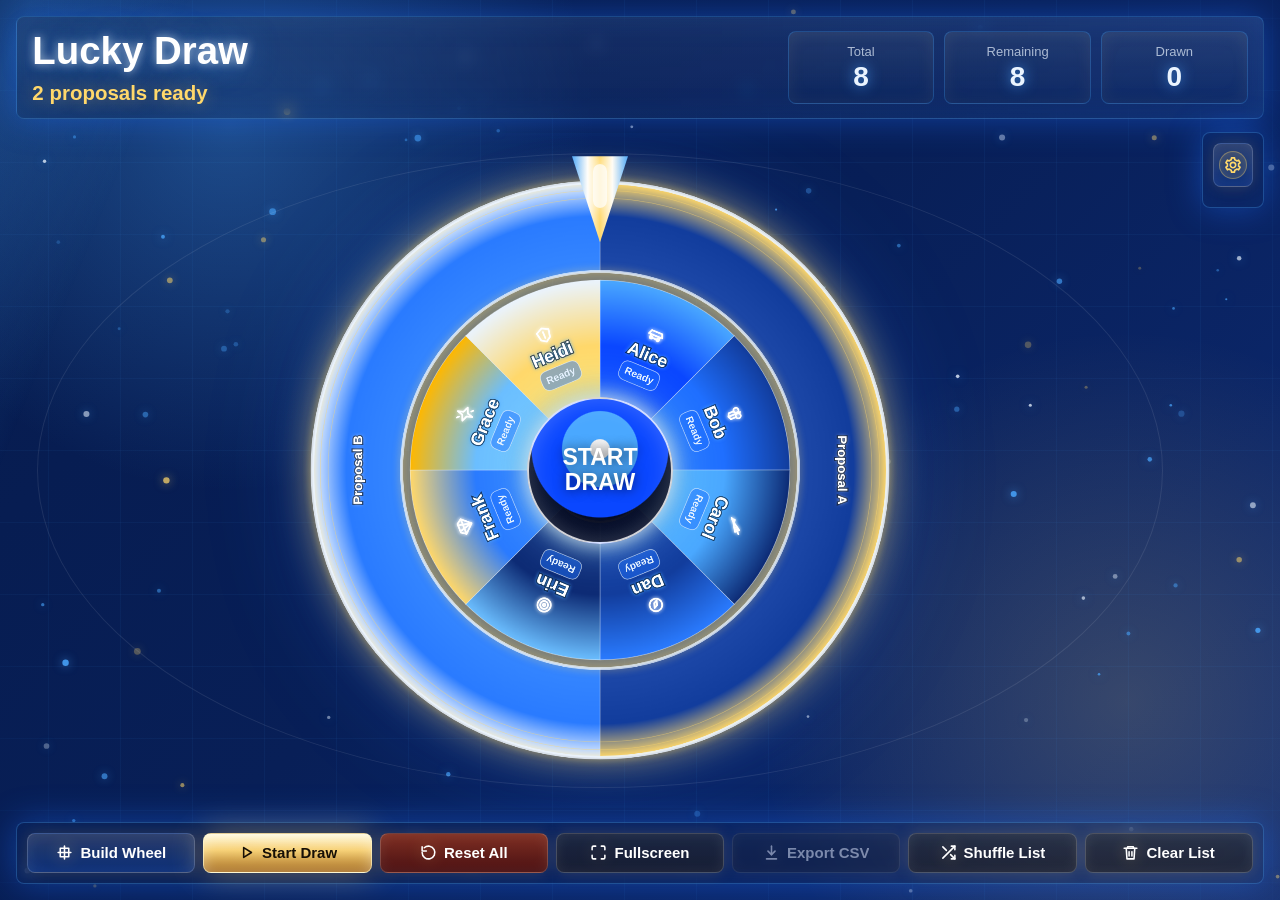
==== index.html @ 4c5f4861 "Add bilingual configurable UI" ====
<!DOCTYPE html>
<html lang="en">
<head>
  <meta charset="UTF-8" />
  <meta name="viewport" content="width=device-width, initial-scale=1.0" />
  <title>Lucky Draw</title>
  <meta name="description" content="Single-file HTML lucky-draw wheel for live presentations: dual-ring spinning, theme switching, voice announcement, confetti and side fireworks." />
  <style>
    :root {
      --bg-deep: #061b4d;
      --bg-mid: #081f57;
      --tech-blue: #1f6fff;
      --neon-blue: #4aa8ff;
      --white-glow: #eaf4ff;
      --gold: #ffd86b;
      --gold-strong: #ffb800;
      --danger: #ff477e;
      --muted: rgba(234, 244, 255, 0.7);
      --panel: rgba(6, 27, 77, 0.22);
      --panel-border: rgba(74, 168, 255, 0.34);
      --shadow-blue: 0 0 34px rgba(31, 111, 255, 0.42);
      --shadow-gold: 0 0 34px rgba(255, 216, 107, 0.4);
      --primary-rgb: 31, 111, 255;
      --neon-rgb: 74, 168, 255;
      --accent-rgb: 255, 216, 107;
      --panel-rgb: 6, 27, 77;
      --active-theme-image: none;
      font-family: "HarmonyOS Sans SC", "Source Han Sans SC", "PingFang SC", "Microsoft YaHei UI", "Microsoft YaHei", sans-serif;
    }

    * {
      box-sizing: border-box;
    }

    html,
    body {
      width: 100%;
      min-height: 100%;
      margin: 0;
      color: #fff;
      background: #061b4d;
      overflow-x: hidden;
    }

    body {
      min-height: 100vh;
      position: relative;
      background:
        radial-gradient(circle at 18% 14%, rgba(74, 168, 255, 0.34), transparent 28%),
        radial-gradient(circle at 88% 78%, rgba(255, 216, 107, 0.18), transparent 28%),
        linear-gradient(135deg, var(--bg-deep) 0%, var(--bg-mid) 48%, #0d2b75 100%);
    }

    body::before,
    body::after {
      content: "";
      position: fixed;
      inset: -30%;
      pointer-events: none;
      z-index: 0;
    }

    body::before {
      background:
        linear-gradient(112deg, transparent 0 42%, rgba(74, 168, 255, 0.2) 48%, transparent 54%),
        linear-gradient(72deg, transparent 0 36%, rgba(255, 216, 107, 0.1) 42%, transparent 48%);
      animation: lightSweep 8s linear infinite;
      transform: translateX(-36%);
    }

    body::after {
      background-image:
        linear-gradient(rgba(74, 168, 255, 0.08) 1px, transparent 1px),
        linear-gradient(90deg, rgba(74, 168, 255, 0.08) 1px, transparent 1px);
      background-size: 72px 72px;
      mask-image: radial-gradient(circle at center, #000 0 50%, transparent 75%);
      opacity: 0.7;
    }

    @keyframes lightSweep {
      0% { transform: translateX(-45%) rotate(0.001deg); }
      100% { transform: translateX(45%) rotate(0.001deg); }
    }

    .page {
      position: relative;
      z-index: 2;
      height: 100vh;
      height: 100dvh;
      padding: clamp(10px, 1.25vw, 22px);
      display: grid;
      grid-template-rows: auto 1fr auto;
      gap: clamp(8px, 1vw, 14px);
      overflow: hidden;
    }

    #themeBackground,
    #particleCanvas,
    #celebrationCanvas {
      position: fixed;
      inset: 0;
      width: 100%;
      height: 100%;
      pointer-events: none;
    }

    #themeBackground {
      z-index: 0;
      opacity: 0;
      background-image:
        radial-gradient(circle at 50% 44%, rgba(0, 0, 0, 0), rgba(0, 0, 0, 0.16) 78%),
        linear-gradient(90deg, rgba(var(--panel-rgb), 0.08), rgba(var(--panel-rgb), 0) 42%, rgba(var(--panel-rgb), 0.12)),
        var(--active-theme-image);
      background-position: center;
      background-size: cover;
      background-repeat: no-repeat;
      transition: opacity 0.35s ease;
    }

    body.theme-image-on #themeBackground {
      opacity: 0.96;
    }

    #particleCanvas {
      z-index: 1;
    }

    #celebrationCanvas {
      z-index: 8;
    }

    .topbar {
      display: grid;
      grid-template-columns: 1fr auto;
      gap: 18px;
      align-items: center;
      padding: clamp(10px, 1vw, 16px) clamp(14px, 1.2vw, 22px);
      border: 1px solid rgba(var(--neon-rgb), 0.28);
      border-radius: 8px;
      background:
        linear-gradient(90deg, rgba(var(--panel-rgb), 0.34), rgba(var(--primary-rgb), 0.1)),
        linear-gradient(180deg, rgba(234, 244, 255, 0.08), rgba(255, 248, 216, 0.02));
      box-shadow: var(--shadow-blue), inset 0 0 36px rgba(74, 168, 255, 0.09);
      backdrop-filter: blur(8px);
    }

    .title-wrap h1 {
      margin: 0;
      font-size: clamp(26px, 3vw, 48px);
      line-height: 1.08;
      font-weight: 900;
      letter-spacing: 0;
      text-shadow:
        0 0 10px rgba(234, 244, 255, 0.68),
        0 0 30px rgba(74, 168, 255, 0.62);
    }

    .title-wrap p {
      margin: 10px 0 0;
      color: var(--gold);
      font-size: clamp(15px, 1.6vw, 23px);
      font-weight: 700;
      text-shadow: 0 0 18px rgba(247, 210, 122, 0.48);
    }

    .status-grid {
      display: grid;
      grid-template-columns: repeat(3, minmax(92px, 1fr));
      gap: 10px;
      min-width: min(460px, 40vw);
    }

    .stat {
      padding: 12px 14px;
      border: 1px solid rgba(var(--neon-rgb), 0.28);
      border-radius: 8px;
      background:
        linear-gradient(180deg, rgba(234, 244, 255, 0.07), transparent),
        rgba(var(--panel-rgb), 0.22);
      text-align: center;
      box-shadow: inset 0 0 18px rgba(247, 210, 122, 0.08);
    }

    .stat span {
      display: block;
      color: var(--muted);
      font-size: 13px;
      white-space: nowrap;
    }

    .stat strong {
      display: block;
      margin-top: 4px;
      color: var(--white-glow);
      font-size: 28px;
      line-height: 1;
      text-shadow: 0 0 14px rgba(74, 168, 255, 0.78);
    }

    .main {
      min-height: 0;
      position: relative;
      display: grid;
      grid-template-columns: minmax(450px, 1fr) auto;
      gap: 18px;
      align-items: stretch;
    }

    .wheel-stage,
    .side-panel,
    .controls {
      border: 1px solid var(--panel-border);
      border-radius: 8px;
      background: rgba(var(--panel-rgb), 0.1);
      box-shadow: var(--shadow-blue), inset 0 0 42px rgba(74, 168, 255, 0.08);
      backdrop-filter: blur(8px);
    }

    .wheel-stage {
      order: 1;
      position: relative;
      min-height: 0;
      padding: clamp(6px, 1vw, 16px);
      display: grid;
      place-items: center;
      overflow: hidden;
      background: transparent;
      border-color: transparent;
      box-shadow: none;
      backdrop-filter: none;
    }

    .wheel-stage::before {
      content: "";
      position: absolute;
      inset: 20px;
      border: 1px solid rgba(255, 255, 255, 0.09);
      border-radius: 50%;
      pointer-events: none;
      filter: drop-shadow(0 0 18px rgba(247, 210, 122, 0.28));
      animation: haloPulse 2.5s ease-in-out infinite;
    }

    @keyframes haloPulse {
      0%, 100% { opacity: 0.46; transform: scale(0.985); }
      50% { opacity: 0.92; transform: scale(1.01); }
    }

    .wheel-wrap {
      position: relative;
      width: min(68vh, 100%, 800px);
      max-height: 100%;
      aspect-ratio: 1;
      display: grid;
      place-items: center;
    }

    #wheelCanvas {
      width: 100%;
      height: 100%;
      border-radius: 50%;
      filter:
        drop-shadow(0 0 18px rgba(var(--accent-rgb), 0.54))
        drop-shadow(0 0 46px rgba(var(--primary-rgb), 0.28));
    }

    .pointer {
      position: absolute;
      top: -8px;
      left: 50%;
      width: 56px;
      height: 86px;
      transform: translateX(-50%);
      clip-path: polygon(50% 100%, 0 0, 100% 0);
      background:
        linear-gradient(90deg, rgba(var(--neon-rgb), 0.95), rgba(255, 255, 255, 0.96) 28%, var(--gold) 50%, rgba(255, 255, 255, 0.92) 72%, rgba(var(--neon-rgb), 0.95)),
        var(--gold);
      filter: drop-shadow(0 0 14px rgba(var(--neon-rgb), 0.95)) drop-shadow(0 0 18px rgba(var(--accent-rgb), 0.65));
      z-index: 4;
    }

    .pointer::after {
      content: "";
      position: absolute;
      inset: 8px 21px 34px;
      border-radius: 999px;
      background: rgba(255, 255, 255, 0.78);
      box-shadow: 0 0 18px rgba(255, 255, 255, 0.9);
    }

    .hub {
      position: absolute;
      width: 24%;
      aspect-ratio: 1;
      border: 2px solid rgba(255, 255, 255, 0.82);
      border-radius: 50%;
      background:
        radial-gradient(circle at 50% 35%, rgba(255, 255, 255, 0.96) 0 8%, var(--neon-blue) 9% 32%, var(--tech-blue) 33% 58%, rgba(3, 10, 35, 0.96) 59% 100%);
      display: grid;
      place-items: center;
      text-align: center;
      font-weight: 900;
      color: #fff;
      text-shadow: 0 0 12px rgba(0, 0, 0, 0.7);
      box-shadow:
        0 0 18px rgba(255, 255, 255, 0.6),
        0 0 36px rgba(var(--neon-rgb), 0.78),
        0 0 24px rgba(var(--accent-rgb), 0.42),
        inset 0 0 24px rgba(255, 255, 255, 0.22);
      z-index: 3;
      user-select: none;
    }

    .hub span {
      width: 72%;
      display: block;
      font-size: clamp(13px, 1.8vw, 24px);
      line-height: 1.08;
      letter-spacing: 0;
    }

    .side-panel {
      order: 2;
      width: min(420px, 34vw);
      min-height: 0;
      display: grid;
      grid-template-rows: auto minmax(0, 1fr);
      gap: 10px;
      padding: 16px;
      overflow: hidden;
      transition: width 0.22s ease, padding 0.22s ease, background 0.22s ease, border-color 0.22s ease;
    }

    .side-panel.collapsed {
      width: 62px;
      padding: 10px;
      align-self: start;
    }

    .config-toggle {
      width: 44px;
      height: 44px;
      display: inline-flex;
      align-items: center;
      justify-content: center;
      padding: 0;
      letter-spacing: 0;
    }

    .side-panel.collapsed .config-toggle {
      width: 100%;
    }

    .config-toggle svg,
    .section-arrow svg {
      display: block;
      width: 18px;
      height: 18px;
      stroke: currentColor;
      stroke-width: 2.2;
      stroke-linecap: round;
      stroke-linejoin: round;
      fill: none;
    }

    .config-toggle-icon {
      width: 28px;
      height: 28px;
      display: grid;
      place-items: center;
      border: 1px solid rgba(var(--accent-rgb), 0.38);
      border-radius: 50%;
      color: var(--gold);
      background: rgba(var(--accent-rgb), 0.08);
      box-shadow: inset 0 0 10px rgba(var(--accent-rgb), 0.12);
    }

    .config-toggle .icon-close {
      display: none;
    }

    .side-panel:not(.collapsed) .config-toggle .icon-gear {
      display: none;
    }

    .side-panel:not(.collapsed) .config-toggle .icon-close {
      display: block;
    }

    .config-body {
      min-height: 0;
      display: block;
      overflow: auto;
      padding-right: 2px;
    }

    .side-panel.collapsed .config-body {
      display: none;
    }

    .config-section {
      border: 1px solid rgba(var(--accent-rgb), 0.22);
      border-radius: 8px;
      background: rgba(var(--panel-rgb), 0.24);
      overflow: hidden;
    }

    .config-section + .config-section {
      margin-top: 10px;
    }

    .section-toggle {
      width: 100%;
      min-height: 48px;
      display: grid;
      grid-template-columns: 1fr auto;
      gap: 10px;
      align-items: center;
      border: 0;
      border-radius: 0;
      text-align: left;
      background:
        linear-gradient(180deg, rgba(255, 255, 255, 0.08), rgba(var(--primary-rgb), 0.1)),
        rgba(var(--panel-rgb), 0.62);
      box-shadow: none;
    }

    .section-toggle:hover {
      transform: none;
    }

    .section-title {
      display: grid;
      gap: 3px;
      min-width: 0;
    }

    .section-title strong {
      font-size: 16px;
      color: #fff;
      text-shadow: 0 0 12px rgba(247, 210, 122, 0.48);
    }

    .section-title span {
      color: var(--muted);
      font-size: 12px;
      line-height: 1.3;
    }

    .section-arrow {
      width: 28px;
      height: 28px;
      display: grid;
      place-items: center;
      flex: 0 0 auto;
      border: 1px solid rgba(var(--accent-rgb), 0.28);
      border-radius: 50%;
      color: var(--gold);
      background: rgba(var(--accent-rgb), 0.06);
      transition: transform 0.18s ease, border-color 0.18s ease, background 0.18s ease;
    }

    .config-section.open > .section-toggle .section-arrow {
      transform: rotate(90deg);
      border-color: rgba(var(--accent-rgb), 0.66);
      background: rgba(var(--accent-rgb), 0.12);
    }

    .section-content {
      display: none;
      padding: 10px;
      border-top: 1px solid rgba(var(--accent-rgb), 0.16);
      background: rgba(0, 0, 0, 0.14);
    }

    .config-section.open .section-content {
      display: block;
    }

    .panel-head {
      display: flex;
      align-items: center;
      justify-content: space-between;
      gap: 12px;
      color: #fff;
    }

    .panel-head h2 {
      margin: 0;
      font-size: 20px;
      text-shadow: 0 0 12px rgba(247, 210, 122, 0.62);
    }

    .mini-note {
      color: var(--muted);
      font-size: 12px;
      white-space: nowrap;
    }

    input[type="text"],
    select,
    textarea {
      width: 100%;
      border: 1px solid rgba(247, 210, 122, 0.32);
      border-radius: 8px;
      padding: 12px;
      color: #fff8df;
      background: rgba(6, 5, 4, 0.78);
      outline: none;
      line-height: 1.55;
      font-size: 15px;
      box-shadow: inset 0 0 18px rgba(247, 210, 122, 0.08);
    }

    input[type="text"] {
      min-height: 44px;
    }

    select {
      min-height: 44px;
      appearance: none;
      background-image:
        linear-gradient(45deg, transparent 50%, var(--gold) 50%),
        linear-gradient(135deg, var(--gold) 50%, transparent 50%),
        linear-gradient(180deg, rgba(255, 248, 216, 0.04), rgba(255, 248, 216, 0.01));
      background-position:
        calc(100% - 18px) 18px,
        calc(100% - 12px) 18px,
        0 0;
      background-size: 6px 6px, 6px 6px, 100% 100%;
      background-repeat: no-repeat;
    }

    textarea {
      min-height: 170px;
      resize: vertical;
    }

    input[type="text"]:focus,
    select:focus,
    textarea:focus {
      border-color: var(--neon-blue);
      box-shadow: 0 0 0 2px rgba(247, 210, 122, 0.18), inset 0 0 18px rgba(247, 210, 122, 0.12);
    }

    .theme-controls {
      display: grid;
      gap: 8px;
    }

    .theme-grid {
      max-height: 270px;
      overflow: auto;
      display: grid;
      grid-template-columns: repeat(2, minmax(0, 1fr));
      gap: 8px;
      padding-right: 2px;
    }

    .theme-card {
      min-height: 104px;
      padding: 0;
      overflow: hidden;
      display: grid;
      grid-template-rows: 76px auto;
      border: 1px solid rgba(247, 210, 122, 0.28);
      background: rgba(6, 5, 4, 0.72);
      white-space: normal;
      text-align: left;
    }

    .theme-card.active {
      border-color: rgba(255, 248, 216, 0.9);
      box-shadow: 0 0 22px rgba(247, 210, 122, 0.46), inset 0 0 14px rgba(255, 248, 216, 0.14);
    }

    .theme-thumb {
      width: 100%;
      height: 100%;
      background:
        radial-gradient(circle at 50% 40%, rgba(247, 210, 122, 0.28), transparent 45%),
        linear-gradient(135deg, #050403, #31200d);
      background-position: center;
      background-size: cover;
    }

    .theme-name {
      display: block;
      padding: 8px;
      color: #fff8df;
      font-size: 12px;
      font-weight: 800;
      line-height: 1.25;
    }

    .theme-actions {
      display: grid;
      grid-template-columns: 1fr;
      gap: 8px;
    }

    .theme-actions button {
      min-height: 38px;
      padding: 8px 10px;
      font-size: 13px;
    }

    .theme-file {
      display: none;
    }

    .list-box {
      min-height: 0;
      overflow: auto;
      border: 1px solid rgba(247, 210, 122, 0.22);
      border-radius: 8px;
      background: rgba(6, 5, 4, 0.58);
      padding: 10px 12px;
    }

    .drawn-list,
    .history-list {
      margin: 0;
      padding-left: 24px;
      color: #fff8df;
      line-height: 1.7;
      font-size: 14px;
    }

    .empty {
      color: var(--muted);
      font-size: 14px;
      padding: 8px 2px;
    }

    .file-row {
      display: grid;
      grid-template-columns: 1fr;
      gap: 8px;
      align-items: center;
    }

    .file-row input[type="file"] {
      color: var(--muted);
      font-size: 13px;
      max-width: 100%;
    }

    .message {
      min-height: 18px;
      color: var(--gold);
      font-size: 13px;
      line-height: 1.4;
    }

    .controls {
      padding: clamp(8px, 0.8vw, 12px);
      display: grid;
      grid-template-columns: repeat(7, minmax(110px, 1fr));
      gap: 8px;
      align-items: center;
    }

    button,
    .file-label {
      min-height: 40px;
      border: 1px solid rgba(255, 255, 255, 0.2);
      border-radius: 8px;
      padding: 10px 12px;
      cursor: pointer;
      color: #fff;
      background:
        linear-gradient(180deg, rgba(255, 255, 255, 0.14), rgba(var(--primary-rgb), 0.22)),
        rgba(var(--panel-rgb), 0.5);
      font-size: 15px;
      font-weight: 800;
      white-space: nowrap;
      text-align: center;
      box-shadow: 0 0 16px rgba(var(--accent-rgb), 0.16), inset 0 0 14px rgba(255, 255, 255, 0.08);
      transition: transform 0.15s ease, box-shadow 0.15s ease, opacity 0.15s ease, border-color 0.15s ease;
    }

    button:hover,
    .file-label:hover {
      transform: translateY(-1px);
      border-color: rgba(var(--accent-rgb), 0.78);
      box-shadow: 0 0 24px rgba(var(--accent-rgb), 0.36), inset 0 0 14px rgba(255, 255, 255, 0.1);
    }

    button:active,
    .file-label:active {
      transform: translateY(1px) scale(0.99);
    }

    button:disabled {
      cursor: not-allowed;
      opacity: 0.46;
      transform: none;
    }

    .controls button {
      display: inline-flex;
      align-items: center;
      justify-content: center;
      gap: 7px;
    }

    .btn-icon {
      width: 17px;
      height: 17px;
      flex: 0 0 auto;
      color: currentColor;
      filter: drop-shadow(0 0 8px rgba(var(--accent-rgb), 0.35));
    }

    .btn-icon svg {
      display: block;
      width: 100%;
      height: 100%;
      stroke: currentColor;
      stroke-width: 2.2;
      stroke-linecap: round;
      stroke-linejoin: round;
      fill: none;
    }

    .btn-label {
      min-width: 0;
      overflow: hidden;
      text-overflow: ellipsis;
    }

    button.hub {
      min-height: 0;
      padding: 0;
      border-radius: 50%;
      border: 2px solid rgba(255, 255, 255, 0.82);
      background:
        radial-gradient(circle at 50% 35%, rgba(255, 255, 255, 0.96) 0 8%, #4aa8ff 9% 32%, #0a47ff 33% 58%, rgba(3, 10, 35, 0.96) 59% 100%);
      box-shadow:
        0 0 18px rgba(255, 255, 255, 0.6),
        0 0 36px rgba(74, 168, 255, 0.78),
        0 0 24px rgba(255, 216, 107, 0.42),
        inset 0 0 24px rgba(255, 255, 255, 0.22);
    }

    button.hub:hover {
      transform: none;
      border-color: rgba(255, 216, 107, 0.9);
      box-shadow:
        0 0 26px rgba(255, 255, 255, 0.7),
        0 0 52px rgba(74, 168, 255, 0.86),
        0 0 34px rgba(255, 216, 107, 0.54),
        inset 0 0 28px rgba(255, 255, 255, 0.24);
    }

    button.hub:disabled {
      opacity: 1;
      cursor: not-allowed;
    }

    .primary {
      background:
        linear-gradient(180deg, rgba(255, 250, 224, 0.98), rgba(247, 210, 122, 0.95) 42%, rgba(159, 99, 21, 0.95)),
        var(--gold);
      color: #160f06;
      border-color: rgba(255, 248, 206, 0.7);
      box-shadow: var(--shadow-gold), inset 0 0 14px rgba(255, 255, 255, 0.34);
    }

    .danger {
      background:
        linear-gradient(180deg, rgba(139, 52, 36, 0.88), rgba(80, 18, 18, 0.86)),
        rgba(48, 9, 9, 0.86);
    }

    .ghost {
      background:
        linear-gradient(180deg, rgba(255, 248, 216, 0.08), rgba(120, 80, 22, 0.12)),
        rgba(8, 7, 5, 0.46);
    }

    .winner-modal {
      position: fixed;
      inset: 0;
      z-index: 9;
      display: none;
      place-items: center;
      padding: 24px;
      background: rgba(0, 0, 0, 0.54);
      backdrop-filter: blur(6px);
    }

    .winner-modal.show {
      display: grid;
    }

    .winner-card {
      position: relative;
      width: min(760px, 92vw);
      padding: clamp(30px, 4vw, 54px) clamp(24px, 4vw, 52px);
      border: 1px solid rgba(var(--accent-rgb), 0.7);
      border-radius: 8px;
      text-align: center;
      background:
        linear-gradient(90deg, transparent, rgba(255, 255, 255, 0.18), transparent) top / 100% 1px no-repeat,
        radial-gradient(circle at 50% 0%, rgba(var(--accent-rgb), 0.26), transparent 40%),
        radial-gradient(circle at 50% 100%, rgba(var(--neon-rgb), 0.22), transparent 48%),
        linear-gradient(135deg, rgba(var(--panel-rgb), 0.94), rgba(2, 8, 28, 0.98));
      box-shadow:
        0 0 42px rgba(var(--accent-rgb), 0.5),
        0 0 78px rgba(var(--primary-rgb), 0.34),
        inset 0 0 36px rgba(255, 255, 255, 0.08);
      animation: winnerPop 0.7s cubic-bezier(0.2, 1.2, 0.22, 1) both;
      overflow: hidden;
    }

    .winner-card::before,
    .winner-card::after {
      content: "";
      position: absolute;
      left: 50%;
      transform: translateX(-50%);
      width: min(560px, 72%);
      height: 1px;
      background: linear-gradient(90deg, transparent, rgba(var(--accent-rgb), 0.72), rgba(255, 255, 255, 0.84), rgba(var(--accent-rgb), 0.72), transparent);
      pointer-events: none;
    }

    .winner-card::before {
      top: 18px;
    }

    .winner-card::after {
      bottom: 18px;
    }

    @keyframes winnerPop {
      from { opacity: 0; transform: translateY(26px) scale(0.82); }
      to { opacity: 1; transform: translateY(0) scale(1); }
    }

    .winner-kicker {
      display: inline-flex;
      align-items: center;
      justify-content: center;
      min-height: 30px;
      padding: 5px 18px;
      border: 1px solid rgba(var(--accent-rgb), 0.42);
      border-radius: 999px;
      color: var(--white-glow);
      background: rgba(var(--primary-rgb), 0.18);
      font-size: clamp(13px, 1.4vw, 16px);
      font-weight: 900;
      letter-spacing: 0;
      box-shadow: inset 0 0 16px rgba(255, 255, 255, 0.08), 0 0 20px rgba(var(--accent-rgb), 0.2);
    }

    .winner-medal {
      width: clamp(76px, 8vw, 108px);
      height: clamp(76px, 8vw, 108px);
      margin: clamp(18px, 2.2vw, 28px) auto 12px;
      display: grid;
      place-items: center;
      border: 1px solid rgba(var(--accent-rgb), 0.78);
      border-radius: 50%;
      color: #181004;
      font-size: clamp(36px, 5vw, 58px);
      background:
        radial-gradient(circle at 38% 30%, rgba(255, 255, 255, 0.96), transparent 18%),
        radial-gradient(circle, var(--gold), var(--gold-strong) 64%, rgba(var(--panel-rgb), 0.9) 66%);
      box-shadow:
        0 0 30px rgba(var(--accent-rgb), 0.58),
        0 0 52px rgba(var(--neon-rgb), 0.28),
        inset 0 0 18px rgba(255, 255, 255, 0.36);
      animation: medalGlow 1.3s ease-in-out infinite alternate;
    }

    @keyframes medalGlow {
      from { transform: translateY(0) scale(1); filter: brightness(1); }
      to { transform: translateY(-4px) scale(1.035); filter: brightness(1.12); }
    }

    .winner-card h2 {
      margin: 10px 0 12px;
      color: #fff;
      font-size: clamp(30px, 4.2vw, 54px);
      line-height: 1.08;
      font-weight: 900;
      text-shadow: 0 0 22px rgba(255, 255, 255, 0.74), 0 0 34px rgba(var(--neon-rgb), 0.4);
    }

    .winner-name {
      margin: 10px 0;
      color: var(--gold);
      font-size: clamp(56px, 8.6vw, 112px);
      font-weight: 900;
      line-height: 1.02;
      word-break: break-word;
      text-shadow: 0 0 28px rgba(var(--accent-rgb), 0.84), 0 0 52px rgba(var(--accent-rgb), 0.28);
    }

    .winner-scheme {
      width: fit-content;
      max-width: 100%;
      margin: 16px auto 0;
      padding: 9px 18px;
      border: 1px solid rgba(var(--neon-rgb), 0.34);
      border-radius: 999px;
      color: var(--white-glow);
      background: rgba(var(--primary-rgb), 0.16);
      font-size: clamp(16px, 2.1vw, 24px);
      font-weight: 900;
      line-height: 1.25;
      text-shadow: 0 0 16px rgba(var(--neon-rgb), 0.52);
      word-break: break-word;
    }

    .winner-card p {
      margin: 16px 0 0;
      color: rgba(255, 255, 255, 0.9);
      font-size: clamp(18px, 2.2vw, 28px);
      font-weight: 800;
    }

    .winner-actions {
      display: flex;
      justify-content: center;
      gap: 12px;
      margin-top: 24px;
      flex-wrap: wrap;
    }

    .spark {
      animation: spark 0.7s ease-in-out infinite alternate;
    }

    @keyframes spark {
      from { filter: brightness(1); }
      to { filter: brightness(1.35) drop-shadow(0 0 16px rgba(247, 210, 122, 0.8)); }
    }

    .screen-reader {
      position: absolute;
      width: 1px;
      height: 1px;
      padding: 0;
      margin: -1px;
      overflow: hidden;
      clip: rect(0, 0, 0, 0);
      border: 0;
    }

    @media (max-width: 1180px) {
      .topbar {
        grid-template-columns: 1fr;
        gap: 8px;
      }

      .status-grid {
        min-width: 0;
        width: 100%;
      }

      .main {
        grid-template-columns: 1fr;
      }

      .side-panel {
        width: min(420px, 100%);
      }

      .controls {
        grid-template-columns: repeat(4, minmax(92px, 1fr));
      }
    }

    @media (max-width: 1400px) {
      .side-panel:not(.collapsed) {
        position: absolute;
        top: 0;
        right: 0;
        bottom: 0;
        width: 420px;
        max-width: calc(100vw - 24px);
        min-width: 420px;
        max-height: 100%;
        z-index: 6;
      }
    }

    @media (max-width: 720px) {
      .page {
        padding: 8px;
        gap: 7px;
      }

      .topbar {
        padding: 9px 10px;
      }

      .title-wrap h1 {
        font-size: clamp(20px, 6vw, 30px);
      }

      .title-wrap p {
        margin-top: 4px;
        font-size: clamp(13px, 4vw, 18px);
      }

      .status-grid {
        grid-template-columns: repeat(3, minmax(0, 1fr));
        gap: 6px;
      }

      .stat {
        padding: 6px 4px;
      }

      .stat span {
        font-size: 11px;
      }

      .stat strong {
        font-size: 21px;
      }

      .controls {
        grid-template-columns: repeat(4, minmax(0, 1fr));
        gap: 6px;
      }

      .main {
        gap: 6px;
      }

      .wheel-stage {
        min-height: 0;
        padding: 2px;
      }

      .wheel-wrap {
        width: min(88vw, 46vh, 520px);
      }

      .pointer {
        width: 42px;
        height: 64px;
        top: -4px;
      }

      .pointer::after {
        inset: 7px 16px 26px;
      }

      button,
      .file-label {
        min-height: 34px;
        padding: 7px 6px;
        font-size: 12px;
      }

      .side-panel.collapsed {
        width: 54px;
        padding: 7px;
        position: absolute;
        right: 2px;
        bottom: 2px;
        z-index: 5;
      }

      .side-panel:not(.collapsed) {
        width: calc(100vw - 16px);
        max-width: calc(100vw - 16px);
        min-width: 0;
      }

      .side-panel.collapsed .config-toggle {
        width: 40px;
        height: 40px;
      }
    }
  </style>
</head>
<body>
  <div id="themeBackground" aria-hidden="true"></div>
  <canvas id="particleCanvas" aria-hidden="true"></canvas>
  <canvas id="celebrationCanvas" aria-hidden="true"></canvas>

  <main class="page">
    <header class="topbar">
      <div class="title-wrap">
        <h1 id="activityTitleText">Lucky Draw</h1>
        <p id="subtitleText">Proposal A</p>
      </div>
      <section class="status-grid" aria-label="Draw status">
        <div class="stat">
          <span>Total</span>
          <strong id="totalCount">0</strong>
        </div>
        <div class="stat">
          <span>Remaining</span>
          <strong id="remainingCount">0</strong>
        </div>
        <div class="stat">
          <span>Drawn</span>
          <strong id="drawnCount">0</strong>
        </div>
      </section>
    </header>

    <section class="main">
      <section class="wheel-stage" aria-label="Lucky wheel">
        <div class="wheel-wrap">
          <div class="pointer" aria-hidden="true"></div>
          <canvas id="wheelCanvas" width="1400" height="1400"></canvas>
          <button class="hub" id="hubButton" type="button" aria-label="Start draw"><span id="hubText">START<br>DRAW</span></button>
        </div>
      </section>

      <aside class="side-panel collapsed" id="sidePanel">
        <button id="configToggleBtn" class="config-toggle" type="button" aria-expanded="false" aria-label="Open settings panel">
          <span class="config-toggle-icon" aria-hidden="true">
            <svg class="icon-gear" viewBox="0 0 24 24">
              <path d="M12 8.4a3.6 3.6 0 1 0 0 7.2 3.6 3.6 0 0 0 0-7.2Z"></path>
              <path d="M19.4 13.5a7.8 7.8 0 0 0 0-3l2-1.5-2-3.4-2.4 1a8.4 8.4 0 0 0-2.6-1.5L14 2.5h-4l-.4 2.6A8.4 8.4 0 0 0 7 6.6l-2.4-1-2 3.4 2 1.5a7.8 7.8 0 0 0 0 3l-2 1.5 2 3.4 2.4-1a8.4 8.4 0 0 0 2.6 1.5l.4 2.6h4l.4-2.6a8.4 8.4 0 0 0 2.6-1.5l2.4 1 2-3.4-2-1.5Z"></path>
            </svg>
            <svg class="icon-close" viewBox="0 0 24 24">
              <path d="M18 6 6 18"></path>
              <path d="m6 6 12 12"></path>
            </svg>
          </span>
        </button>
        <div class="config-body">
          <section class="config-section" data-config-section="language">
            <button class="section-toggle" type="button" aria-expanded="false">
              <span class="section-title">
                <strong>Language</strong>
                <span>Switch interface language</span>
              </span>
              <span class="section-arrow" aria-hidden="true"><svg viewBox="0 0 24 24"><path d="m9 6 6 6-6 6"></path></svg></span>
            </button>
            <div class="section-content">
              <select id="languageSelect" class="language-select" aria-label="Interface language"></select>
            </div>
          </section>

          <section class="config-section" data-config-section="activity">
            <button class="section-toggle" type="button" aria-expanded="false">
              <span class="section-title">
                <strong>Event</strong>
                <span>Set the main page title</span>
              </span>
              <span class="section-arrow" aria-hidden="true"><svg viewBox="0 0 24 24"><path d="m9 6 6 6-6 6"></path></svg></span>
            </button>
            <div class="section-content">
              <input id="activityTitleInput" type="text" value="Lucky Draw" />
            </div>
          </section>

          <section class="config-section" data-config-section="theme">
            <button class="section-toggle" type="button" aria-expanded="false">
              <span class="section-title">
                <strong>Theme</strong>
                <span>Click a thumbnail to switch theme</span>
              </span>
              <span class="section-arrow" aria-hidden="true"><svg viewBox="0 0 24 24"><path d="m9 6 6 6-6 6"></path></svg></span>
            </button>
            <div class="section-content">
              <div class="theme-controls">
                <div class="theme-grid" id="themeGrid" aria-label="Theme background"></div>
                <div class="theme-actions">
                  <button id="themeClearBtn" class="ghost" type="button">Reset Theme</button>
                </div>
              </div>
            </div>
          </section>

          <section class="config-section" data-config-section="schemes">
            <button class="section-toggle" type="button" aria-expanded="false">
              <span class="section-title">
                <strong>Proposals</strong>
                <span>One per line. Outer ring hides if only 1.</span>
              </span>
              <span class="section-arrow" aria-hidden="true"><svg viewBox="0 0 24 24"><path d="m9 6 6 6-6 6"></path></svg></span>
            </button>
            <div class="section-content">
              <textarea id="schemeInput" spellcheck="false">Proposal A
Proposal B</textarea>
            </div>
          </section>

          <section class="config-section" data-config-section="names">
            <button class="section-toggle" type="button" aria-expanded="false">
              <span class="section-title">
                <strong>Candidates</strong>
                <span>One per line. 5-200 entries.</span>
              </span>
              <span class="section-arrow" aria-hidden="true"><svg viewBox="0 0 24 24"><path d="m9 6 6 6-6 6"></path></svg></span>
            </button>
            <div class="section-content">
              <textarea id="nameInput" spellcheck="false">Alice
Bob
Carol
Dan
Erin
Frank
Grace
Heidi</textarea>
            </div>
          </section>

          <section class="config-section" data-config-section="drawn">
            <button class="section-toggle" type="button" aria-expanded="false">
              <span class="section-title">
                <strong>Drawn</strong>
                <span id="drawnMini">Waiting</span>
              </span>
              <span class="section-arrow" aria-hidden="true"><svg viewBox="0 0 24 24"><path d="m9 6 6 6-6 6"></path></svg></span>
            </button>
            <div class="section-content">
              <div class="list-box">
                <ol class="drawn-list" id="drawnList"></ol>
                <div class="empty" id="drawnEmpty">No winners yet</div>
              </div>
            </div>
          </section>

          <section class="config-section" data-config-section="history">
            <button class="section-toggle" type="button" aria-expanded="false">
              <span class="section-title">
                <strong>History</strong>
                <span>Live log</span>
              </span>
              <span class="section-arrow" aria-hidden="true"><svg viewBox="0 0 24 24"><path d="m9 6 6 6-6 6"></path></svg></span>
            </button>
            <div class="section-content">
              <div class="list-box">
                <ol class="history-list" id="historyList"></ol>
                <div class="empty" id="historyEmpty">No history yet</div>
              </div>
            </div>
          </section>

          <section class="config-section" data-config-section="tools">
            <button class="section-toggle" type="button" aria-expanded="false">
              <span class="section-title">
                <strong>Import &amp; Tips</strong>
                <span>Keyboard shortcuts and candidate file import</span>
              </span>
              <span class="section-arrow" aria-hidden="true"><svg viewBox="0 0 24 24"><path d="m9 6 6 6-6 6"></path></svg></span>
            </button>
            <div class="section-content">
              <div class="file-row">
                <input id="fileInput" type="file" accept=".txt,.csv,.xlsx,.xls" />
                <div class="message" id="message">Shortcuts: Space to draw, R to reset.</div>
              </div>
            </div>
          </section>
        </div>
      </aside>
    </section>

    <section class="controls" aria-label="Controls">
      <button id="generateBtn">Build Wheel</button>
      <button id="startBtn" class="primary">Start Draw</button>
      <button id="resetBtn" class="danger">Reset All</button>
      <button id="fullscreenBtn" class="ghost">Fullscreen</button>
      <button id="exportBtn" class="ghost">Export CSV</button>
      <button id="shuffleBtn" class="ghost">Shuffle List</button>
      <button id="clearBtn" class="ghost">Clear List</button>
    </section>
  </main>

  <section class="winner-modal" id="winnerModal" role="dialog" aria-modal="true" aria-labelledby="winnerTitle">
    <div class="winner-card">
      <div class="winner-kicker" id="winnerKicker">Winner</div>
      <div class="winner-medal" aria-hidden="true">&#127942;</div>
      <h2 id="winnerTitle">And the Winner Is</h2>
      <div class="winner-name" id="winnerName">-</div>
      <div class="winner-scheme" id="winnerScheme">Presenting: Proposal A</div>
      <p id="winnerMessage">It's your turn to present!</p>
      <div class="winner-actions">
        <button id="closeWinnerBtn" class="primary">Continue</button>
      </div>
    </div>
  </section>

  <div class="screen-reader" aria-live="polite" id="liveRegion"></div>

  <script src="config/default-config.js"></script>
  <script src="config/local-config.js" onerror="this.remove()"></script>
  <script>
    "use strict";

    /*
      Single-file lucky-draw wheel:
      - Canvas rendering for the wheel, background particles and celebration confetti
      - Web Audio synthesis for the start, ticking and win sounds, with silent fallback
      - Runs fully offline, no server or third-party libraries
    */

    const $ = (id) => document.getElementById(id);

    const els = {
      wheelCanvas: $("wheelCanvas"),
      sidePanel: $("sidePanel"),
      configToggleBtn: $("configToggleBtn"),
      themeBackground: $("themeBackground"),
      themeGrid: $("themeGrid"),
      themeClearBtn: $("themeClearBtn"),
      languageSelect: $("languageSelect"),
      hubButton: $("hubButton"),
      hubText: $("hubText"),
      particleCanvas: $("particleCanvas"),
      celebrationCanvas: $("celebrationCanvas"),
      activityTitleText: $("activityTitleText"),
      activityTitleInput: $("activityTitleInput"),
      subtitleText: $("subtitleText"),
      schemeInput: $("schemeInput"),
      nameInput: $("nameInput"),
      generateBtn: $("generateBtn"),
      startBtn: $("startBtn"),
      resetBtn: $("resetBtn"),
      fullscreenBtn: $("fullscreenBtn"),
      exportBtn: $("exportBtn"),
      shuffleBtn: $("shuffleBtn"),
      clearBtn: $("clearBtn"),
      fileInput: $("fileInput"),
      message: $("message"),
      totalCount: $("totalCount"),
      remainingCount: $("remainingCount"),
      drawnCount: $("drawnCount"),
      drawnList: $("drawnList"),
      drawnEmpty: $("drawnEmpty"),
      drawnMini: $("drawnMini"),
      historyList: $("historyList"),
      historyEmpty: $("historyEmpty"),
      winnerModal: $("winnerModal"),
      winnerKicker: $("winnerKicker"),
      winnerTitle: $("winnerTitle"),
      winnerName: $("winnerName"),
      winnerScheme: $("winnerScheme"),
      winnerMessage: $("winnerMessage"),
      closeWinnerBtn: $("closeWinnerBtn"),
      liveRegion: $("liveRegion")
    };

    const wheelCtx = els.wheelCanvas.getContext("2d");
    const particleCtx = els.particleCanvas.getContext("2d");
    const celebrationCtx = els.celebrationCanvas.getContext("2d");

    const state = {
      names: [],
      schemes: [],
      drawn: new Set(),
      history: [],
      nameRotation: 0,
      schemeRotation: 0,
      isSpinning: false,
      spinFrame: 0,
      spinTimeout: 0,
      currentWinner: null,
      currentScheme: null,
      selectedNameIndex: -1,
      selectedSchemeIndex: -1,
      audio: null,
      fallbackAudioCache: {},
      spinSoundStop: null,
      particleFrame: 0,
      backgroundParticles: [],
      confetti: [],
      bursts: [],
      fireworks: []
    };

    let palette = [
      "#0A47FF", "#1F6FFF", "#4AA8FF", "#123D9D", "#0D2B75",
      "#2A7BFF", "#6BBEFF", "#FFD86B", "#FFB800", "#EAF4FF"
    ];

    let activeSkin = {
      bgDeep: "#061B4D",
      bgMid: "#081F57",
      primary: "#1F6FFF",
      neon: "#4AA8FF",
      white: "#EAF4FF",
      accent: "#FFD86B",
      accentStrong: "#FFB800",
      danger: "#FF477E",
      panelRgb: "6, 27, 77",
      primaryRgb: "31, 111, 255",
      neonRgb: "74, 168, 255",
      accentRgb: "255, 216, 107",
      palette: ["#0A47FF", "#1F6FFF", "#4AA8FF", "#123D9D", "#0D2B75", "#2A7BFF", "#6BBEFF", "#FFD86B", "#FFB800", "#EAF4FF"]
    };

    const segmentIconTypes = ["car", "brain", "rocket", "compass", "target", "gem", "sparkles", "shield", "trophy", "chart"];

    const blueSkin = activeSkin;
    const themeCatalog = [
      { id: "default", name: "Default Stage", url: null, skin: blueSkin },
      {
        id: "black-gold-pk-stage",
        name: "Black Gold Stage",
        url: "assets/themes/black-gold-pk-stage.png",
        skin: {
          bgDeep: "#030303", bgMid: "#14100A", primary: "#B77A20", neon: "#F7D27A", white: "#FFF8DF",
          accent: "#F7D27A", accentStrong: "#B77A20", danger: "#8F1F2C",
          panelRgb: "8, 7, 5", primaryRgb: "183, 122, 32", neonRgb: "247, 210, 122", accentRgb: "247, 210, 122",
          palette: ["#F7D27A", "#16110A", "#B77A20", "#FFF2B8", "#3A2811", "#D6A743", "#080705", "#C89135", "#F3C96A", "#21170B"]
        }
      },
      {
        id: "smart-parking-pk-arena",
        name: "Smart Arena",
        url: "assets/themes/smart-parking-pk-arena.png",
        skin: {
          bgDeep: "#041A28", bgMid: "#063A55", primary: "#00B8FF", neon: "#38F2D5", white: "#E9FFFB",
          accent: "#FFD86B", accentStrong: "#FFB800", danger: "#FF4D7D",
          panelRgb: "4, 26, 40", primaryRgb: "0, 184, 255", neonRgb: "56, 242, 213", accentRgb: "255, 216, 107",
          palette: ["#00B8FF", "#38F2D5", "#0A6CFF", "#063A55", "#0BD3A3", "#76FFF0", "#FFD86B", "#0E829A", "#E9FFFB", "#0B4F73"]
        }
      },
      {
        id: "gold-presentation-duel",
        name: "Golden Duel",
        url: "assets/themes/gold-presentation-duel.png",
        skin: {
          bgDeep: "#120B03", bgMid: "#2B1805", primary: "#D58B1F", neon: "#FFE08A", white: "#FFF9E6",
          accent: "#FFD86B", accentStrong: "#FFB800", danger: "#C83D2F",
          panelRgb: "26, 14, 4", primaryRgb: "213, 139, 31", neonRgb: "255, 224, 138", accentRgb: "255, 216, 107",
          palette: ["#FFD86B", "#FFB800", "#8A5314", "#FFF2B5", "#2B1805", "#D58B1F", "#6C3E0D", "#FFE08A", "#B87318", "#FFF9E6"]
        }
      },
      {
        id: "blue-tech-pk-stage",
        name: "Blue Tech Stage",
        url: "assets/themes/blue-tech-pk-stage.png",
        skin: blueSkin
      },
      {
        id: "mecha-pk-battle",
        name: "Mecha Battle",
        url: "assets/themes/mecha-pk-battle.png",
        skin: {
          bgDeep: "#090B14", bgMid: "#18213A", primary: "#2E6BFF", neon: "#00E5FF", white: "#F0F7FF",
          accent: "#FF4D5E", accentStrong: "#FFB800", danger: "#FF2D55",
          panelRgb: "9, 11, 20", primaryRgb: "46, 107, 255", neonRgb: "0, 229, 255", accentRgb: "255, 77, 94",
          palette: ["#2E6BFF", "#00E5FF", "#18213A", "#FF4D5E", "#F0F7FF", "#5C7CFA", "#111827", "#FFB800", "#0EA5E9", "#334155"]
        }
      }
    ];

    const themeMap = Object.fromEntries(themeCatalog.map((theme) => [theme.id, theme]));
    const canvasFontFamily = '"HarmonyOS Sans SC", "Source Han Sans SC", "PingFang SC", "Microsoft YaHei UI", "Microsoft YaHei", sans-serif';

    const defaultUiText = {
      pageTitleSuffix: "Lucky Draw Wheel",
      statsTotal: "Total",
      statsRemaining: "Remaining",
      statsDrawn: "Drawn",
      wheelAriaLabel: "Lucky wheel",
      hubStart: "START\nDRAW",
      hubDrawing: "Drawing...",
      statusReady: "Ready",
      statusSelected: "Selected",
      statusCompleted: "Done",
      configOpen: "Settings",
      configClose: "Close",
      configOpenAria: "Open settings panel",
      configCloseAria: "Close settings panel",
      languageSectionTitle: "Language",
      languageSectionHint: "Switch interface language",
      activitySectionTitle: "Event",
      activitySectionHint: "Set the main page title",
      themeSectionTitle: "Theme",
      themeSectionHint: "Click a thumbnail to switch theme",
      themeReset: "Reset Theme",
      schemeSectionTitle: "Proposals",
      schemeSectionHint: "One per line. Outer ring hides if only 1.",
      namesSectionTitle: "Candidates",
      namesSectionHint: "One per line. 5-200 entries.",
      drawnSectionTitle: "Drawn",
      drawnWaiting: "Waiting",
      drawnCompletedPrefix: "",
      drawnCompletedSuffix: "drawn",
      drawnEmpty: "No winners yet",
      historySectionTitle: "History",
      historySectionHint: "Live log",
      historyEmpty: "No history yet",
      toolsSectionTitle: "Import & Tips",
      toolsSectionHint: "Keyboard shortcuts and candidate file import",
      shortcutHint: "Shortcuts: Space to draw, R to reset.",
      generateButton: "Build Wheel",
      startButton: "Start Draw",
      resetButton: "Reset All",
      fullscreenButton: "Fullscreen",
      exitFullscreenButton: "Exit Fullscreen",
      exportButton: "Export CSV",
      shuffleButton: "Shuffle List",
      clearButton: "Clear List",
      winnerKicker: "Winner",
      winnerTitle: "And the Winner Is",
      winnerPlaceholder: "—",
      winnerSchemePrefix: "Presenting: ",
      winnerMessage: "It's your turn to present!",
      winnerContinueButton: "Continue",
      speechPrefix: "Congratulations, ",
      multipleSchemesSuffix: "proposals in random rotation",
      generatedPrefix: "Built",
      generatedNamesSuffix: "candidates",
      generatedSchemesJoin: "and",
      generatedSchemesSuffix: "proposals",
      resetDone: "All draw history has been reset.",
      clearDone: "Candidate list cleared.",
      exportEmpty: "No results to export yet.",
      exportDone: "Results exported as CSV.",
      noRemaining: "Everyone has been drawn. Reset to play again.",
      invalidLanding: "Landing was off. Re-spinning.",
      winMessageSuffix: "is presenting!",
      // Messages that were previously hard-coded strings in the script body.
      emptyWheelTitle: "Build a wheel first",
      emptyWheelHint: "One name per line",
      themeSwitchedPrefix: "Theme switched: ",
      themeImageMissingPrefix: "Theme image not found: ",
      themeImageMissingSuffix: ". Place it under assets/themes and refresh.",
      themeResetMessage: "Theme reset to default.",
      fullscreenBlocked: "Fullscreen mode was blocked by the browser.",
      fileReadFailed: "File read failed. Try copy-paste instead.",
      excelNotSupported: "This offline build does not bundle an Excel parser. Save as CSV in Excel, then import.",
      importedCountTemplate: "Imported {count} names.",
      shuffleDone: "List shuffled and wheel rebuilt.",
      validationMinNames: "Need at least 5 candidates.",
      validationMaxNames: "Maximum 200 candidates.",
      validationMinSchemes: "Add at least one proposal.",
      validationMaxSchemes: "Maximum 200 proposals."
    };

    const loadedConfig = window.LUCKY_WHEEL_DEFAULT_CONFIG || {};
    const localConfig = window.LUCKY_WHEEL_LOCAL_CONFIG || {};
    const languageNames = {
      en: "English",
      zh: "中文"
    };

    function isPlainObject(value) {
      return Boolean(value) && typeof value === "object" && !Array.isArray(value);
    }

    function hasLanguagePacks(uiTextConfig) {
      return isPlainObject(uiTextConfig) && Object.values(uiTextConfig).some(isPlainObject);
    }

    function mergeUiTextPacks(baseText, configs, fallbackLanguage) {
      const packs = { en: { ...baseText } };
      configs.forEach((config) => {
        if (!isPlainObject(config) || !isPlainObject(config.uiText)) return;

        if (hasLanguagePacks(config.uiText)) {
          Object.entries(config.uiText).forEach(([language, text]) => {
            if (!isPlainObject(text)) return;
            packs[language] = {
              ...baseText,
              ...(packs[language] || {}),
              ...text
            };
          });
          return;
        }

        const language = config.defaultLanguage || fallbackLanguage || "en";
        packs[language] = {
          ...baseText,
          ...(packs[language] || {}),
          ...config.uiText
        };
      });
      return packs;
    }

    const configuredLanguage = localConfig.defaultLanguage || loadedConfig.defaultLanguage || "en";
    const uiTextPacks = mergeUiTextPacks(defaultUiText, [loadedConfig, localConfig], configuredLanguage);

    const defaultConfig = {
      activityTitle: "Lucky Draw",
      defaultLanguage: configuredLanguage,
      defaultTheme: "default",
      schemes: ["Proposal A", "Proposal B"],
      names: ["Alice", "Bob", "Carol", "Dan", "Erin", "Frank", "Grace", "Heidi"],
      ...loadedConfig,
      ...localConfig,
      defaultLanguage: configuredLanguage,
      uiText: uiTextPacks
    };

    let currentLanguage = getSupportedLanguage(defaultConfig.defaultLanguage);
    let uiText = uiTextPacks[currentLanguage];

    function getSupportedLanguage(language) {
      return uiTextPacks[language] ? language : Object.keys(uiTextPacks)[0] || "en";
    }

    function renderLanguageOptions() {
      els.languageSelect.innerHTML = "";
      Object.keys(uiTextPacks).forEach((language) => {
        const option = document.createElement("option");
        option.value = language;
        option.textContent = languageNames[language] || language;
        els.languageSelect.appendChild(option);
      });
      els.languageSelect.value = currentLanguage;
    }

    function restoreSavedLanguage() {
      const savedLanguage = localStorage.getItem("luckyWheelLanguage");
      currentLanguage = getSupportedLanguage(savedLanguage || defaultConfig.defaultLanguage);
      uiText = uiTextPacks[currentLanguage];
    }

    function setLanguage(language, options = {}) {
      currentLanguage = getSupportedLanguage(language);
      uiText = uiTextPacks[currentLanguage];
      els.languageSelect.value = currentLanguage;
      if (options.persist) localStorage.setItem("luckyWheelLanguage", currentLanguage);
      applyUIText();
      applyActivityTitle(els.activityTitleInput.value);
      updateUI();
      drawWheel();
    }

    function setMessage(text, type = "info") {
      els.message.textContent = text;
      els.message.style.color = type === "error" ? "#ff8aa3" : type === "success" ? "#8cf7d2" : "var(--gold)";
    }

    function setText(selector, text) {
      const node = document.querySelector(selector);
      if (node) node.textContent = text;
    }

    function setHtml(selector, html) {
      const node = document.querySelector(selector);
      if (node) node.innerHTML = html;
    }

    function lineBreakText(text) {
      return String(text || "").replace(/\n/g, "<br>");
    }

    const buttonIconPaths = {
      generate: '<path d="M12 3v18"></path><path d="M3 12h18"></path><path d="M6 6h12v12H6z"></path>',
      start: '<path d="M8 5v14l11-7z"></path>',
      reset: '<path d="M3 12a9 9 0 1 0 3-6.7"></path><path d="M3 4v6h6"></path>',
      fullscreen: '<path d="M8 3H5a2 2 0 0 0-2 2v3"></path><path d="M16 3h3a2 2 0 0 1 2 2v3"></path><path d="M8 21H5a2 2 0 0 1-2-2v-3"></path><path d="M16 21h3a2 2 0 0 0 2-2v-3"></path>',
      export: '<path d="M12 3v12"></path><path d="m7 10 5 5 5-5"></path><path d="M5 21h14"></path>',
      shuffle: '<path d="M16 3h5v5"></path><path d="M4 20 21 3"></path><path d="M21 16v5h-5"></path><path d="M15 15l6 6"></path><path d="M4 4l5 5"></path>',
      clear: '<path d="M3 6h18"></path><path d="M8 6V4h8v2"></path><path d="M6 6l1 15h10l1-15"></path><path d="M10 11v6"></path><path d="M14 11v6"></path>'
    };

    function setButtonContent(button, iconName, text) {
      const icon = buttonIconPaths[iconName] || "";
      button.innerHTML = `<span class="btn-icon" aria-hidden="true"><svg viewBox="0 0 24 24">${icon}</svg></span><span class="btn-label"></span>`;
      button.querySelector(".btn-label").textContent = text;
      button.setAttribute("aria-label", text);
    }

    function applyUIText() {
      setText(".stat:nth-child(1) span", uiText.statsTotal);
      setText(".stat:nth-child(2) span", uiText.statsRemaining);
      setText(".stat:nth-child(3) span", uiText.statsDrawn);
      setText('[data-config-section="language"] .section-title strong', uiText.languageSectionTitle);
      setText('[data-config-section="language"] .section-title span', uiText.languageSectionHint);
      setText('[data-config-section="activity"] .section-title strong', uiText.activitySectionTitle);
      setText('[data-config-section="activity"] .section-title span', uiText.activitySectionHint);
      setText('[data-config-section="theme"] .section-title strong', uiText.themeSectionTitle);
      setText('[data-config-section="theme"] .section-title span', uiText.themeSectionHint);
      setText('[data-config-section="schemes"] .section-title strong', uiText.schemeSectionTitle);
      setText('[data-config-section="schemes"] .section-title span', uiText.schemeSectionHint);
      setText('[data-config-section="names"] .section-title strong', uiText.namesSectionTitle);
      setText('[data-config-section="names"] .section-title span', uiText.namesSectionHint);
      setText('[data-config-section="drawn"] .section-title strong', uiText.drawnSectionTitle);
      setText('[data-config-section="history"] .section-title strong', uiText.historySectionTitle);
      setText('[data-config-section="history"] .section-title span', uiText.historySectionHint);
      setText('[data-config-section="tools"] .section-title strong', uiText.toolsSectionTitle);
      setText('[data-config-section="tools"] .section-title span', uiText.toolsSectionHint);
      els.themeClearBtn.textContent = uiText.themeReset;
      els.drawnEmpty.textContent = uiText.drawnEmpty;
      els.historyEmpty.textContent = uiText.historyEmpty;
      els.message.textContent = uiText.shortcutHint;
      setButtonContent(els.generateBtn, "generate", uiText.generateButton);
      setButtonContent(els.startBtn, "start", uiText.startButton);
      setButtonContent(els.resetBtn, "reset", uiText.resetButton);
      setButtonContent(els.fullscreenBtn, "fullscreen", document.fullscreenElement ? uiText.exitFullscreenButton : uiText.fullscreenButton);
      setButtonContent(els.exportBtn, "export", uiText.exportButton);
      setButtonContent(els.shuffleBtn, "shuffle", uiText.shuffleButton);
      setButtonContent(els.clearBtn, "clear", uiText.clearButton);
      els.languageSelect.setAttribute("aria-label", uiText.languageSectionTitle);
      els.winnerTitle.textContent = uiText.winnerTitle;
      els.winnerKicker.textContent = uiText.winnerKicker;
      els.winnerName.textContent = uiText.winnerPlaceholder;
      els.winnerMessage.textContent = uiText.winnerMessage;
      els.closeWinnerBtn.textContent = uiText.winnerContinueButton;
      els.hubButton.setAttribute("aria-label", uiText.startButton);
      setHtml("#hubText", lineBreakText(uiText.hubStart));
      document.querySelector(".wheel-stage").setAttribute("aria-label", uiText.wheelAriaLabel);
    }

    function applyThemeSkin(theme) {
      const skin = theme && theme.skin ? theme.skin : blueSkin;
      activeSkin = skin;
      palette = skin.palette.slice();
      const root = document.documentElement.style;
      root.setProperty("--bg-deep", skin.bgDeep);
      root.setProperty("--bg-mid", skin.bgMid);
      root.setProperty("--tech-blue", skin.primary);
      root.setProperty("--neon-blue", skin.neon);
      root.setProperty("--white-glow", skin.white);
      root.setProperty("--gold", skin.accent);
      root.setProperty("--gold-strong", skin.accentStrong);
      root.setProperty("--danger", skin.danger);
      root.setProperty("--primary-rgb", skin.primaryRgb);
      root.setProperty("--neon-rgb", skin.neonRgb);
      root.setProperty("--accent-rgb", skin.accentRgb);
      root.setProperty("--panel-rgb", skin.panelRgb);
      root.setProperty("--panel-border", `rgba(${skin.neonRgb}, 0.34)`);
      root.setProperty("--shadow-blue", `0 0 34px rgba(${skin.primaryRgb}, 0.42)`);
      root.setProperty("--shadow-gold", `0 0 34px rgba(${skin.accentRgb}, 0.4)`);
      drawWheel();
    }

    function applyActivityTitle(title) {
      const cleanTitle = (title || "").trim() || defaultConfig.activityTitle;
      els.activityTitleText.textContent = cleanTitle;
      document.title = `${cleanTitle} - ${uiText.pageTitleSuffix}`;
    }

    function loadDefaultConfig() {
      document.documentElement.dataset.defaultConfigLoaded = window.LUCKY_WHEEL_DEFAULT_CONFIG ? "true" : "false";
      document.documentElement.dataset.localConfigLoaded = window.LUCKY_WHEEL_LOCAL_CONFIG ? "true" : "false";
      els.activityTitleInput.value = defaultConfig.activityTitle || "Lucky Draw";
      els.schemeInput.value = Array.isArray(defaultConfig.schemes)
        ? defaultConfig.schemes.join("\n")
        : String(defaultConfig.schemes || "Proposal A");
      els.nameInput.value = Array.isArray(defaultConfig.names)
        ? defaultConfig.names.join("\n")
        : String(defaultConfig.names || "");
      applyActivityTitle(els.activityTitleInput.value);
    }

    function setThemeImage(url, persistValue = "") {
      if (!url) {
        document.documentElement.style.setProperty("--active-theme-image", "none");
        document.body.classList.remove("theme-image-on");
        if (persistValue) localStorage.removeItem("luckyWheelTheme");
        markActiveTheme("default");
        return;
      }
      document.documentElement.style.setProperty("--active-theme-image", `url("${url}")`);
      document.body.classList.add("theme-image-on");
      if (persistValue) localStorage.setItem("luckyWheelTheme", persistValue);
    }

    function applyTheme(value, options = {}) {
      const requestedTheme = themeMap[value] || themeMap.default;
      applyThemeSkin(requestedTheme);

      if (value === "default") {
        setThemeImage("", options.persist ? "default" : "");
        setMessage(uiText.themeResetMessage);
        return;
      }

      const theme = requestedTheme;
      if (!theme || !theme.url) return;

      const img = new Image();
      img.onload = () => {
        setThemeImage(theme.url, options.persist ? value : "");
        markActiveTheme(value);
        setMessage(`${uiText.themeSwitchedPrefix}${theme.name}`, "success");
      };
      img.onerror = () => {
        setThemeImage("", options.persist ? "default" : "");
        setMessage(`${uiText.themeImageMissingPrefix}${theme.url}${uiText.themeImageMissingSuffix}`, "error");
      };
      img.src = `${theme.url}?v=${Date.now()}`;
    }

    function restoreSavedTheme() {
      const savedTheme = localStorage.getItem("luckyWheelTheme");
      if (savedTheme && savedTheme !== "default" && themeMap[savedTheme]) {
        applyTheme(savedTheme);
      } else if (defaultConfig.defaultTheme && themeMap[defaultConfig.defaultTheme]) {
        applyTheme(defaultConfig.defaultTheme);
      }
    }

    function renderThemeCards() {
      els.themeGrid.innerHTML = "";
      themeCatalog.forEach((theme) => {
        const button = document.createElement("button");
        button.type = "button";
        button.className = "theme-card";
        button.dataset.themeId = theme.id;
        button.setAttribute("aria-pressed", theme.id === "default" ? "true" : "false");

        const thumb = document.createElement("span");
        thumb.className = "theme-thumb";
        if (theme.url) thumb.style.backgroundImage = `url("${theme.url}")`;

        const name = document.createElement("span");
        name.className = "theme-name";
        name.textContent = theme.name;

        button.append(thumb, name);
        button.addEventListener("click", () => applyTheme(theme.id, { persist: true }));
        els.themeGrid.appendChild(button);
      });
      markActiveTheme("default");
    }

    function markActiveTheme(themeId) {
      els.themeGrid.querySelectorAll(".theme-card").forEach((card) => {
        const isActive = card.dataset.themeId === themeId;
        card.classList.toggle("active", isActive);
        card.setAttribute("aria-pressed", String(isActive));
      });
    }

    function toggleConfigPanel(forceOpen) {
      const shouldOpen = typeof forceOpen === "boolean" ? forceOpen : els.sidePanel.classList.contains("collapsed");
      els.sidePanel.classList.toggle("collapsed", !shouldOpen);
      els.configToggleBtn.setAttribute("aria-expanded", String(shouldOpen));
      els.configToggleBtn.setAttribute("aria-label", shouldOpen ? uiText.configCloseAria : uiText.configOpenAria);
    }

    function toggleConfigSection(section, forceOpen) {
      const shouldOpen = typeof forceOpen === "boolean" ? forceOpen : !section.classList.contains("open");
      section.classList.toggle("open", shouldOpen);
      const button = section.querySelector(".section-toggle");
      if (button) button.setAttribute("aria-expanded", String(shouldOpen));
    }

    function normalizeLineList(raw, limit = 200) {
      const seen = new Set();
      const items = raw
        .split(/\r?\n|,|，|;|；|\t/g)
        .map((item) => item.trim())
        .filter(Boolean)
        .filter((item) => {
          const key = item.toLowerCase();
          if (seen.has(key)) return false;
          seen.add(key);
          return true;
        });
      return items.slice(0, limit);
    }

    function normalizeNameList(raw) {
      return normalizeLineList(raw, 200);
    }

    function normalizeSchemeList(raw) {
      return normalizeLineList(raw, 200);
    }

    function validateNames(names) {
      if (names.length < 5) return uiText.validationMinNames;
      if (names.length > 200) return uiText.validationMaxNames;
      return "";
    }

    function validateSchemes(schemes) {
      if (schemes.length < 1) return uiText.validationMinSchemes;
      if (schemes.length > 200) return uiText.validationMaxSchemes;
      return "";
    }

    function syncInputFromState() {
      els.nameInput.value = state.names.join("\n");
      els.schemeInput.value = state.schemes.join("\n");
    }

    function generateWheel() {
      const names = normalizeNameList(els.nameInput.value);
      const schemes = normalizeSchemeList(els.schemeInput.value);
      const nameError = validateNames(names);
      const schemeError = validateSchemes(schemes);
      if (nameError || schemeError) {
        setMessage(nameError || schemeError, "error");
        return false;
      }
      state.names = names;
      state.schemes = schemes;
      applyActivityTitle(els.activityTitleInput.value);
      state.drawn.clear();
      state.history = [];
      state.currentWinner = null;
      state.currentScheme = null;
      state.selectedNameIndex = -1;
      state.selectedSchemeIndex = -1;
      state.nameRotation = -Math.PI / 2;
      state.schemeRotation = -Math.PI / 2;
      syncInputFromState();
      updateUI();
      drawWheel();
      setMessage(`${uiText.generatedPrefix} ${names.length} ${uiText.generatedNamesSuffix}${schemes.length > 1 ? `${uiText.generatedSchemesJoin} ${schemes.length} ${uiText.generatedSchemesSuffix}` : ""}。`, "success");
      return true;
    }

    function updateUI() {
      const total = state.names.length;
      const drawnCount = state.drawn.size;
      const remaining = Math.max(0, total - drawnCount);
      els.totalCount.textContent = total;
      els.remainingCount.textContent = remaining;
      els.drawnCount.textContent = drawnCount;
      els.subtitleText.textContent = state.schemes.length === 1
        ? state.schemes[0]
        : `${state.schemes.length || 0} ${uiText.multipleSchemesSuffix}`;
      els.drawnMini.textContent = drawnCount ? `${uiText.drawnCompletedPrefix} ${drawnCount} ${uiText.drawnCompletedSuffix}` : uiText.drawnWaiting;
      els.startBtn.disabled = state.isSpinning || total < 5 || remaining === 0;
      els.hubButton.disabled = els.startBtn.disabled;
      els.hubText.innerHTML = state.isSpinning ? lineBreakText(uiText.hubDrawing) : lineBreakText(uiText.hubStart);
      els.exportBtn.disabled = state.history.length === 0;

      els.drawnList.innerHTML = "";
      state.names.filter((name) => state.drawn.has(name)).forEach((name) => {
        const li = document.createElement("li");
        li.textContent = name;
        els.drawnList.appendChild(li);
      });
      els.drawnEmpty.style.display = drawnCount ? "none" : "block";

      els.historyList.innerHTML = "";
      state.history.forEach((record) => {
        const li = document.createElement("li");
        li.textContent = record.scheme
          ? `${record.name} · ${record.scheme} · ${record.time}`
          : `${record.name} · ${record.time}`;
        els.historyList.appendChild(li);
      });
      els.historyEmpty.style.display = state.history.length ? "none" : "block";
    }

    function drawWheel(highlightNameIndex = -1, highlightSchemeIndex = -1) {
      const canvas = els.wheelCanvas;
      const ctx = wheelCtx;
      const width = canvas.width;
      const height = canvas.height;
      const cx = width / 2;
      const cy = height / 2;
      const radius = Math.min(width, height) * 0.47;
      const names = state.names;
      const schemes = state.schemes;
      const hasSchemeRing = schemes.length > 1;
      const nameOuterRadius = hasSchemeRing ? radius * 0.66 : radius;
      const nameTextRadius = hasSchemeRing ? radius * 0.43 : radius * 0.64;
      const schemeInnerRadius = radius * 0.69;
      const schemeTextRadius = radius * 0.84;

      ctx.clearRect(0, 0, width, height);
      ctx.save();
      ctx.translate(cx, cy);

      if (!names.length) {
        drawEmptyWheel(ctx, radius);
        ctx.restore();
        return;
      }

      ctx.save();
      ctx.rotate(state.nameRotation);
      const nameSlice = (Math.PI * 2) / names.length;
      for (let i = 0; i < names.length; i += 1) {
        const start = i * nameSlice;
        const end = start + nameSlice;
        const name = names[i];
        const isDrawn = state.drawn.has(name);
        const isSelected = i === highlightNameIndex || i === state.selectedNameIndex;
        const base = palette[i % palette.length];
        const next = palette[(i + 2) % palette.length];

        const gradient = ctx.createRadialGradient(0, 0, radius * 0.12, 0, 0, nameOuterRadius);
        gradient.addColorStop(0, isDrawn ? "rgba(180, 190, 205, 0.34)" : isSelected ? hexToRgba(activeSkin.accent, 0.92) : lighten(base, 24));
        gradient.addColorStop(0.58, isDrawn ? "rgba(95, 105, 122, 0.36)" : isSelected ? activeSkin.accentStrong : base);
        gradient.addColorStop(1, isDrawn ? "rgba(38, 48, 66, 0.38)" : isSelected ? activeSkin.primary : next);

        ctx.beginPath();
        ctx.moveTo(0, 0);
        ctx.arc(0, 0, nameOuterRadius, start, end);
        ctx.closePath();
        ctx.fillStyle = gradient;
        ctx.globalAlpha = isDrawn ? 0.48 : 1;
        ctx.fill();

        ctx.lineWidth = isSelected ? 8 : 2;
        ctx.strokeStyle = isSelected ? activeSkin.accent : "rgba(234, 244, 255, 0.44)";
        ctx.shadowColor = isSelected ? hexToRgba(activeSkin.accent, 0.95) : "transparent";
        ctx.shadowBlur = isSelected ? 26 : 0;
        ctx.stroke();
        ctx.shadowBlur = 0;
        ctx.globalAlpha = 1;

        drawSegmentContent({
          ctx,
          name,
          iconType: segmentIconTypes[i % segmentIconTypes.length],
          angle: start + nameSlice / 2,
          textRadius: nameTextRadius,
          slice: nameSlice,
          count: names.length,
          muted: isDrawn,
          selected: isSelected,
          completed: isDrawn
        });
      }
      ctx.restore();

      if (hasSchemeRing) {
        ctx.save();
        ctx.rotate(state.schemeRotation);
        const schemeSlice = (Math.PI * 2) / schemes.length;
        for (let i = 0; i < schemes.length; i += 1) {
          const start = i * schemeSlice;
          const end = start + schemeSlice;
          const base = palette[(i * 2 + 3) % palette.length];
          const next = palette[(i * 2 + 7) % palette.length];
          const gradient = ctx.createRadialGradient(0, 0, schemeInnerRadius, 0, 0, radius);
          gradient.addColorStop(0, lighten(base, 12));
          gradient.addColorStop(0.62, base);
          gradient.addColorStop(1, next);

          ctx.beginPath();
          ctx.arc(0, 0, radius, start, end);
          ctx.arc(0, 0, schemeInnerRadius, end, start, true);
          ctx.closePath();
          ctx.fillStyle = gradient;
          ctx.fill();

          const isSelectedScheme = i === highlightSchemeIndex || i === state.selectedSchemeIndex;
          ctx.lineWidth = isSelectedScheme ? 8 : 2;
          ctx.strokeStyle = isSelectedScheme ? activeSkin.white : "rgba(234, 244, 255, 0.36)";
          ctx.shadowColor = isSelectedScheme ? hexToRgba(activeSkin.accent, 0.85) : "transparent";
          ctx.shadowBlur = isSelectedScheme ? 24 : 0;
          ctx.stroke();
          ctx.shadowBlur = 0;

          drawWheelLabel({
            ctx,
            text: schemes[i],
            angle: start + schemeSlice / 2,
            textRadius: schemeTextRadius,
            slice: schemeSlice,
            count: schemes.length,
            muted: false,
            strike: false,
            fontScale: 0.82
          });
        }
        ctx.restore();

        ctx.beginPath();
        ctx.arc(0, 0, schemeInnerRadius, 0, Math.PI * 2);
        ctx.lineWidth = 7;
        ctx.strokeStyle = hexToRgba(activeSkin.white, 0.74);
        ctx.shadowColor = hexToRgba(activeSkin.accent, 0.7);
        ctx.shadowBlur = 18;
        ctx.stroke();
        ctx.shadowBlur = 0;
      }

      if (state.isSpinning) drawMotionStreaks(ctx, radius);
      drawRings(ctx, radius);
      ctx.restore();
    }

    function drawSegmentContent({ ctx, name, iconType, angle, textRadius, slice, count, muted, selected, completed }) {
      const fontSize = Math.max(16, Math.min(40, 1180 / Math.max(14, count)));
      const maxWidth = Math.max(72, textRadius * Math.sin(slice / 2) * 1.68);
      const display = fitText(ctx, name, maxWidth, fontSize);
      const status = completed ? `✓ ${uiText.statusCompleted}` : selected ? uiText.statusSelected : uiText.statusReady;
      const statusSize = Math.max(11, fontSize * 0.58);
      const iconSize = Math.max(20, fontSize * 1.08);

      ctx.save();
      ctx.rotate(angle);
      ctx.translate(textRadius, 0);
      ctx.rotate(Math.PI / 2);
      ctx.textAlign = "center";
      ctx.textBaseline = "middle";

      const mainColor = completed ? "rgba(205, 215, 226, 0.66)" : selected ? activeSkin.bgDeep : "#FFFFFF";
      const glow = selected ? hexToRgba(activeSkin.accent, 0.95) : hexToRgba(activeSkin.neon, 0.72);

      drawLucideIcon(ctx, iconType, 0, -fontSize * 1.28, iconSize, mainColor, completed ? 0.55 : 1);

      ctx.font = `900 ${fontSize}px ${canvasFontFamily}`;
      ctx.fillStyle = mainColor;
      ctx.strokeStyle = selected ? "rgba(255, 255, 255, 0.52)" : "rgba(2, 10, 24, 0.72)";
      ctx.lineWidth = 5;
      ctx.shadowColor = completed ? "transparent" : glow;
      ctx.shadowBlur = completed ? 0 : selected ? 18 : 9;
      ctx.strokeText(display, 0, 0);
      ctx.fillText(display, 0, 0);
      ctx.shadowBlur = 0;

      ctx.font = `900 ${statusSize}px ${canvasFontFamily}`;
      const statusWidth = Math.min(maxWidth, ctx.measureText(status).width + 24);
      const statusY = fontSize * 1.26;
      roundRect(ctx, -statusWidth / 2, statusY - statusSize * 1.02, statusWidth, statusSize * 1.95, statusSize * 0.78);
      ctx.fillStyle = completed ? "rgba(234, 244, 255, 0.18)" : selected ? "rgba(255, 255, 255, 0.92)" : hexToRgba(activeSkin.primary, 0.46);
      ctx.fill();
      ctx.strokeStyle = completed ? "rgba(234, 244, 255, 0.42)" : selected ? hexToRgba(activeSkin.accent, 0.86) : "rgba(234, 244, 255, 0.58)";
      ctx.lineWidth = 2;
      ctx.stroke();
      ctx.fillStyle = completed ? "rgba(220, 228, 238, 0.82)" : selected ? activeSkin.primary : activeSkin.white;
      ctx.fillText(status, 0, statusY);
      ctx.restore();
    }

    function drawEmptyWheel(ctx, radius) {
      const gradient = ctx.createRadialGradient(0, 0, radius * 0.15, 0, 0, radius);
      gradient.addColorStop(0, activeSkin.white);
      gradient.addColorStop(0.58, activeSkin.primary);
      gradient.addColorStop(1, activeSkin.bgDeep);
      ctx.beginPath();
      ctx.arc(0, 0, radius, 0, Math.PI * 2);
      ctx.fillStyle = gradient;
      ctx.fill();
      ctx.lineWidth = 8;
      ctx.strokeStyle = "rgba(255, 255, 255, 0.72)";
      ctx.stroke();
      ctx.fillStyle = "rgba(255, 255, 255, 0.88)";
      ctx.font = `900 58px ${canvasFontFamily}`;
      ctx.textAlign = "center";
      ctx.textBaseline = "middle";
      ctx.fillText(uiText.emptyWheelTitle, 0, -20);
      ctx.font = `700 30px ${canvasFontFamily}`;
      ctx.fillStyle = hexToRgba(activeSkin.accent, 0.95);
      ctx.fillText(uiText.emptyWheelHint, 0, 44);
      drawRings(ctx, radius);
    }

    function drawWheelLabel({ ctx, text, angle, textRadius, slice, count, muted, strike, fontScale = 1 }) {
      const maxWidth = Math.max(54, textRadius * Math.sin(slice / 2) * 1.55);
      const fontSize = Math.max(13, Math.min(30, (980 / Math.max(18, count)) * fontScale));
      const display = fitText(ctx, text, maxWidth, fontSize);

      ctx.save();
      ctx.rotate(angle);
      ctx.translate(textRadius, 0);
      ctx.rotate(Math.PI / 2);
      ctx.textAlign = "center";
      ctx.textBaseline = "middle";
      ctx.font = `900 ${fontSize}px ${canvasFontFamily}`;
      ctx.fillStyle = muted ? "rgba(230, 238, 248, 0.58)" : "#fff";
      ctx.strokeStyle = "rgba(2, 10, 24, 0.72)";
      ctx.lineWidth = 5;
      ctx.strokeText(display, 0, 0);
      ctx.shadowColor = muted ? "transparent" : "rgba(255, 255, 255, 0.72)";
      ctx.shadowBlur = muted ? 0 : 10;
      ctx.fillText(display, 0, 0);
      ctx.shadowBlur = 0;

      if (strike) {
        const lineWidth = Math.min(maxWidth, ctx.measureText(display).width + 14);
        ctx.beginPath();
        ctx.moveTo(-lineWidth / 2, 0);
        ctx.lineTo(lineWidth / 2, 0);
        ctx.lineWidth = 4;
        ctx.strokeStyle = "rgba(255, 255, 255, 0.74)";
        ctx.stroke();
      }
      ctx.restore();
    }

    function drawRings(ctx, radius) {
      ctx.save();
      for (let i = 0; i < 3; i += 1) {
        ctx.beginPath();
        ctx.arc(0, 0, radius - i * 18, 0, Math.PI * 2);
        ctx.lineWidth = i === 0 ? 8 : 2;
        ctx.strokeStyle = i === 0 ? hexToRgba(activeSkin.white, 0.86) : hexToRgba(activeSkin.accent, 0.35);
        ctx.shadowColor = i === 0 ? hexToRgba(activeSkin.accent, 0.76) : "transparent";
        ctx.shadowBlur = i === 0 ? 18 : 0;
        ctx.stroke();
      }

      ctx.beginPath();
      ctx.arc(0, 0, radius * 0.18, 0, Math.PI * 2);
      ctx.fillStyle = hexToRgba(activeSkin.bgDeep, 0.94);
      ctx.fill();
      ctx.lineWidth = 5;
      ctx.strokeStyle = hexToRgba(activeSkin.accent, 0.94);
      ctx.shadowColor = hexToRgba(activeSkin.accent, 0.88);
      ctx.shadowBlur = 18;
      ctx.stroke();
      ctx.restore();
    }

    function fitText(ctx, text, maxWidth, fontSize) {
      ctx.font = `900 ${fontSize}px ${canvasFontFamily}`;
      if (ctx.measureText(text).width <= maxWidth) return text;
      let output = text;
      while (output.length > 1 && ctx.measureText(`${output}…`).width > maxWidth) {
        output = output.slice(0, -1);
      }
      return `${output}…`;
    }

    function roundRect(ctx, x, y, width, height, radius) {
      const r = Math.min(radius, width / 2, height / 2);
      ctx.beginPath();
      ctx.moveTo(x + r, y);
      ctx.lineTo(x + width - r, y);
      ctx.quadraticCurveTo(x + width, y, x + width, y + r);
      ctx.lineTo(x + width, y + height - r);
      ctx.quadraticCurveTo(x + width, y + height, x + width - r, y + height);
      ctx.lineTo(x + r, y + height);
      ctx.quadraticCurveTo(x, y + height, x, y + height - r);
      ctx.lineTo(x, y + r);
      ctx.quadraticCurveTo(x, y, x + r, y);
      ctx.closePath();
    }

    function drawLucideIcon(ctx, type, x, y, size, color, alpha = 1) {
      const s = size / 24;
      const p = (value) => value * s;
      const line = (...points) => {
        ctx.beginPath();
        points.forEach(([px, py], index) => {
          if (index === 0) ctx.moveTo(p(px), p(py));
          else ctx.lineTo(p(px), p(py));
        });
        ctx.stroke();
      };
      const circle = (cx, cy, r) => {
        ctx.beginPath();
        ctx.arc(p(cx), p(cy), p(r), 0, Math.PI * 2);
        ctx.stroke();
      };
      const poly = (...points) => {
        ctx.beginPath();
        points.forEach(([px, py], index) => {
          if (index === 0) ctx.moveTo(p(px), p(py));
          else ctx.lineTo(p(px), p(py));
        });
        ctx.closePath();
        ctx.stroke();
      };

      ctx.save();
      ctx.translate(x - size / 2, y - size / 2);
      ctx.globalAlpha *= alpha;
      ctx.strokeStyle = color;
      ctx.lineWidth = Math.max(1.6, size * 0.095);
      ctx.lineCap = "round";
      ctx.lineJoin = "round";
      ctx.shadowColor = alpha < 0.8 ? "transparent" : color;
      ctx.shadowBlur = alpha < 0.8 ? 0 : 8;

      switch (type) {
        case "car":
          line([3, 13], [5, 8], [19, 8], [21, 13]);
          line([5, 13], [19, 13]);
          line([6, 13], [6, 17], [18, 17], [18, 13]);
          circle(7.5, 17, 1.6);
          circle(16.5, 17, 1.6);
          break;
        case "brain":
          circle(8, 9, 3.2);
          circle(15.6, 9, 3.2);
          line([8, 12], [8, 19], [12, 21], [16, 19], [16, 12]);
          line([12, 5], [12, 21]);
          break;
        case "rocket":
          line([7, 17], [4, 20]);
          line([17, 7], [20, 4]);
          poly([8, 16], [15, 5], [19, 9], [8, 16]);
          line([9, 15], [5, 15], [5, 19], [9, 15]);
          circle(14.6, 9.4, 1.6);
          break;
        case "compass":
          circle(12, 12, 8);
          poly([15, 9], [13, 15], [9, 17], [11, 11]);
          break;
        case "target":
          circle(12, 12, 8.5);
          circle(12, 12, 5);
          circle(12, 12, 1.6);
          break;
        case "gem":
          poly([6, 4], [18, 4], [22, 10], [12, 21], [2, 10]);
          line([2, 10], [22, 10]);
          line([8, 4], [12, 21], [16, 4]);
          break;
        case "sparkles":
          poly([12, 2], [14, 9], [21, 12], [14, 15], [12, 22], [10, 15], [3, 12], [10, 9]);
          line([4, 4], [6, 6]);
          line([18, 18], [20, 20]);
          break;
        case "shield":
          poly([12, 3], [20, 7], [18, 17], [12, 21], [6, 17], [4, 7]);
          line([12, 8], [12, 16]);
          break;
        case "trophy":
          line([8, 4], [16, 4], [16, 10], [14, 14], [10, 14], [8, 10], [8, 4]);
          line([8, 7], [4, 7], [4, 10], [8, 11]);
          line([16, 7], [20, 7], [20, 10], [16, 11]);
          line([12, 14], [12, 19]);
          line([8, 21], [16, 21]);
          break;
        case "chart":
        default:
          line([4, 19], [20, 19]);
          line([6, 16], [6, 19]);
          line([11, 11], [11, 19]);
          line([16, 6], [16, 19]);
          line([5, 10], [10, 8], [15, 4], [20, 6]);
          break;
      }
      ctx.restore();
    }

    function drawMotionStreaks(ctx, radius) {
      ctx.save();
      ctx.globalCompositeOperation = "screen";
      for (let i = 0; i < 34; i += 1) {
        const angle = (Math.PI * 2 * i) / 34 + state.nameRotation * 0.22;
        const inner = radius * (0.34 + Math.random() * 0.34);
        const outer = radius * (0.72 + Math.random() * 0.22);
        ctx.beginPath();
        ctx.arc(0, 0, (inner + outer) / 2, angle, angle + 0.09 + Math.random() * 0.08);
        ctx.lineWidth = Math.max(2, (outer - inner) * 0.035);
        ctx.strokeStyle = i % 5 === 0 ? "rgba(255, 216, 107, 0.38)" : "rgba(74, 168, 255, 0.32)";
        ctx.shadowColor = i % 5 === 0 ? "rgba(255, 216, 107, 0.75)" : "rgba(74, 168, 255, 0.7)";
        ctx.shadowBlur = 16;
        ctx.stroke();
      }
      ctx.restore();
    }

    function lighten(hex, amount) {
      const raw = hex.replace("#", "");
      const num = parseInt(raw, 16);
      const r = Math.min(255, ((num >> 16) & 255) + amount);
      const g = Math.min(255, ((num >> 8) & 255) + amount);
      const b = Math.min(255, (num & 255) + amount);
      return `rgb(${r}, ${g}, ${b})`;
    }

    function getAvailableIndexes() {
      return state.names
        .map((name, index) => ({ name, index }))
        .filter((item) => !state.drawn.has(item.name))
        .map((item) => item.index);
    }

    function getIndexAtPointer(rotation, count) {
      if (!count) return -1;
      const slice = (Math.PI * 2) / count;
      const pointerAngle = (Math.PI * 1.5 - rotation) % (Math.PI * 2);
      const normalized = pointerAngle < 0 ? pointerAngle + Math.PI * 2 : pointerAngle;
      return Math.floor(normalized / slice) % count;
    }

    function computeTargetRotation(targetIndex, count, direction = 1) {
      const slice = (Math.PI * 2) / count;
      const centerAngle = targetIndex * slice + slice / 2;
      const pointerAngle = Math.PI * 1.5;
      const fullTurns = 8 + Math.floor(Math.random() * 5);
      const jitter = (Math.random() - 0.5) * slice * 0.44;
      return pointerAngle - centerAngle + direction * fullTurns * Math.PI * 2 + jitter;
    }

    function startDraw() {
      if (state.isSpinning) return;
      if (!state.names.length && !generateWheel()) return;
      const available = getAvailableIndexes();
      if (!available.length) {
        setMessage(uiText.noRemaining, "error");
        return;
      }

      state.isSpinning = true;
      state.selectedNameIndex = -1;
      state.selectedSchemeIndex = -1;
      updateUI();
      els.winnerModal.classList.remove("show");

      const targetIndex = available[Math.floor(Math.random() * available.length)];
      const hasSchemeRing = state.schemes.length > 1;
      const targetSchemeIndex = hasSchemeRing ? Math.floor(Math.random() * state.schemes.length) : 0;
      const startNameRotation = state.nameRotation;
      const startSchemeRotation = state.schemeRotation;
      const targetNameRotation = computeTargetRotation(targetIndex, state.names.length, 1);
      const targetSchemeRotation = hasSchemeRing
        ? computeTargetRotation(targetSchemeIndex, state.schemes.length, -1)
        : state.schemeRotation;
      const duration = 3000 + Math.random() * 3000;
      const startTime = performance.now();
      const spinStopper = playSpinSound();
      state.spinSoundStop = spinStopper;
      burstParticles("spin");

      state.spinTimeout = window.setTimeout(() => {
        if (!state.isSpinning) return;
        cancelAnimationFrame(state.spinFrame);
        state.nameRotation = normalizeRadians(targetNameRotation);
        state.schemeRotation = normalizeRadians(targetSchemeRotation);
        finishDraw();
      }, duration + 180);

      function animate(now) {
        const progress = Math.min(1, (now - startTime) / duration);
        const eased = championshipSpinEase(progress);
        state.nameRotation = startNameRotation + (targetNameRotation - startNameRotation) * eased;
        state.schemeRotation = startSchemeRotation + (targetSchemeRotation - startSchemeRotation) * eased;
        drawWheel();

        if (progress < 1) {
          state.spinFrame = requestAnimationFrame(animate);
        } else {
          state.nameRotation = normalizeRadians(state.nameRotation);
          state.schemeRotation = normalizeRadians(state.schemeRotation);
          finishDraw();
        }
      }

      requestAnimationFrame(animate);
    }

    function finishDraw() {
      if (state.spinTimeout) {
        clearTimeout(state.spinTimeout);
        state.spinTimeout = 0;
      }
      const winnerIndex = getIndexAtPointer(state.nameRotation, state.names.length);
      const schemeIndex = state.schemes.length > 1 ? getIndexAtPointer(state.schemeRotation, state.schemes.length) : 0;
      const winner = state.names[winnerIndex];
      const scheme = state.schemes[schemeIndex] || "";
      state.isSpinning = false;
      if (state.spinSoundStop) state.spinSoundStop();
      playWinSound();

      if (!winner || state.drawn.has(winner)) {
        setMessage(uiText.invalidLanding, "error");
        updateUI();
        drawWheel();
        setTimeout(startDraw, 260);
        return;
      }

      state.currentWinner = winner;
      state.currentScheme = scheme;
      state.selectedNameIndex = winnerIndex;
      state.selectedSchemeIndex = schemeIndex;
      state.drawn.add(winner);
      state.history.unshift({
        name: winner,
        scheme,
        time: new Date().toLocaleString("zh-CN", { hour12: false })
      });
      updateUI();
      drawWheel(winnerIndex, state.schemes.length > 1 ? schemeIndex : -1);
      showWinner(winner, scheme);
      launchCelebration();
      speakWinner(winner);
      setMessage(`${uiText.winnerTitle} - ${winner} - ${scheme}. ${uiText.winMessageSuffix}`, "success");
      els.liveRegion.textContent = `${uiText.winnerTitle} - ${winner} - ${scheme}. ${uiText.winMessageSuffix}`;
    }

    function championshipSpinEase(t) {
      if (t < 0.18) {
        const p = t / 0.18;
        return 0.12 * p * p;
      }
      const p = (t - 0.18) / 0.82;
      return 0.12 + 0.88 * (1 - Math.pow(1 - p, 4));
    }

    function normalizeRadians(value) {
      const full = Math.PI * 2;
      return ((value % full) + full) % full;
    }

    function showWinner(name, scheme) {
      els.winnerName.textContent = name;
      els.winnerScheme.textContent = scheme ? `${uiText.winnerSchemePrefix}${scheme}` : "";
      els.winnerScheme.style.display = scheme ? "block" : "none";
      els.winnerModal.classList.add("show");
    }

    function speakWinner(name) {
      try {
        if (!("speechSynthesis" in window) || !window.SpeechSynthesisUtterance) return;
        const utterance = new SpeechSynthesisUtterance(`${uiText.speechPrefix}${name}`);
        utterance.lang = "zh-CN";
        utterance.rate = 0.92;
        utterance.pitch = 1.12;
        utterance.volume = 1;
        window.speechSynthesis.cancel();
        window.speechSynthesis.speak(utterance);
      } catch (error) {}
    }

    function resetAll() {
      if (state.isSpinning) return;
      if (state.spinTimeout) {
        clearTimeout(state.spinTimeout);
        state.spinTimeout = 0;
      }
      state.drawn.clear();
      state.history = [];
      state.currentWinner = null;
      state.currentScheme = null;
      state.selectedNameIndex = -1;
      state.selectedSchemeIndex = -1;
      state.nameRotation = -Math.PI / 2;
      state.schemeRotation = -Math.PI / 2;
      els.winnerModal.classList.remove("show");
      updateUI();
      drawWheel();
      setMessage(uiText.resetDone, "success");
    }

    function shuffleNames() {
      if (state.isSpinning) return;
      const names = normalizeNameList(els.nameInput.value);
      const error = validateNames(names);
      if (error) {
        setMessage(error, "error");
        return;
      }
      for (let i = names.length - 1; i > 0; i -= 1) {
        const j = Math.floor(Math.random() * (i + 1));
        [names[i], names[j]] = [names[j], names[i]];
      }
      els.nameInput.value = names.join("\n");
      generateWheel();
      setMessage(uiText.shuffleDone, "success");
    }

    function clearNames() {
      if (state.isSpinning) return;
      if (state.spinTimeout) {
        clearTimeout(state.spinTimeout);
        state.spinTimeout = 0;
      }
      els.nameInput.value = "";
      state.names = [];
      state.drawn.clear();
      state.history = [];
      state.currentWinner = null;
      state.currentScheme = null;
      state.selectedNameIndex = -1;
      state.selectedSchemeIndex = -1;
      state.nameRotation = -Math.PI / 2;
      state.schemeRotation = -Math.PI / 2;
      updateUI();
      drawWheel();
      setMessage(uiText.clearDone);
    }

    function exportCsv() {
      if (!state.history.length) {
        setMessage(uiText.exportEmpty, "error");
        return;
      }
      const rows = [["#", "Name", "Proposal", "Drawn At"]];
      state.history.slice().reverse().forEach((record, index) => {
        rows.push([index + 1, record.name, record.scheme || "", record.time]);
      });
      const csv = "\uFEFF" + rows.map((row) => row.map(csvEscape).join(",")).join("\n");
      const blob = new Blob([csv], { type: "text/csv;charset=utf-8" });
      const url = URL.createObjectURL(blob);
      const a = document.createElement("a");
      a.href = url;
      a.download = `lucky-draw_${formatDateForFile(new Date())}.csv`;
      document.body.appendChild(a);
      a.click();
      a.remove();
      URL.revokeObjectURL(url);
      setMessage(uiText.exportDone, "success");
    }

    function csvEscape(value) {
      const text = String(value);
      if (/[",\n\r]/.test(text)) return `"${text.replace(/"/g, '""')}"`;
      return text;
    }

    function formatDateForFile(date) {
      const pad = (num) => String(num).padStart(2, "0");
      return `${date.getFullYear()}${pad(date.getMonth() + 1)}${pad(date.getDate())}_${pad(date.getHours())}${pad(date.getMinutes())}${pad(date.getSeconds())}`;
    }

    async function toggleFullscreen() {
      try {
        if (!document.fullscreenElement) {
          await document.documentElement.requestFullscreen();
          setButtonContent(els.fullscreenBtn, "fullscreen", uiText.exitFullscreenButton);
        } else {
          await document.exitFullscreen();
          setButtonContent(els.fullscreenBtn, "fullscreen", uiText.fullscreenButton);
        }
      } catch (error) {
        setMessage(uiText.fullscreenBlocked, "error");
      }
    }

    async function importNamesFromFile(file) {
      if (!file) return;
      const ext = file.name.split(".").pop().toLowerCase();
      if (ext === "xlsx" || ext === "xls") {
        setMessage(uiText.excelNotSupported, "error");
        els.fileInput.value = "";
        return;
      }

      try {
        const text = await file.text();
        const names = normalizeNameList(text);
        const error = validateNames(names);
        if (error) {
          setMessage(error, "error");
          return;
        }
        els.nameInput.value = names.join("\n");
        generateWheel();
        setMessage(uiText.importedCountTemplate.replace("{count}", names.length), "success");
      } catch (error) {
        setMessage(uiText.fileReadFailed, "error");
      } finally {
        els.fileInput.value = "";
      }
    }

    function getAudioContext() {
      if (state.audio) return state.audio;
      try {
        const AudioContextClass = window.AudioContext || window.webkitAudioContext;
        if (!AudioContextClass) return null;
        state.audio = new AudioContextClass();
        return state.audio;
      } catch (error) {
        return null;
      }
    }

    function playFallbackAudio(kind, loop = false) {
      try {
        if (!window.Audio) return () => {};
        if (!state.fallbackAudioCache[kind]) {
          state.fallbackAudioCache[kind] = createWavDataUri(kind);
        }
        const audio = new Audio(state.fallbackAudioCache[kind]);
        audio.volume = kind === "spin" ? 0.44 : 0.72;
        audio.loop = loop;
        audio.play().catch(() => {});
        return () => {
          audio.pause();
          audio.currentTime = 0;
        };
      } catch (error) {
        return () => {};
      }
    }

    function createWavDataUri(kind) {
      const sampleRate = 22050;
      const duration = kind === "spin" ? 1.2 : 1.25;
      const total = Math.floor(sampleRate * duration);
      const events = kind === "spin"
        ? [
            [523.25, 0, 0.16, 0.5], [659.25, 0.18, 0.16, 0.46],
            [783.99, 0.36, 0.16, 0.48], [659.25, 0.54, 0.16, 0.42],
            [880, 0.72, 0.16, 0.45], [1046.5, 0.94, 0.18, 0.34]
          ]
        : [
            [523.25, 0, 0.18, 0.55], [659.25, 0.09, 0.2, 0.5],
            [783.99, 0.18, 0.22, 0.52], [1046.5, 0.3, 0.26, 0.55],
            [1318.51, 0.44, 0.28, 0.46], [1567.98, 0.58, 0.34, 0.42],
            [783.99, 0.7, 0.46, 0.22], [987.77, 0.7, 0.46, 0.18],
            [1174.66, 0.7, 0.46, 0.16]
          ];
      const pcm = new Int16Array(total);
      events.forEach(([freq, start, length, gain]) => {
        const startIndex = Math.floor(start * sampleRate);
        const endIndex = Math.min(total, startIndex + Math.floor(length * sampleRate));
        for (let i = startIndex; i < endIndex; i += 1) {
          const t = (i - startIndex) / sampleRate;
          const p = t / length;
          const env = Math.sin(Math.PI * Math.min(1, p));
          pcm[i] += Math.max(-32767, Math.min(32767, Math.sin(Math.PI * 2 * freq * t) * env * gain * 9500));
        }
      });

      const dataSize = pcm.length * 2;
      const buffer = new ArrayBuffer(44 + dataSize);
      const view = new DataView(buffer);
      const writeString = (offset, text) => {
        for (let i = 0; i < text.length; i += 1) view.setUint8(offset + i, text.charCodeAt(i));
      };
      writeString(0, "RIFF");
      view.setUint32(4, 36 + dataSize, true);
      writeString(8, "WAVE");
      writeString(12, "fmt ");
      view.setUint32(16, 16, true);
      view.setUint16(20, 1, true);
      view.setUint16(22, 1, true);
      view.setUint32(24, sampleRate, true);
      view.setUint32(28, sampleRate * 2, true);
      view.setUint16(32, 2, true);
      view.setUint16(34, 16, true);
      writeString(36, "data");
      view.setUint32(40, dataSize, true);
      for (let i = 0; i < pcm.length; i += 1) {
        view.setInt16(44 + i * 2, Math.max(-32767, Math.min(32767, pcm[i])), true);
      }
      let binary = "";
      const bytes = new Uint8Array(buffer);
      for (let i = 0; i < bytes.length; i += 1) binary += String.fromCharCode(bytes[i]);
      return `data:audio/wav;base64,${btoa(binary)}`;
    }

    function playStartChime(ctx) {
      [659.25, 880, 1174.66].forEach((freq, index) => {
        const osc = ctx.createOscillator();
        const gain = ctx.createGain();
        const start = ctx.currentTime + index * 0.045;
        osc.type = "sine";
        osc.frequency.value = freq;
        gain.gain.setValueAtTime(0.0001, start);
        gain.gain.exponentialRampToValueAtTime(0.08, start + 0.012);
        gain.gain.exponentialRampToValueAtTime(0.0001, start + 0.18);
        osc.connect(gain);
        gain.connect(ctx.destination);
        osc.start(start);
        osc.stop(start + 0.22);
      });
    }

    function playSpinSound() {
      const ctx = getAudioContext();
      if (!ctx) return playFallbackAudio("spin", true);
      try {
        if (ctx.state === "suspended") ctx.resume();
        playStartChime(ctx);
        const master = ctx.createGain();
        const tickGain = ctx.createGain();
        const sparkleGain = ctx.createGain();
        const timers = [];

        master.gain.setValueAtTime(0.0001, ctx.currentTime);
        master.gain.exponentialRampToValueAtTime(0.09, ctx.currentTime + 0.08);
        master.gain.setTargetAtTime(0.07, ctx.currentTime + 0.4, 1);
        tickGain.gain.value = 1.1;
        sparkleGain.gain.value = 0.9;
        tickGain.connect(master);
        sparkleGain.connect(master);
        master.connect(ctx.destination);

        const playBlip = (freq, delay, duration, gainValue, target) => {
          const osc = ctx.createOscillator();
          const gain = ctx.createGain();
          const filter = ctx.createBiquadFilter();
          const start = ctx.currentTime + delay;
          osc.type = "triangle";
          osc.frequency.setValueAtTime(freq, start);
          osc.frequency.exponentialRampToValueAtTime(freq * 1.018, start + duration * 0.45);
          filter.type = "bandpass";
          filter.frequency.value = freq * 1.35;
          filter.Q.value = 1.1;
          gain.gain.setValueAtTime(0.0001, start);
          gain.gain.exponentialRampToValueAtTime(gainValue, start + 0.012);
          gain.gain.exponentialRampToValueAtTime(0.0001, start + duration);
          osc.connect(filter);
          filter.connect(gain);
          gain.connect(target);
          osc.start(start);
          osc.stop(start + duration + 0.03);
        };

        let step = 0;
        const pattern = [523.25, 659.25, 783.99, 659.25, 880, 783.99];
        const scheduleTick = () => {
          playBlip(pattern[step % pattern.length], 0, 0.13, 0.09, tickGain);
          if (step % 3 === 2) playBlip(1046.5 + (step % 4) * 65, 0.035, 0.11, 0.055, sparkleGain);
          step += 1;
        };
        scheduleTick();
        timers.push(window.setInterval(scheduleTick, 165));

        return () => {
          try {
            timers.forEach((timer) => clearInterval(timer));
            master.gain.cancelScheduledValues(ctx.currentTime);
            master.gain.setValueAtTime(Math.max(master.gain.value, 0.0001), ctx.currentTime);
            master.gain.exponentialRampToValueAtTime(0.0001, ctx.currentTime + 0.16);
          } catch (error) {}
        };
      } catch (error) {
        return () => {};
      }
    }

    function playWinSound() {
      const ctx = getAudioContext();
      if (!ctx) {
        playFallbackAudio("win");
        return;
      }
      try {
        if (ctx.state === "suspended") ctx.resume();
        const notes = [523.25, 659.25, 783.99, 1046.5, 1318.51, 1567.98];
        notes.forEach((freq, index) => {
          const osc = ctx.createOscillator();
          const gain = ctx.createGain();
          const filter = ctx.createBiquadFilter();
          const start = ctx.currentTime + index * 0.075;
          osc.type = index % 2 === 0 ? "triangle" : "sine";
          osc.frequency.setValueAtTime(freq, start);
          osc.frequency.exponentialRampToValueAtTime(freq * 1.018, start + 0.06);
          filter.type = "bandpass";
          filter.frequency.value = freq * 1.25;
          filter.Q.value = 0.9;
          gain.gain.setValueAtTime(0.0001, start);
          gain.gain.exponentialRampToValueAtTime(index === notes.length - 1 ? 0.14 : 0.09, start + 0.014);
          gain.gain.exponentialRampToValueAtTime(0.0001, start + 0.34);
          osc.connect(filter);
          filter.connect(gain);
          gain.connect(ctx.destination);
          osc.start(start);
          osc.stop(start + 0.38);
        });

        [1567.98, 1975.53, 2349.32, 2637.02].forEach((freq, index) => {
          const osc = ctx.createOscillator();
          const gain = ctx.createGain();
          const start = ctx.currentTime + 0.48 + index * 0.04;
          osc.type = "sine";
          osc.frequency.value = freq;
          gain.gain.setValueAtTime(0.0001, start);
          gain.gain.exponentialRampToValueAtTime(0.07, start + 0.01);
          gain.gain.exponentialRampToValueAtTime(0.0001, start + 0.2);
          osc.connect(gain);
          gain.connect(ctx.destination);
          osc.start(start);
          osc.stop(start + 0.23);
        });

        [783.99, 987.77, 1174.66].forEach((freq, index) => {
          const osc = ctx.createOscillator();
          const gain = ctx.createGain();
          const start = ctx.currentTime + 0.62;
          osc.type = "triangle";
          osc.frequency.value = freq;
          gain.gain.setValueAtTime(0.0001, start);
          gain.gain.exponentialRampToValueAtTime(0.045 / (index + 1), start + 0.018);
          gain.gain.exponentialRampToValueAtTime(0.0001, start + 0.62);
          osc.connect(gain);
          gain.connect(ctx.destination);
          osc.start(start);
          osc.stop(start + 0.66);
        });
      } catch (error) {}
    }

    function resizeFxCanvases() {
      const ratio = window.devicePixelRatio || 1;
      [els.particleCanvas, els.celebrationCanvas].forEach((canvas) => {
        canvas.width = Math.floor(window.innerWidth * ratio);
        canvas.height = Math.floor(window.innerHeight * ratio);
        canvas.style.width = `${window.innerWidth}px`;
        canvas.style.height = `${window.innerHeight}px`;
      });
      particleCtx.setTransform(ratio, 0, 0, ratio, 0, 0);
      celebrationCtx.setTransform(ratio, 0, 0, ratio, 0, 0);
      seedBackgroundParticles();
    }

    function seedBackgroundParticles() {
      const count = Math.min(140, Math.floor((window.innerWidth * window.innerHeight) / 11500));
      state.backgroundParticles = Array.from({ length: count }, () => ({
        x: Math.random() * window.innerWidth,
        y: Math.random() * window.innerHeight,
        vx: (Math.random() - 0.5) * 0.28,
        vy: -0.18 - Math.random() * 0.42,
        size: 1 + Math.random() * 2.4,
        alpha: 0.24 + Math.random() * 0.6
      }));
    }

    function animateBackgroundParticles() {
      const ctx = particleCtx;
      ctx.clearRect(0, 0, window.innerWidth, window.innerHeight);
      ctx.save();
      state.backgroundParticles.forEach((p, index) => {
        p.x += p.vx;
        p.y += p.vy;
        if (p.y < -10) {
          p.y = window.innerHeight + 10;
          p.x = Math.random() * window.innerWidth;
        }
        if (p.x < -10) p.x = window.innerWidth + 10;
        if (p.x > window.innerWidth + 10) p.x = -10;

        ctx.beginPath();
        ctx.arc(p.x, p.y, p.size, 0, Math.PI * 2);
        const particleColor = index % 5 === 0 ? "255, 216, 107" : index % 3 === 0 ? "234, 244, 255" : "74, 168, 255";
        ctx.fillStyle = `rgba(${particleColor}, ${p.alpha})`;
        ctx.shadowColor = index % 5 === 0 ? "rgba(255, 216, 107, 0.78)" : "rgba(74, 168, 255, 0.78)";
        ctx.shadowBlur = 10;
        ctx.fill();

        const next = state.backgroundParticles[index + 1];
        if (next) {
          const dx = p.x - next.x;
          const dy = p.y - next.y;
          const dist = Math.hypot(dx, dy);
          if (dist < 105) {
            ctx.beginPath();
            ctx.moveTo(p.x, p.y);
            ctx.lineTo(next.x, next.y);
            ctx.strokeStyle = `rgba(74, 168, 255, ${0.12 * (1 - dist / 105)})`;
            ctx.lineWidth = 1;
            ctx.stroke();
          }
        }
      });
      ctx.restore();
      state.particleFrame = requestAnimationFrame(animateBackgroundParticles);
    }

    function burstParticles(mode) {
      const cx = window.innerWidth / 2;
      const cy = window.innerHeight / 2;
      const amount = mode === "spin" ? 40 : 120;
      for (let i = 0; i < amount; i += 1) {
        const angle = Math.random() * Math.PI * 2;
        const speed = mode === "spin" ? 2 + Math.random() * 4 : 4 + Math.random() * 9;
        state.bursts.push({
          x: cx,
          y: cy,
          vx: Math.cos(angle) * speed,
          vy: Math.sin(angle) * speed,
          life: 1,
          decay: 0.012 + Math.random() * 0.018,
          size: 2 + Math.random() * 5,
          color: Math.random() > 0.45 ? "#4AA8FF" : Math.random() > 0.35 ? "#FFD86B" : "#FFFFFF"
        });
      }
    }

    function launchCelebration() {
      burstParticles("win");
      launchSideFireworks();
      const colors = ["#0A47FF", "#1F6FFF", "#4AA8FF", "#FFD86B", "#FFB800", "#FFFFFF", "#EAF4FF"];
      const amount = Math.min(260, Math.floor(window.innerWidth / 5));
      for (let i = 0; i < amount; i += 1) {
        state.confetti.push({
          x: Math.random() * window.innerWidth,
          y: -20 - Math.random() * window.innerHeight * 0.4,
          vx: (Math.random() - 0.5) * 5,
          vy: 2 + Math.random() * 5,
          rot: Math.random() * Math.PI,
          vr: (Math.random() - 0.5) * 0.24,
          w: 6 + Math.random() * 9,
          h: 9 + Math.random() * 16,
          color: colors[Math.floor(Math.random() * colors.length)],
          life: 1
        });
      }
      animateCelebration();
      setTimeout(() => playWinSound(), 420);
    }

    function launchSideFireworks() {
      const colors = [activeSkin.accent, activeSkin.neon, activeSkin.white, activeSkin.accentStrong, "#FFFFFF"];
      const origins = [
        { x: window.innerWidth * 0.14, y: window.innerHeight * 0.78, direction: 1 },
        { x: window.innerWidth * 0.86, y: window.innerHeight * 0.78, direction: -1 }
      ];
      origins.forEach((origin, sideIndex) => {
        for (let shell = 0; shell < 5; shell += 1) {
          const burstX = origin.x + origin.direction * (50 + Math.random() * 130);
          const burstY = window.innerHeight * (0.22 + Math.random() * 0.32);
          const delay = shell * 8 + sideIndex * 4;
          state.fireworks.push({
            type: "shell",
            x: origin.x,
            y: origin.y,
            vx: (burstX - origin.x) / (34 + delay * 0.2),
            vy: (burstY - origin.y) / (34 + delay * 0.2),
            targetY: burstY,
            delay,
            life: 1,
            color: colors[(shell + sideIndex) % colors.length],
            exploded: false
          });
        }
      });
    }

    function explodeFirework(x, y, color) {
      const amount = 34 + Math.floor(Math.random() * 20);
      for (let i = 0; i < amount; i += 1) {
        const angle = (Math.PI * 2 * i) / amount + Math.random() * 0.16;
        const speed = 1.7 + Math.random() * 4.2;
        state.fireworks.push({
          type: "spark",
          x,
          y,
          vx: Math.cos(angle) * speed,
          vy: Math.sin(angle) * speed,
          life: 1,
          decay: 0.018 + Math.random() * 0.018,
          size: 1.4 + Math.random() * 2.8,
          color: Math.random() > 0.35 ? color : activeSkin.white
        });
      }
    }

    function animateCelebration() {
      const ctx = celebrationCtx;
      ctx.clearRect(0, 0, window.innerWidth, window.innerHeight);

      state.bursts = state.bursts.filter((p) => p.life > 0);
      state.bursts.forEach((p) => {
        p.x += p.vx;
        p.y += p.vy;
        p.vy += 0.04;
        p.life -= p.decay;
        const alpha = Math.max(0, p.life);
        const radius = Math.max(0.1, p.size * alpha);
        ctx.beginPath();
        ctx.arc(p.x, p.y, radius, 0, Math.PI * 2);
        ctx.fillStyle = hexToRgba(p.color, alpha);
        ctx.shadowColor = p.color;
        ctx.shadowBlur = 18;
        ctx.fill();
      });
      ctx.shadowBlur = 0;

      state.confetti = state.confetti.filter((c) => c.y < window.innerHeight + 40 && c.life > 0);
      state.confetti.forEach((c) => {
        c.x += c.vx;
        c.y += c.vy;
        c.vy += 0.035;
        c.rot += c.vr;
        c.life -= 0.0025;
        ctx.save();
        ctx.translate(c.x, c.y);
        ctx.rotate(c.rot);
        ctx.fillStyle = hexToRgba(c.color, Math.max(0, c.life));
        ctx.fillRect(-c.w / 2, -c.h / 2, c.w, c.h);
        ctx.restore();
      });

      state.fireworks = state.fireworks.filter((f) => f.life > 0);
      state.fireworks.forEach((f) => {
        if (f.delay > 0) {
          f.delay -= 1;
          return;
        }

        if (f.type === "shell") {
          const prevX = f.x;
          const prevY = f.y;
          f.x += f.vx;
          f.y += f.vy;
          f.vy += 0.035;
          f.life -= 0.012;
          ctx.beginPath();
          ctx.moveTo(prevX, prevY);
          ctx.lineTo(f.x, f.y);
          ctx.strokeStyle = hexToRgba(f.color, 0.88);
          ctx.lineWidth = 2.4;
          ctx.shadowColor = f.color;
          ctx.shadowBlur = 18;
          ctx.stroke();
          if (!f.exploded && (f.y <= f.targetY || f.life < 0.58)) {
            f.exploded = true;
            f.life = 0;
            explodeFirework(f.x, f.y, f.color);
          }
          return;
        }

        f.x += f.vx;
        f.y += f.vy;
        f.vx *= 0.985;
        f.vy = f.vy * 0.985 + 0.045;
        f.life -= f.decay;
        const alpha = Math.max(0, f.life);
        ctx.beginPath();
        ctx.arc(f.x, f.y, Math.max(0.1, f.size * alpha), 0, Math.PI * 2);
        ctx.fillStyle = hexToRgba(f.color, alpha);
        ctx.shadowColor = f.color;
        ctx.shadowBlur = 20;
        ctx.fill();
      });
      ctx.shadowBlur = 0;

      if (state.bursts.length || state.confetti.length || state.fireworks.length) {
        requestAnimationFrame(animateCelebration);
      } else {
        ctx.clearRect(0, 0, window.innerWidth, window.innerHeight);
      }
    }

    function hexToRgba(hex, alpha) {
      const raw = hex.replace("#", "");
      const num = parseInt(raw, 16);
      const r = (num >> 16) & 255;
      const g = (num >> 8) & 255;
      const b = num & 255;
      return `rgba(${r}, ${g}, ${b}, ${alpha})`;
    }

    function bindEvents() {
      els.configToggleBtn.addEventListener("click", () => toggleConfigPanel());
      document.querySelectorAll(".config-section").forEach((section) => {
        const toggle = section.querySelector(".section-toggle");
        if (toggle) toggle.addEventListener("click", () => toggleConfigSection(section));
      });
      els.languageSelect.addEventListener("change", (event) => setLanguage(event.target.value, { persist: true }));
      els.activityTitleInput.addEventListener("input", () => applyActivityTitle(els.activityTitleInput.value));
      els.themeClearBtn.addEventListener("click", () => applyTheme(defaultConfig.defaultTheme || "default", { persist: true }));
      els.generateBtn.addEventListener("click", generateWheel);
      els.startBtn.addEventListener("click", startDraw);
      els.hubButton.addEventListener("click", startDraw);
      els.resetBtn.addEventListener("click", resetAll);
      els.fullscreenBtn.addEventListener("click", toggleFullscreen);
      els.exportBtn.addEventListener("click", exportCsv);
      els.shuffleBtn.addEventListener("click", shuffleNames);
      els.clearBtn.addEventListener("click", clearNames);
      els.fileInput.addEventListener("change", (event) => importNamesFromFile(event.target.files[0]));
      els.closeWinnerBtn.addEventListener("click", () => els.winnerModal.classList.remove("show"));
      els.winnerModal.addEventListener("click", (event) => {
        if (event.target === els.winnerModal) els.winnerModal.classList.remove("show");
      });
      document.addEventListener("fullscreenchange", () => {
        setButtonContent(els.fullscreenBtn, "fullscreen", document.fullscreenElement ? uiText.exitFullscreenButton : uiText.fullscreenButton);
      });
      document.addEventListener("keydown", (event) => {
        const tag = document.activeElement ? document.activeElement.tagName.toLowerCase() : "";
        const isTyping = tag === "textarea" || tag === "input" || tag === "select";
        if (event.code === "Space" && !isTyping) {
          event.preventDefault();
          startDraw();
        }
        if ((event.key === "r" || event.key === "R") && !isTyping) {
          event.preventDefault();
          resetAll();
        }
        if (event.key === "Escape") {
          els.winnerModal.classList.remove("show");
        }
      });
      window.addEventListener("resize", () => {
        resizeFxCanvases();
        drawWheel();
      });
    }

    function init() {
      renderThemeCards();
      restoreSavedLanguage();
      renderLanguageOptions();
      applyUIText();
      toggleConfigPanel(false);
      loadDefaultConfig();
      bindEvents();
      resizeFxCanvases();
      animateBackgroundParticles();
      generateWheel();
      restoreSavedTheme();
    }

    init();
  </script>
</body>
</html>
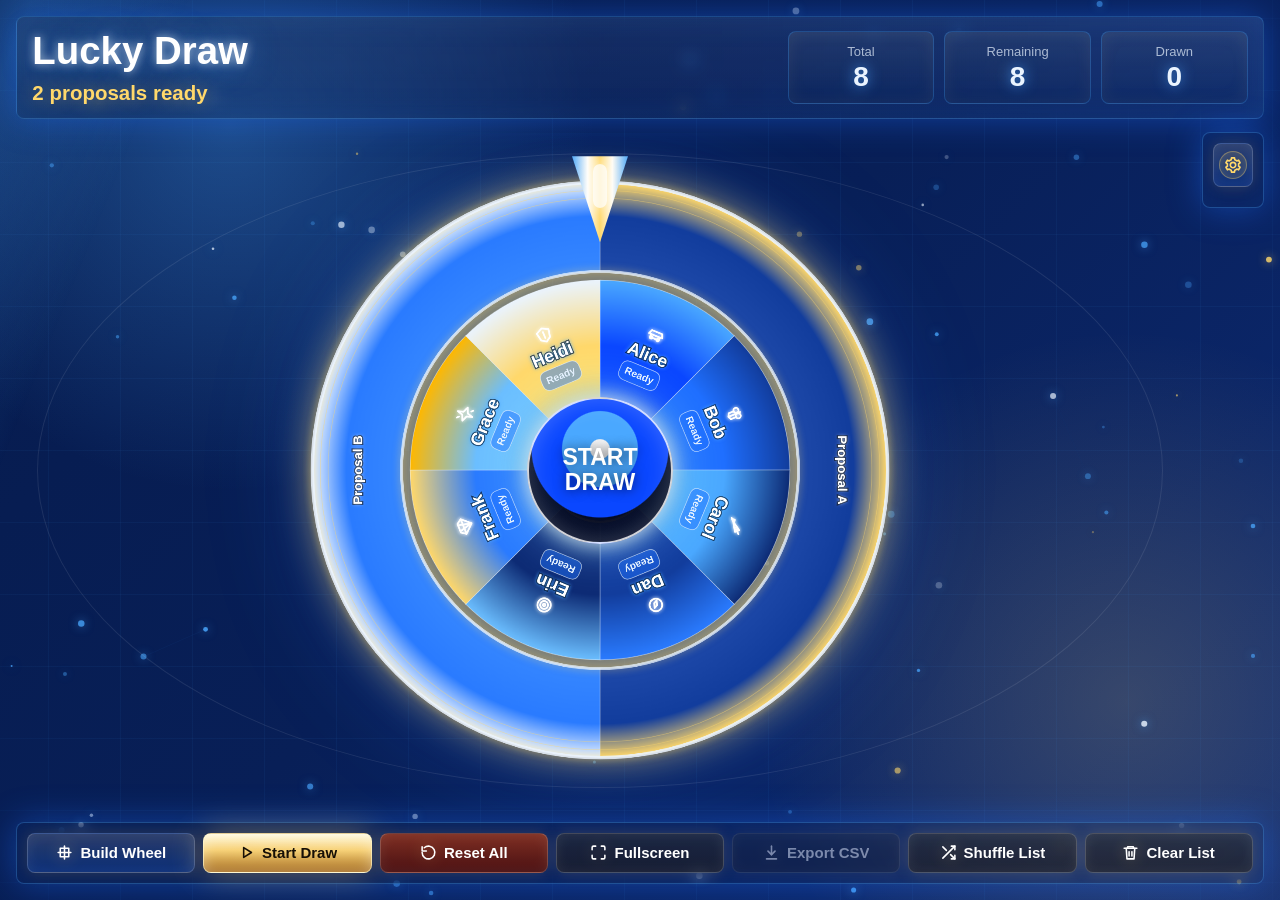
==== commit e5b7165d: "Document import workflow in bilingual README" ====
--- a/index.html
+++ b/index.html
@@ -653,6 +653,24 @@
       line-height: 1.4;
     }
 
+    .tools-help {
+      border: 1px solid rgba(247, 210, 122, 0.18);
+      border-radius: 8px;
+      background: rgba(255, 248, 216, 0.05);
+      color: var(--muted);
+      font-size: 12px;
+      line-height: 1.55;
+      padding: 9px 10px;
+    }
+
+    .tools-help code {
+      display: block;
+      margin-top: 6px;
+      color: var(--white-glow);
+      white-space: pre-line;
+      word-break: break-word;
+    }
+
     .controls {
       padding: clamp(8px, 0.8vw, 12px);
       display: grid;
@@ -1254,6 +1272,14 @@
               <div class="file-row">
                 <input id="fileInput" type="file" accept=".txt,.csv,.xlsx,.xls" />
                 <div class="message" id="message">Shortcuts: Space to draw, R to reset.</div>
+                <div class="tools-help">
+                  <span id="importHelpText">Import a .txt or .csv candidate list. One name per line, or separated by commas.</span>
+                  <code id="importExampleText">Alice
+Bob
+Carol
+Dan
+Erin</code>
+                </div>
               </div>
             </div>
           </section>
@@ -1328,6 +1354,8 @@
       clearBtn: $("clearBtn"),
       fileInput: $("fileInput"),
       message: $("message"),
+      importHelpText: $("importHelpText"),
+      importExampleText: $("importExampleText"),
       totalCount: $("totalCount"),
       remainingCount: $("remainingCount"),
       drawnCount: $("drawnCount"),
@@ -1492,6 +1520,8 @@
       toolsSectionTitle: "Import & Tips",
       toolsSectionHint: "Keyboard shortcuts and candidate file import",
       shortcutHint: "Shortcuts: Space to draw, R to reset.",
+      importHelp: "Import a .txt or .csv candidate list. One name per line, or separated by commas.",
+      importExample: "Alice\nBob\nCarol\nDan\nErin",
       generateButton: "Build Wheel",
       startButton: "Start Draw",
       resetButton: "Reset All",
@@ -1688,6 +1718,8 @@
       els.drawnEmpty.textContent = uiText.drawnEmpty;
       els.historyEmpty.textContent = uiText.historyEmpty;
       els.message.textContent = uiText.shortcutHint;
+      els.importHelpText.textContent = uiText.importHelp;
+      els.importExampleText.textContent = uiText.importExample;
       setButtonContent(els.generateBtn, "generate", uiText.generateButton);
       setButtonContent(els.startBtn, "start", uiText.startButton);
       setButtonContent(els.resetBtn, "reset", uiText.resetButton);
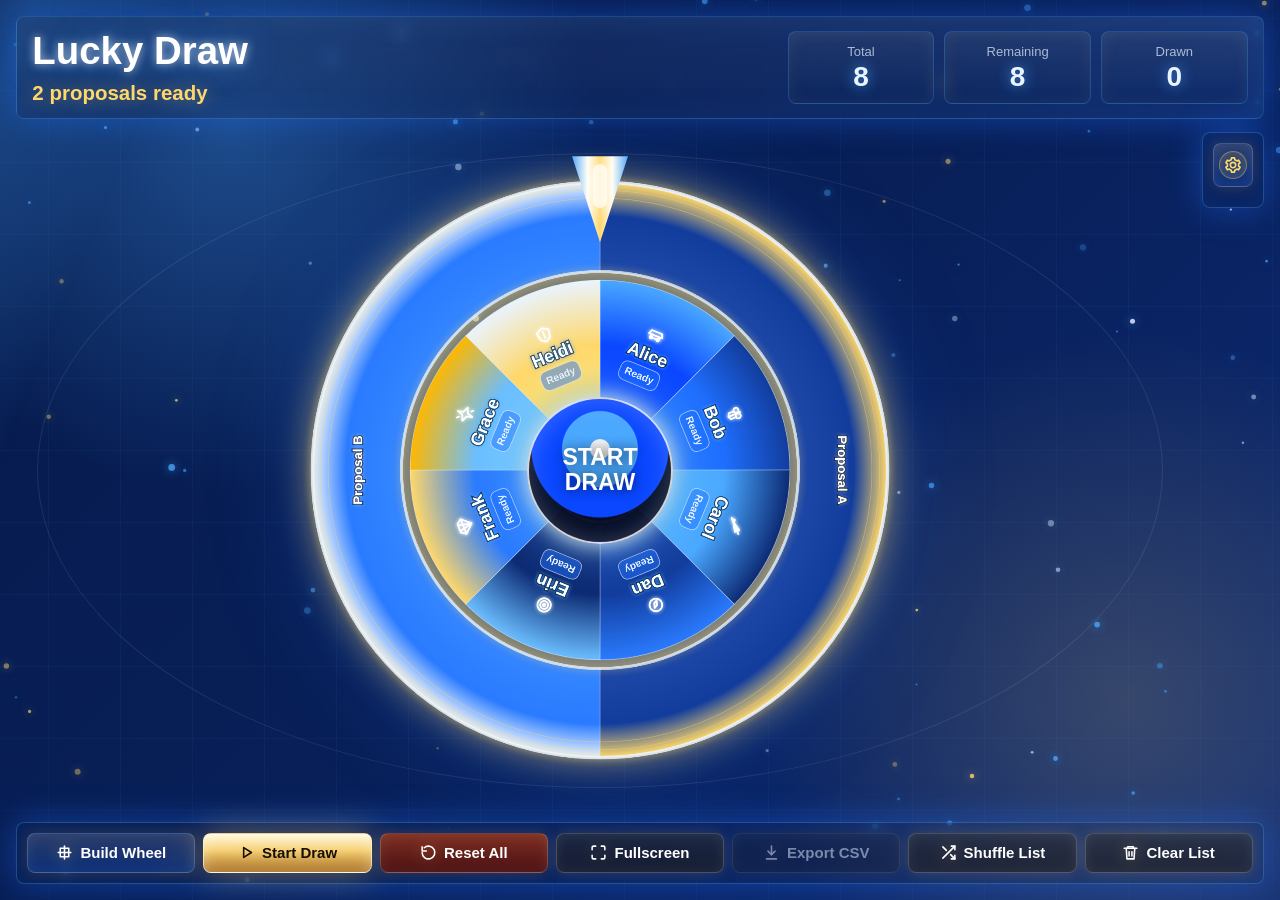
==== commit 11d64c9c: "Move theme catalog into configuration" ====
--- a/index.html
+++ b/index.html
@@ -1425,62 +1425,10 @@
 
     const segmentIconTypes = ["car", "brain", "rocket", "compass", "target", "gem", "sparkles", "shield", "trophy", "chart"];
 
-    const blueSkin = activeSkin;
-    const themeCatalog = [
-      { id: "default", name: "Default Stage", url: null, skin: blueSkin },
-      {
-        id: "black-gold-pk-stage",
-        name: "Black Gold Stage",
-        url: "assets/themes/black-gold-pk-stage.png",
-        skin: {
-          bgDeep: "#030303", bgMid: "#14100A", primary: "#B77A20", neon: "#F7D27A", white: "#FFF8DF",
-          accent: "#F7D27A", accentStrong: "#B77A20", danger: "#8F1F2C",
-          panelRgb: "8, 7, 5", primaryRgb: "183, 122, 32", neonRgb: "247, 210, 122", accentRgb: "247, 210, 122",
-          palette: ["#F7D27A", "#16110A", "#B77A20", "#FFF2B8", "#3A2811", "#D6A743", "#080705", "#C89135", "#F3C96A", "#21170B"]
-        }
-      },
-      {
-        id: "smart-parking-pk-arena",
-        name: "Smart Arena",
-        url: "assets/themes/smart-parking-pk-arena.png",
-        skin: {
-          bgDeep: "#041A28", bgMid: "#063A55", primary: "#00B8FF", neon: "#38F2D5", white: "#E9FFFB",
-          accent: "#FFD86B", accentStrong: "#FFB800", danger: "#FF4D7D",
-          panelRgb: "4, 26, 40", primaryRgb: "0, 184, 255", neonRgb: "56, 242, 213", accentRgb: "255, 216, 107",
-          palette: ["#00B8FF", "#38F2D5", "#0A6CFF", "#063A55", "#0BD3A3", "#76FFF0", "#FFD86B", "#0E829A", "#E9FFFB", "#0B4F73"]
-        }
-      },
-      {
-        id: "gold-presentation-duel",
-        name: "Golden Duel",
-        url: "assets/themes/gold-presentation-duel.png",
-        skin: {
-          bgDeep: "#120B03", bgMid: "#2B1805", primary: "#D58B1F", neon: "#FFE08A", white: "#FFF9E6",
-          accent: "#FFD86B", accentStrong: "#FFB800", danger: "#C83D2F",
-          panelRgb: "26, 14, 4", primaryRgb: "213, 139, 31", neonRgb: "255, 224, 138", accentRgb: "255, 216, 107",
-          palette: ["#FFD86B", "#FFB800", "#8A5314", "#FFF2B5", "#2B1805", "#D58B1F", "#6C3E0D", "#FFE08A", "#B87318", "#FFF9E6"]
-        }
-      },
-      {
-        id: "blue-tech-pk-stage",
-        name: "Blue Tech Stage",
-        url: "assets/themes/blue-tech-pk-stage.png",
-        skin: blueSkin
-      },
-      {
-        id: "mecha-pk-battle",
-        name: "Mecha Battle",
-        url: "assets/themes/mecha-pk-battle.png",
-        skin: {
-          bgDeep: "#090B14", bgMid: "#18213A", primary: "#2E6BFF", neon: "#00E5FF", white: "#F0F7FF",
-          accent: "#FF4D5E", accentStrong: "#FFB800", danger: "#FF2D55",
-          panelRgb: "9, 11, 20", primaryRgb: "46, 107, 255", neonRgb: "0, 229, 255", accentRgb: "255, 77, 94",
-          palette: ["#2E6BFF", "#00E5FF", "#18213A", "#FF4D5E", "#F0F7FF", "#5C7CFA", "#111827", "#FFB800", "#0EA5E9", "#334155"]
-        }
-      }
-    ];
-
-    const themeMap = Object.fromEntries(themeCatalog.map((theme) => [theme.id, theme]));
+    const fallbackSkin = {
+      ...activeSkin,
+      palette: activeSkin.palette.slice()
+    };
     const canvasFontFamily = '"HarmonyOS Sans SC", "Source Han Sans SC", "PingFang SC", "Microsoft YaHei UI", "Microsoft YaHei", sans-serif';
 
     const defaultUiText = {
@@ -1612,6 +1560,51 @@
     const configuredLanguage = localConfig.defaultLanguage || loadedConfig.defaultLanguage || "en";
     const uiTextPacks = mergeUiTextPacks(defaultUiText, [loadedConfig, localConfig], configuredLanguage);
 
+    function mergeThemeCatalog(...catalogs) {
+      const themes = [];
+      const themeIndexes = new Map();
+
+      const addTheme = (theme) => {
+        if (!isPlainObject(theme) || typeof theme.id !== "string" || !theme.id.trim()) return;
+        const id = theme.id.trim();
+        const existingIndex = themeIndexes.get(id);
+        const existing = existingIndex === undefined ? null : themes[existingIndex];
+        const mergedSkin = {
+          ...fallbackSkin,
+          ...((existing && existing.skin) || {}),
+          ...(isPlainObject(theme.skin) ? theme.skin : {})
+        };
+        mergedSkin.palette = Array.isArray(mergedSkin.palette) && mergedSkin.palette.length
+          ? mergedSkin.palette.slice()
+          : fallbackSkin.palette.slice();
+
+        const mergedTheme = {
+          ...(existing || {}),
+          ...theme,
+          id,
+          name: theme.name || (existing && existing.name) || id,
+          url: Object.prototype.hasOwnProperty.call(theme, "url") ? theme.url : (existing && existing.url) || null,
+          skin: mergedSkin
+        };
+
+        if (existingIndex === undefined) {
+          themeIndexes.set(id, themes.length);
+          themes.push(mergedTheme);
+        } else {
+          themes[existingIndex] = mergedTheme;
+        }
+      };
+
+      addTheme({ id: "default", name: "Default Stage", url: null, skin: fallbackSkin });
+      catalogs.forEach((catalog) => {
+        if (Array.isArray(catalog)) catalog.forEach(addTheme);
+      });
+      return themes;
+    }
+
+    const themeCatalog = mergeThemeCatalog(loadedConfig.themes, localConfig.themes);
+    const themeMap = Object.fromEntries(themeCatalog.map((theme) => [theme.id, theme]));
+
     const defaultConfig = {
       activityTitle: "Lucky Draw",
       defaultLanguage: configuredLanguage,
@@ -1621,6 +1614,7 @@
       ...loadedConfig,
       ...localConfig,
       defaultLanguage: configuredLanguage,
+      themes: themeCatalog,
       uiText: uiTextPacks
     };
 
@@ -1739,7 +1733,7 @@
     }
 
     function applyThemeSkin(theme) {
-      const skin = theme && theme.skin ? theme.skin : blueSkin;
+      const skin = theme && theme.skin ? theme.skin : fallbackSkin;
       activeSkin = skin;
       palette = skin.palette.slice();
       const root = document.documentElement.style;
@@ -1780,40 +1774,42 @@
       applyActivityTitle(els.activityTitleInput.value);
     }
 
-    function setThemeImage(url, persistValue = "") {
+    function setThemeImage(url) {
       if (!url) {
         document.documentElement.style.setProperty("--active-theme-image", "none");
         document.body.classList.remove("theme-image-on");
-        if (persistValue) localStorage.removeItem("luckyWheelTheme");
-        markActiveTheme("default");
         return;
       }
       document.documentElement.style.setProperty("--active-theme-image", `url("${url}")`);
       document.body.classList.add("theme-image-on");
-      if (persistValue) localStorage.setItem("luckyWheelTheme", persistValue);
     }
 
     function applyTheme(value, options = {}) {
       const requestedTheme = themeMap[value] || themeMap.default;
+      const themeId = requestedTheme.id;
       applyThemeSkin(requestedTheme);
 
-      if (value === "default") {
-        setThemeImage("", options.persist ? "default" : "");
-        setMessage(uiText.themeResetMessage);
+      if (!requestedTheme.url) {
+        setThemeImage("");
+        markActiveTheme(themeId);
+        if (options.persist) localStorage.setItem("luckyWheelTheme", themeId);
+        setMessage(themeId === "default" ? uiText.themeResetMessage : `${uiText.themeSwitchedPrefix}${requestedTheme.name}`, "success");
         return;
       }
 
       const theme = requestedTheme;
-      if (!theme || !theme.url) return;
-
       const img = new Image();
       img.onload = () => {
-        setThemeImage(theme.url, options.persist ? value : "");
-        markActiveTheme(value);
+        setThemeImage(theme.url);
+        markActiveTheme(themeId);
+        if (options.persist) localStorage.setItem("luckyWheelTheme", themeId);
         setMessage(`${uiText.themeSwitchedPrefix}${theme.name}`, "success");
       };
       img.onerror = () => {
-        setThemeImage("", options.persist ? "default" : "");
+        applyThemeSkin(themeMap.default);
+        setThemeImage("");
+        markActiveTheme("default");
+        if (options.persist) localStorage.setItem("luckyWheelTheme", "default");
         setMessage(`${uiText.themeImageMissingPrefix}${theme.url}${uiText.themeImageMissingSuffix}`, "error");
       };
       img.src = `${theme.url}?v=${Date.now()}`;
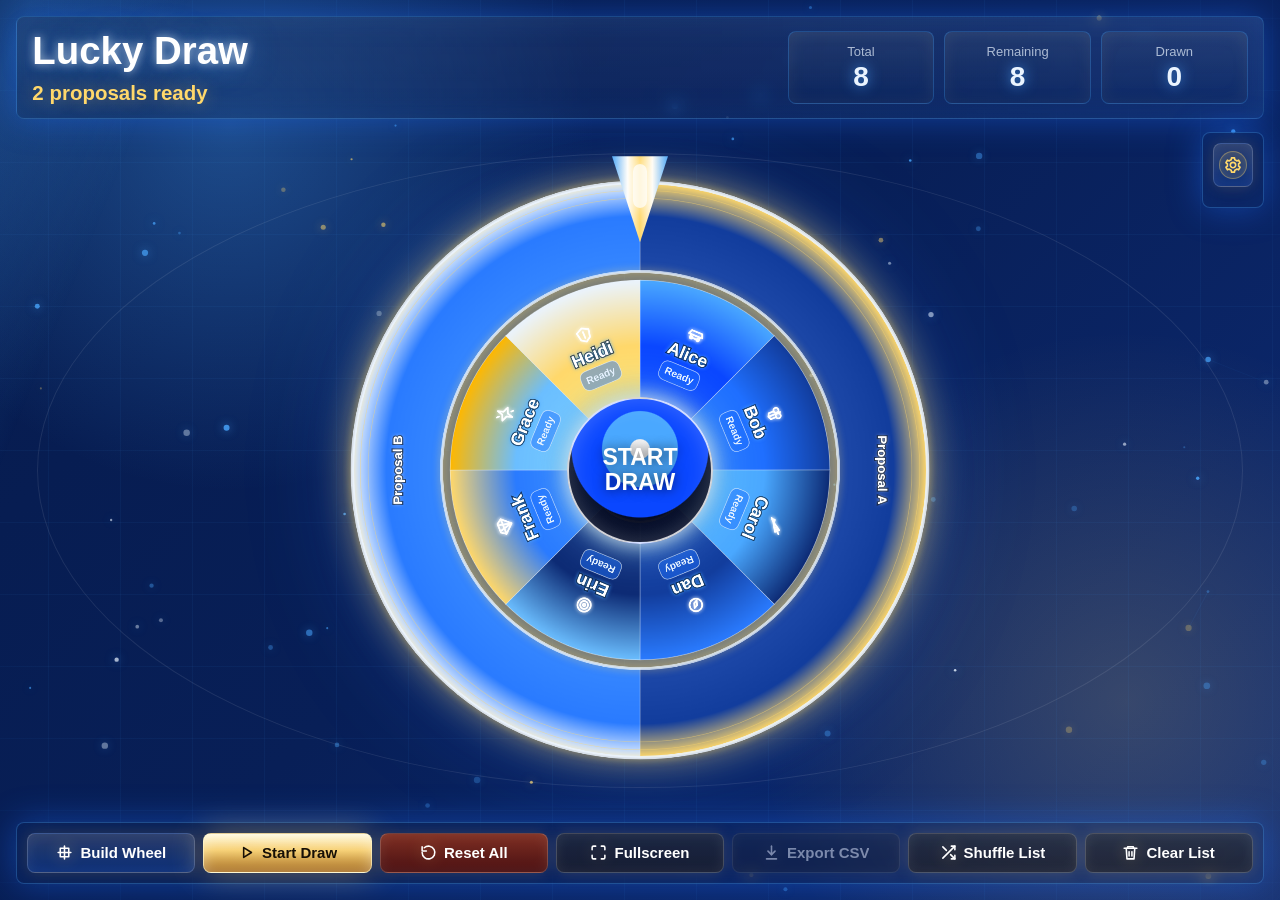
==== commit 5dc8cf37: "Keep wheel centered across viewport sizes" ====
--- a/index.html
+++ b/index.html
@@ -201,8 +201,7 @@
       min-height: 0;
       position: relative;
       display: grid;
-      grid-template-columns: minmax(450px, 1fr) auto;
-      gap: 18px;
+      grid-template-columns: minmax(0, 1fr);
       align-items: stretch;
     }
 
@@ -219,6 +218,7 @@
     .wheel-stage {
       order: 1;
       position: relative;
+      width: 100%;
       min-height: 0;
       padding: clamp(6px, 1vw, 16px);
       display: grid;
@@ -321,7 +321,13 @@
 
     .side-panel {
       order: 2;
+      position: absolute;
+      top: 0;
+      right: 0;
+      bottom: 0;
+      z-index: 6;
       width: min(420px, 34vw);
+      max-height: 100%;
       min-height: 0;
       display: grid;
       grid-template-rows: auto minmax(0, 1fr);
@@ -332,9 +338,9 @@
     }
 
     .side-panel.collapsed {
+      bottom: auto;
       width: 62px;
       padding: 10px;
-      align-self: start;
     }
 
     .config-toggle {
@@ -995,15 +1001,9 @@
 
     @media (max-width: 1400px) {
       .side-panel:not(.collapsed) {
-        position: absolute;
-        top: 0;
-        right: 0;
-        bottom: 0;
         width: 420px;
         max-width: calc(100vw - 24px);
         min-width: 420px;
-        max-height: 100%;
-        z-index: 6;
       }
     }
 
@@ -1081,13 +1081,15 @@
       .side-panel.collapsed {
         width: 54px;
         padding: 7px;
-        position: absolute;
+        top: auto;
         right: 2px;
         bottom: 2px;
         z-index: 5;
       }
 
       .side-panel:not(.collapsed) {
+        top: 0;
+        bottom: 0;
         width: calc(100vw - 16px);
         max-width: calc(100vw - 16px);
         min-width: 0;
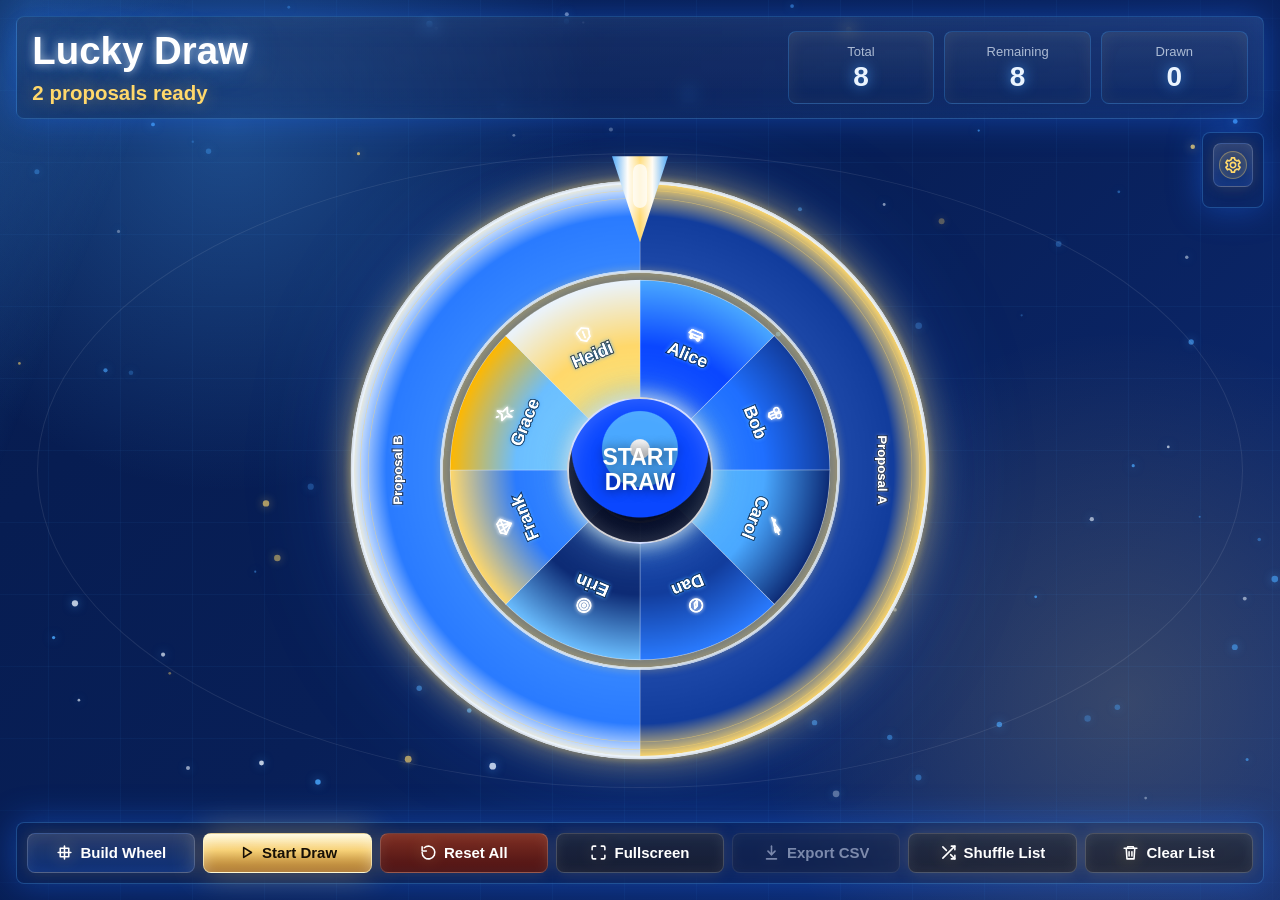
==== commit 0c576b0f: "feat: support display-only wheel entries" ====
--- a/index.html
+++ b/index.html
@@ -542,6 +542,25 @@
       resize: vertical;
     }
 
+    .checkbox-row {
+      display: flex;
+      align-items: center;
+      gap: 10px;
+      margin-top: 10px;
+      padding: 10px 12px;
+      border: 1px solid rgba(247, 210, 122, 0.24);
+      border-radius: 8px;
+      color: #fff8df;
+      background: rgba(6, 5, 4, 0.5);
+      cursor: pointer;
+    }
+
+    .checkbox-row input {
+      width: 18px;
+      height: 18px;
+      accent-color: var(--gold-strong);
+    }
+
     input[type="text"]:focus,
     select:focus,
     textarea:focus {
@@ -1230,6 +1249,23 @@
             </div>
           </section>
 
+          <section class="config-section" data-config-section="display-only">
+            <button class="section-toggle" type="button" aria-expanded="false">
+              <span class="section-title">
+                <strong>Display but exclude from draw</strong>
+                <span>Shown on the wheel but never selected.</span>
+              </span>
+              <span class="section-arrow" aria-hidden="true"><svg viewBox="0 0 24 24"><path d="m9 6 6 6-6 6"></path></svg></span>
+            </button>
+            <div class="section-content">
+              <textarea id="displayOnlyInput" spellcheck="false"></textarea>
+              <label class="checkbox-row" for="displayOnlyAsDrawnInput">
+                <input id="displayOnlyAsDrawnInput" type="checkbox" />
+                <span id="displayOnlyAsDrawnLabel">Show as already selected</span>
+              </label>
+            </div>
+          </section>
+
           <section class="config-section" data-config-section="drawn">
             <button class="section-toggle" type="button" aria-expanded="false">
               <span class="section-title">
@@ -1347,6 +1383,9 @@
       subtitleText: $("subtitleText"),
       schemeInput: $("schemeInput"),
       nameInput: $("nameInput"),
+      displayOnlyInput: $("displayOnlyInput"),
+      displayOnlyAsDrawnInput: $("displayOnlyAsDrawnInput"),
+      displayOnlyAsDrawnLabel: $("displayOnlyAsDrawnLabel"),
       generateBtn: $("generateBtn"),
       startBtn: $("startBtn"),
       resetBtn: $("resetBtn"),
@@ -1382,6 +1421,8 @@
 
     const state = {
       names: [],
+      displayOnlyNames: new Set(),
+      displayOnlyAsDrawn: false,
       schemes: [],
       drawn: new Set(),
       history: [],
@@ -1441,7 +1482,6 @@
       wheelAriaLabel: "Lucky wheel",
       hubStart: "START\nDRAW",
       hubDrawing: "Drawing...",
-      statusReady: "Ready",
       statusSelected: "Selected",
       statusCompleted: "Done",
       configOpen: "Settings",
@@ -1459,6 +1499,9 @@
       schemeSectionHint: "One per line. Outer ring hides if only 1.",
       namesSectionTitle: "Candidates",
       namesSectionHint: "One per line. 5-200 entries.",
+      displayOnlySectionTitle: "Display but exclude from draw",
+      displayOnlySectionHint: "Shown on the wheel but never selected.",
+      displayOnlyAsDrawnLabel: "Show as already selected",
       drawnSectionTitle: "Drawn",
       drawnWaiting: "Waiting",
       drawnCompletedPrefix: "",
@@ -1513,6 +1556,7 @@
       shuffleDone: "List shuffled and wheel rebuilt.",
       validationMinNames: "Need at least 5 candidates.",
       validationMaxNames: "Maximum 200 candidates.",
+      validationNoEligibleNames: "At least one candidate must remain eligible for the draw.",
       validationMinSchemes: "Add at least one proposal.",
       validationMaxSchemes: "Maximum 200 proposals."
     };
@@ -1705,6 +1749,9 @@
       setText('[data-config-section="schemes"] .section-title span', uiText.schemeSectionHint);
       setText('[data-config-section="names"] .section-title strong', uiText.namesSectionTitle);
       setText('[data-config-section="names"] .section-title span', uiText.namesSectionHint);
+      setText('[data-config-section="display-only"] .section-title strong', uiText.displayOnlySectionTitle);
+      setText('[data-config-section="display-only"] .section-title span', uiText.displayOnlySectionHint);
+      els.displayOnlyAsDrawnLabel.textContent = uiText.displayOnlyAsDrawnLabel;
       setText('[data-config-section="drawn"] .section-title strong', uiText.drawnSectionTitle);
       setText('[data-config-section="history"] .section-title strong', uiText.historySectionTitle);
       setText('[data-config-section="history"] .section-title span', uiText.historySectionHint);
@@ -1773,6 +1820,10 @@
       els.nameInput.value = Array.isArray(defaultConfig.names)
         ? defaultConfig.names.join("\n")
         : String(defaultConfig.names || "");
+      els.displayOnlyInput.value = Array.isArray(defaultConfig.displayOnlyNames)
+        ? defaultConfig.displayOnlyNames.join("\n")
+        : String(defaultConfig.displayOnlyNames || "");
+      els.displayOnlyAsDrawnInput.checked = Boolean(defaultConfig.displayOnlyAsDrawn);
       applyActivityTitle(els.activityTitleInput.value);
     }
 
@@ -1891,6 +1942,10 @@
       return normalizeLineList(raw, 200);
     }
 
+    function getNameKey(name) {
+      return String(name || "").trim().toLocaleLowerCase();
+    }
+
     function normalizeSchemeList(raw) {
       return normalizeLineList(raw, 200);
     }
@@ -1908,20 +1963,33 @@
     }
 
     function syncInputFromState() {
-      els.nameInput.value = state.names.join("\n");
+      els.nameInput.value = state.names
+        .filter((name) => !state.displayOnlyNames.has(getNameKey(name)))
+        .join("\n");
       els.schemeInput.value = state.schemes.join("\n");
+      els.displayOnlyInput.value = state.names
+        .filter((name) => state.displayOnlyNames.has(getNameKey(name)))
+        .join("\n");
+      els.displayOnlyAsDrawnInput.checked = state.displayOnlyAsDrawn;
     }
 
     function generateWheel() {
-      const names = normalizeNameList(els.nameInput.value);
+      const eligibleNames = normalizeNameList(els.nameInput.value);
+      const displayOnlyNames = normalizeNameList(els.displayOnlyInput.value);
+      const displayOnlyKeys = new Set(displayOnlyNames.map(getNameKey));
+      const names = normalizeNameList([...eligibleNames, ...displayOnlyNames].join("\n"));
       const schemes = normalizeSchemeList(els.schemeInput.value);
       const nameError = validateNames(names);
       const schemeError = validateSchemes(schemes);
-      if (nameError || schemeError) {
-        setMessage(nameError || schemeError, "error");
+      const eligibleCount = names.filter((name) => !displayOnlyKeys.has(getNameKey(name))).length;
+      const displayOnlyError = eligibleCount < 1 ? uiText.validationNoEligibleNames : "";
+      if (nameError || schemeError || displayOnlyError) {
+        setMessage(nameError || schemeError || displayOnlyError, "error");
         return false;
       }
       state.names = names;
+      state.displayOnlyNames = displayOnlyKeys;
+      state.displayOnlyAsDrawn = els.displayOnlyAsDrawnInput.checked;
       state.schemes = schemes;
       applyActivityTitle(els.activityTitleInput.value);
       state.drawn.clear();
@@ -1942,7 +2010,8 @@
     function updateUI() {
       const total = state.names.length;
       const drawnCount = state.drawn.size;
-      const remaining = Math.max(0, total - drawnCount);
+      const eligibleTotal = state.names.filter((name) => !state.displayOnlyNames.has(getNameKey(name))).length;
+      const remaining = Math.max(0, eligibleTotal - drawnCount);
       els.totalCount.textContent = total;
       els.remainingCount.textContent = remaining;
       els.drawnCount.textContent = drawnCount;
@@ -2007,7 +2076,8 @@
         const start = i * nameSlice;
         const end = start + nameSlice;
         const name = names[i];
-        const isDrawn = state.drawn.has(name);
+        const isDisplayOnly = state.displayOnlyNames.has(getNameKey(name));
+        const isDrawn = state.drawn.has(name) || (state.displayOnlyAsDrawn && isDisplayOnly);
         const isSelected = i === highlightNameIndex || i === state.selectedNameIndex;
         const base = palette[i % palette.length];
         const next = palette[(i + 2) % palette.length];
@@ -2107,10 +2177,14 @@
     }
 
     function drawSegmentContent({ ctx, name, iconType, angle, textRadius, slice, count, muted, selected, completed }) {
-      const fontSize = Math.max(16, Math.min(40, 1180 / Math.max(14, count)));
+      const preferredFontSize = Math.max(16, Math.min(40, 1180 / Math.max(14, count)));
       const maxWidth = Math.max(72, textRadius * Math.sin(slice / 2) * 1.68);
-      const display = fitText(ctx, name, maxWidth, fontSize);
-      const status = completed ? `✓ ${uiText.statusCompleted}` : selected ? uiText.statusSelected : uiText.statusReady;
+      const wrappedName = fitWrappedText(ctx, name, maxWidth, preferredFontSize, 9, count > 60 ? 2 : 3);
+      const fontSize = wrappedName.fontSize;
+      const nameLines = wrappedName.lines;
+      const lineHeight = fontSize * 1.06;
+      const textBlockHeight = lineHeight * nameLines.length;
+      const status = completed ? `✓ ${uiText.statusCompleted}` : selected ? uiText.statusSelected : "";
       const statusSize = Math.max(11, fontSize * 0.58);
       const iconSize = Math.max(20, fontSize * 1.08);
 
@@ -2124,7 +2198,7 @@
       const mainColor = completed ? "rgba(205, 215, 226, 0.66)" : selected ? activeSkin.bgDeep : "#FFFFFF";
       const glow = selected ? hexToRgba(activeSkin.accent, 0.95) : hexToRgba(activeSkin.neon, 0.72);
 
-      drawLucideIcon(ctx, iconType, 0, -fontSize * 1.28, iconSize, mainColor, completed ? 0.55 : 1);
+      drawLucideIcon(ctx, iconType, 0, -textBlockHeight / 2 - iconSize * 0.72, iconSize, mainColor, completed ? 0.55 : 1);
 
       ctx.font = `900 ${fontSize}px ${canvasFontFamily}`;
       ctx.fillStyle = mainColor;
@@ -2132,22 +2206,53 @@
       ctx.lineWidth = 5;
       ctx.shadowColor = completed ? "transparent" : glow;
       ctx.shadowBlur = completed ? 0 : selected ? 18 : 9;
-      ctx.strokeText(display, 0, 0);
-      ctx.fillText(display, 0, 0);
+      nameLines.forEach((line, index) => {
+        const lineY = (index - (nameLines.length - 1) / 2) * lineHeight;
+        ctx.strokeText(line, 0, lineY);
+        ctx.fillText(line, 0, lineY);
+      });
       ctx.shadowBlur = 0;
 
-      ctx.font = `900 ${statusSize}px ${canvasFontFamily}`;
-      const statusWidth = Math.min(maxWidth, ctx.measureText(status).width + 24);
-      const statusY = fontSize * 1.26;
-      roundRect(ctx, -statusWidth / 2, statusY - statusSize * 1.02, statusWidth, statusSize * 1.95, statusSize * 0.78);
-      ctx.fillStyle = completed ? "rgba(234, 244, 255, 0.18)" : selected ? "rgba(255, 255, 255, 0.92)" : hexToRgba(activeSkin.primary, 0.46);
-      ctx.fill();
-      ctx.strokeStyle = completed ? "rgba(234, 244, 255, 0.42)" : selected ? hexToRgba(activeSkin.accent, 0.86) : "rgba(234, 244, 255, 0.58)";
-      ctx.lineWidth = 2;
-      ctx.stroke();
-      ctx.fillStyle = completed ? "rgba(220, 228, 238, 0.82)" : selected ? activeSkin.primary : activeSkin.white;
-      ctx.fillText(status, 0, statusY);
+      if (status) {
+        ctx.font = `900 ${statusSize}px ${canvasFontFamily}`;
+        const statusWidth = Math.min(maxWidth, ctx.measureText(status).width + 24);
+        const statusY = textBlockHeight / 2 + statusSize * 1.18;
+        roundRect(ctx, -statusWidth / 2, statusY - statusSize * 1.02, statusWidth, statusSize * 1.95, statusSize * 0.78);
+        ctx.fillStyle = completed ? "rgba(234, 244, 255, 0.18)" : "rgba(255, 255, 255, 0.92)";
+        ctx.fill();
+        ctx.strokeStyle = completed ? "rgba(234, 244, 255, 0.42)" : hexToRgba(activeSkin.accent, 0.86);
+        ctx.lineWidth = 2;
+        ctx.stroke();
+        ctx.fillStyle = completed ? "rgba(220, 228, 238, 0.82)" : activeSkin.primary;
+        ctx.fillText(status, 0, statusY);
+      }
       ctx.restore();
+    }
+
+    function fitWrappedText(ctx, text, maxWidth, preferredFontSize, minFontSize, preferredMaxLines) {
+      const characters = Array.from(String(text || ""));
+      let fontSize = preferredFontSize;
+      let lines = [];
+
+      do {
+        ctx.font = `900 ${fontSize}px ${canvasFontFamily}`;
+        lines = [];
+        let line = "";
+        characters.forEach((character) => {
+          const nextLine = line + character;
+          if (line && ctx.measureText(nextLine).width > maxWidth) {
+            lines.push(line);
+            line = character;
+          } else {
+            line = nextLine;
+          }
+        });
+        if (line || !lines.length) lines.push(line);
+        if (lines.length <= preferredMaxLines || fontSize <= minFontSize) break;
+        fontSize -= 1;
+      } while (fontSize >= minFontSize);
+
+      return { fontSize, lines };
     }
 
     function drawEmptyWheel(ctx, radius) {
@@ -2384,7 +2489,7 @@
     function getAvailableIndexes() {
       return state.names
         .map((name, index) => ({ name, index }))
-        .filter((item) => !state.drawn.has(item.name))
+        .filter((item) => !state.drawn.has(item.name) && !state.displayOnlyNames.has(getNameKey(item.name)))
         .map((item) => item.index);
     }
 
@@ -2475,7 +2580,7 @@
       if (state.spinSoundStop) state.spinSoundStop();
       playWinSound();
 
-      if (!winner || state.drawn.has(winner)) {
+      if (!winner || state.drawn.has(winner) || state.displayOnlyNames.has(getNameKey(winner))) {
         setMessage(uiText.invalidLanding, "error");
         updateUI();
         drawWheel();
@@ -2580,7 +2685,11 @@
         state.spinTimeout = 0;
       }
       els.nameInput.value = "";
+      els.displayOnlyInput.value = "";
+      els.displayOnlyAsDrawnInput.checked = false;
       state.names = [];
+      state.displayOnlyNames.clear();
+      state.displayOnlyAsDrawn = false;
       state.drawn.clear();
       state.history = [];
       state.currentWinner = null;
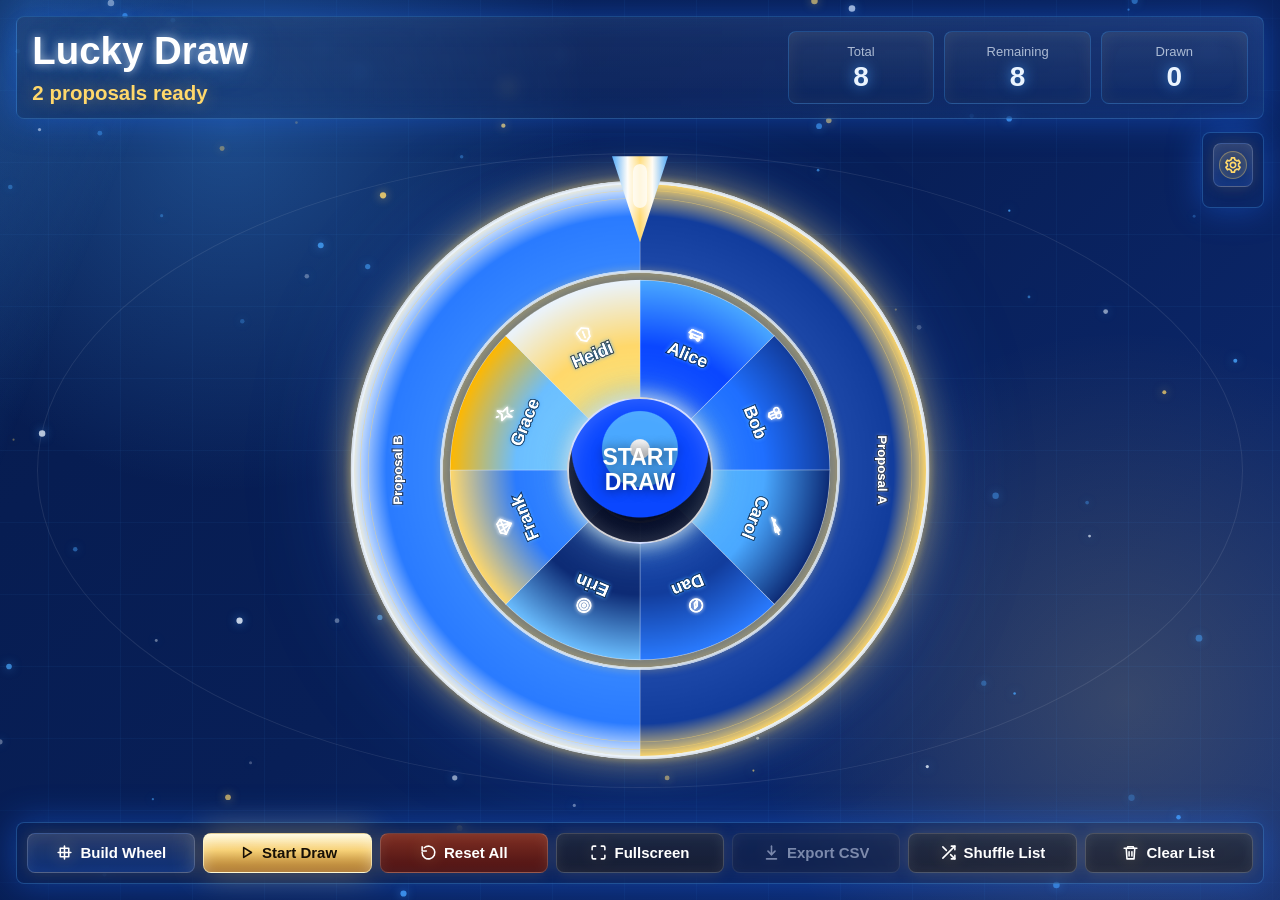
==== commit 6fc1422e: "fix: refine display-only wheel configuration" ====
--- a/index.html
+++ b/index.html
@@ -546,7 +546,7 @@
       display: flex;
       align-items: center;
       gap: 10px;
-      margin-top: 10px;
+      margin-bottom: 10px;
       padding: 10px 12px;
       border: 1px solid rgba(247, 210, 122, 0.24);
       border-radius: 8px;
@@ -1233,7 +1233,7 @@
             <button class="section-toggle" type="button" aria-expanded="false">
               <span class="section-title">
                 <strong>Candidates</strong>
-                <span>One per line. 5-200 entries.</span>
+                <span>One per line. The wheel needs at least 2 displayed names.</span>
               </span>
               <span class="section-arrow" aria-hidden="true"><svg viewBox="0 0 24 24"><path d="m9 6 6 6-6 6"></path></svg></span>
             </button>
@@ -1258,11 +1258,11 @@
               <span class="section-arrow" aria-hidden="true"><svg viewBox="0 0 24 24"><path d="m9 6 6 6-6 6"></path></svg></span>
             </button>
             <div class="section-content">
-              <textarea id="displayOnlyInput" spellcheck="false"></textarea>
               <label class="checkbox-row" for="displayOnlyAsDrawnInput">
-                <input id="displayOnlyAsDrawnInput" type="checkbox" />
+                <input id="displayOnlyAsDrawnInput" type="checkbox" checked />
                 <span id="displayOnlyAsDrawnLabel">Show as already selected</span>
               </label>
+              <textarea id="displayOnlyInput" spellcheck="false"></textarea>
             </div>
           </section>
 
@@ -1422,7 +1422,7 @@
     const state = {
       names: [],
       displayOnlyNames: new Set(),
-      displayOnlyAsDrawn: false,
+      displayOnlyAsDrawn: true,
       schemes: [],
       drawn: new Set(),
       history: [],
@@ -1498,7 +1498,7 @@
       schemeSectionTitle: "Proposals",
       schemeSectionHint: "One per line. Outer ring hides if only 1.",
       namesSectionTitle: "Candidates",
-      namesSectionHint: "One per line. 5-200 entries.",
+      namesSectionHint: "One per line. The wheel needs at least 2 displayed names.",
       displayOnlySectionTitle: "Display but exclude from draw",
       displayOnlySectionHint: "Shown on the wheel but never selected.",
       displayOnlyAsDrawnLabel: "Show as already selected",
@@ -1554,7 +1554,7 @@
       excelNotSupported: "This offline build does not bundle an Excel parser. Save as CSV in Excel, then import.",
       importedCountTemplate: "Imported {count} names.",
       shuffleDone: "List shuffled and wheel rebuilt.",
-      validationMinNames: "Need at least 5 candidates.",
+      validationMinNames: "The wheel needs at least 2 displayed names in total.",
       validationMaxNames: "Maximum 200 candidates.",
       validationNoEligibleNames: "At least one candidate must remain eligible for the draw.",
       validationMinSchemes: "Add at least one proposal.",
@@ -1951,7 +1951,7 @@
     }
 
     function validateNames(names) {
-      if (names.length < 5) return uiText.validationMinNames;
+      if (names.length < 2) return uiText.validationMinNames;
       if (names.length > 200) return uiText.validationMaxNames;
       return "";
     }
@@ -2019,7 +2019,7 @@
         ? state.schemes[0]
         : `${state.schemes.length || 0} ${uiText.multipleSchemesSuffix}`;
       els.drawnMini.textContent = drawnCount ? `${uiText.drawnCompletedPrefix} ${drawnCount} ${uiText.drawnCompletedSuffix}` : uiText.drawnWaiting;
-      els.startBtn.disabled = state.isSpinning || total < 5 || remaining === 0;
+      els.startBtn.disabled = state.isSpinning || total < 2 || remaining === 0;
       els.hubButton.disabled = els.startBtn.disabled;
       els.hubText.innerHTML = state.isSpinning ? lineBreakText(uiText.hubDrawing) : lineBreakText(uiText.hubStart);
       els.exportBtn.disabled = state.history.length === 0;
@@ -2686,10 +2686,10 @@
       }
       els.nameInput.value = "";
       els.displayOnlyInput.value = "";
-      els.displayOnlyAsDrawnInput.checked = false;
+      els.displayOnlyAsDrawnInput.checked = true;
       state.names = [];
       state.displayOnlyNames.clear();
-      state.displayOnlyAsDrawn = false;
+      state.displayOnlyAsDrawn = true;
       state.drawn.clear();
       state.history = [];
       state.currentWinner = null;
@@ -3269,6 +3269,10 @@
       els.languageSelect.addEventListener("change", (event) => setLanguage(event.target.value, { persist: true }));
       els.activityTitleInput.addEventListener("input", () => applyActivityTitle(els.activityTitleInput.value));
       els.themeClearBtn.addEventListener("click", () => applyTheme(defaultConfig.defaultTheme || "default", { persist: true }));
+      els.displayOnlyAsDrawnInput.addEventListener("change", () => {
+        state.displayOnlyAsDrawn = els.displayOnlyAsDrawnInput.checked;
+        drawWheel();
+      });
       els.generateBtn.addEventListener("click", generateWheel);
       els.startBtn.addEventListener("click", startDraw);
       els.hubButton.addEventListener("click", startDraw);
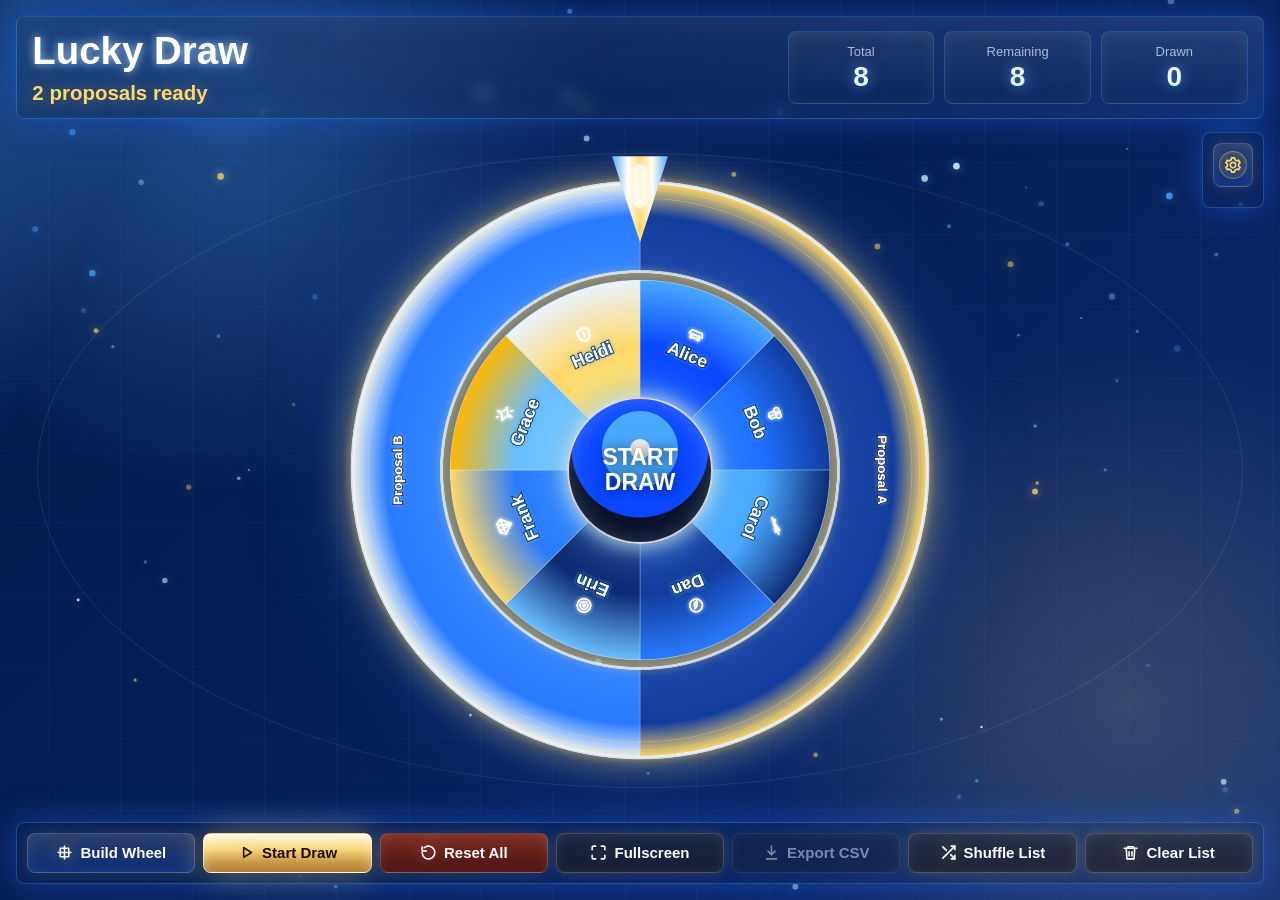
==== commit abb987d1: "feat: add Chrome and Edge extension builds" ====
--- a/index.html
+++ b/index.html
@@ -445,12 +445,18 @@
       font-size: 16px;
       color: #fff;
       text-shadow: 0 0 12px rgba(247, 210, 122, 0.48);
+      white-space: normal;
+      overflow-wrap: anywhere;
+      word-break: break-word;
     }
 
     .section-title span {
       color: var(--muted);
       font-size: 12px;
       line-height: 1.3;
+      white-space: normal;
+      overflow-wrap: anywhere;
+      word-break: break-word;
     }
 
     .section-arrow {
@@ -558,7 +564,15 @@
     .checkbox-row input {
       width: 18px;
       height: 18px;
+      flex: 0 0 auto;
       accent-color: var(--gold-strong);
+    }
+
+    .checkbox-row span {
+      min-width: 0;
+      white-space: normal;
+      overflow-wrap: anywhere;
+      word-break: break-word;
     }
 
     input[type="text"]:focus,
@@ -693,6 +707,29 @@
       margin-top: 6px;
       color: var(--white-glow);
       white-space: pre-line;
+      word-break: break-word;
+    }
+
+    .config-tools-actions {
+      display: grid;
+      grid-template-columns: repeat(3, minmax(0, 1fr));
+      gap: 8px;
+    }
+
+    .config-tools-actions button {
+      min-width: 0;
+      white-space: normal;
+      font-size: 12px;
+      overflow-wrap: anywhere;
+      word-break: break-word;
+    }
+
+    .config-body button,
+    .config-body .theme-name,
+    .config-body .tools-help,
+    .config-body .message {
+      white-space: normal;
+      overflow-wrap: anywhere;
       word-break: break-word;
     }
 
@@ -1309,6 +1346,12 @@
             <div class="section-content">
               <div class="file-row">
                 <input id="fileInput" type="file" accept=".txt,.csv,.xlsx,.xls" />
+                <input id="configFileInput" type="file" accept=".json,application/json" hidden />
+                <div class="config-tools-actions">
+                  <button id="exportConfigBtn" type="button">Export Config</button>
+                  <button id="importConfigBtn" type="button">Import Config</button>
+                  <button id="resetConfigBtn" type="button">Restore Defaults</button>
+                </div>
                 <div class="message" id="message">Shortcuts: Space to draw, R to reset.</div>
                 <div class="tools-help">
                   <span id="importHelpText">Import a .txt or .csv candidate list. One name per line, or separated by commas.</span>
@@ -1394,6 +1437,10 @@
       shuffleBtn: $("shuffleBtn"),
       clearBtn: $("clearBtn"),
       fileInput: $("fileInput"),
+      configFileInput: $("configFileInput"),
+      exportConfigBtn: $("exportConfigBtn"),
+      importConfigBtn: $("importConfigBtn"),
+      resetConfigBtn: $("resetConfigBtn"),
       message: $("message"),
       importHelpText: $("importHelpText"),
       importExampleText: $("importExampleText"),
@@ -1523,6 +1570,9 @@
       exportButton: "Export CSV",
       shuffleButton: "Shuffle List",
       clearButton: "Clear List",
+      exportConfigButton: "Export Config",
+      importConfigButton: "Import Config",
+      resetConfigButton: "Restore Defaults",
       winnerKicker: "Winner",
       winnerTitle: "And the Winner Is",
       winnerPlaceholder: "—",
@@ -1557,6 +1607,10 @@
       validationMinNames: "The wheel needs at least 2 displayed names in total.",
       validationMaxNames: "Maximum 200 candidates.",
       validationNoEligibleNames: "At least one candidate must remain eligible for the draw.",
+      configImported: "Configuration imported and saved locally.",
+      configExported: "Configuration exported. It may contain names; keep it private.",
+      configReset: "Saved configuration removed and defaults restored.",
+      configImportFailed: "Invalid configuration file. Choose a Lucky Draw Wheel JSON export.",
       validationMinSchemes: "Add at least one proposal.",
       validationMaxSchemes: "Maximum 200 proposals."
     };
@@ -1683,7 +1737,7 @@
     }
 
     function restoreSavedLanguage() {
-      const savedLanguage = localStorage.getItem("luckyWheelLanguage");
+      const savedLanguage = getLocalPreference("luckyWheelLanguage");
       currentLanguage = getSupportedLanguage(savedLanguage || defaultConfig.defaultLanguage);
       uiText = uiTextPacks[currentLanguage];
     }
@@ -1692,11 +1746,12 @@
       currentLanguage = getSupportedLanguage(language);
       uiText = uiTextPacks[currentLanguage];
       els.languageSelect.value = currentLanguage;
-      if (options.persist) localStorage.setItem("luckyWheelLanguage", currentLanguage);
+      if (options.persist) setLocalPreference("luckyWheelLanguage", currentLanguage);
       applyUIText();
       applyActivityTitle(els.activityTitleInput.value);
       updateUI();
       drawWheel();
+      if (options.persist) void persistWheelConfig();
     }
 
     function setMessage(text, type = "info") {
@@ -1770,6 +1825,9 @@
       setButtonContent(els.exportBtn, "export", uiText.exportButton);
       setButtonContent(els.shuffleBtn, "shuffle", uiText.shuffleButton);
       setButtonContent(els.clearBtn, "clear", uiText.clearButton);
+      els.exportConfigBtn.textContent = uiText.exportConfigButton;
+      els.importConfigBtn.textContent = uiText.importConfigButton;
+      els.resetConfigBtn.textContent = uiText.resetConfigButton;
       els.languageSelect.setAttribute("aria-label", uiText.languageSectionTitle);
       els.winnerTitle.textContent = uiText.winnerTitle;
       els.winnerKicker.textContent = uiText.winnerKicker;
@@ -1827,6 +1885,152 @@
       applyActivityTitle(els.activityTitleInput.value);
     }
 
+    const wheelConfigStorageKey = "luckyWheelConfig";
+    const wheelConfigSchemaVersion = 1;
+
+    function isExtensionHosted() {
+      return window.parent !== window;
+    }
+
+    function getLocalPreference(key) {
+      if (isExtensionHosted()) return null;
+      try {
+        return localStorage.getItem(key);
+      } catch (error) {
+        return null;
+      }
+    }
+
+    function setLocalPreference(key, value) {
+      if (isExtensionHosted()) return;
+      try {
+        localStorage.setItem(key, value);
+      } catch (error) {
+        // Preferences remain available for the current session.
+      }
+    }
+
+    function requestExtensionStorage(action, payload = {}) {
+      return new Promise((resolve, reject) => {
+        const requestId = `${Date.now()}-${Math.random().toString(36).slice(2)}`;
+        const expectedAction = {
+          "load-config": "config-loaded",
+          "save-config": "config-saved",
+          "clear-config": "config-cleared"
+        }[action];
+        const timeout = window.setTimeout(() => {
+          window.removeEventListener("message", handleResponse);
+          reject(new Error("Extension storage request timed out."));
+        }, 3000);
+
+        function handleResponse(event) {
+          if (
+            event.source !== window.parent
+            || !event.data
+            || event.data.source !== "lucky-wheel-extension"
+            || event.data.action !== expectedAction
+            || event.data.requestId !== requestId
+          ) return;
+          window.clearTimeout(timeout);
+          window.removeEventListener("message", handleResponse);
+          resolve(event.data);
+        }
+
+        window.addEventListener("message", handleResponse);
+        window.parent.postMessage({
+          source: "lucky-wheel",
+          action,
+          requestId,
+          ...payload
+        }, "*");
+      });
+    }
+
+    function sanitizeStoredConfig(value) {
+      if (!isPlainObject(value)) return null;
+      const cleanArray = (items) => Array.isArray(items)
+        ? items.map((item) => String(item).trim()).filter(Boolean).slice(0, 200)
+        : [];
+      return {
+        schemaVersion: wheelConfigSchemaVersion,
+        activityTitle: typeof value.activityTitle === "string" ? value.activityTitle.slice(0, 200) : "",
+        defaultLanguage: typeof value.defaultLanguage === "string" ? value.defaultLanguage.slice(0, 20) : "",
+        defaultTheme: typeof value.defaultTheme === "string" ? value.defaultTheme.slice(0, 100) : "",
+        schemes: cleanArray(value.schemes),
+        names: cleanArray(value.names),
+        displayOnlyNames: cleanArray(value.displayOnlyNames),
+        displayOnlyAsDrawn: value.displayOnlyAsDrawn !== false
+      };
+    }
+
+    function getCurrentThemeId() {
+      const activeTheme = els.themeGrid.querySelector(".theme-card.active");
+      return activeTheme ? activeTheme.dataset.themeId : defaultConfig.defaultTheme || "default";
+    }
+
+    function getWheelConfigSnapshot() {
+      return {
+        schemaVersion: wheelConfigSchemaVersion,
+        activityTitle: els.activityTitleInput.value.trim(),
+        defaultLanguage: currentLanguage,
+        defaultTheme: getCurrentThemeId(),
+        schemes: normalizeSchemeList(els.schemeInput.value),
+        names: normalizeNameList(els.nameInput.value),
+        displayOnlyNames: normalizeNameList(els.displayOnlyInput.value),
+        displayOnlyAsDrawn: els.displayOnlyAsDrawnInput.checked
+      };
+    }
+
+    function applyStoredConfig(config) {
+      const clean = sanitizeStoredConfig(config);
+      if (!clean) return false;
+      if (clean.activityTitle) els.activityTitleInput.value = clean.activityTitle;
+      if (clean.schemes.length) els.schemeInput.value = clean.schemes.join("\n");
+      els.nameInput.value = clean.names.join("\n");
+      els.displayOnlyInput.value = clean.displayOnlyNames.join("\n");
+      els.displayOnlyAsDrawnInput.checked = clean.displayOnlyAsDrawn;
+      if (clean.defaultLanguage) setLanguage(clean.defaultLanguage, { persist: true });
+      return clean;
+    }
+
+    async function loadSavedWheelConfig() {
+      try {
+        if (isExtensionHosted()) {
+          const response = await requestExtensionStorage("load-config");
+          return response.config || null;
+        }
+        const raw = getLocalPreference(wheelConfigStorageKey);
+        return raw ? JSON.parse(raw) : null;
+      } catch (error) {
+        return null;
+      }
+    }
+
+    async function persistWheelConfig() {
+      const config = getWheelConfigSnapshot();
+      try {
+        if (isExtensionHosted()) {
+          await requestExtensionStorage("save-config", { config });
+        } else {
+          setLocalPreference(wheelConfigStorageKey, JSON.stringify(config));
+        }
+      } catch (error) {
+        // The wheel remains fully usable when storage is unavailable.
+      }
+    }
+
+    async function clearSavedWheelConfig() {
+      try {
+        if (isExtensionHosted()) {
+          await requestExtensionStorage("clear-config");
+        } else {
+          localStorage.removeItem(wheelConfigStorageKey);
+        }
+      } catch (error) {
+        // Restoring the visible defaults is still useful if storage is unavailable.
+      }
+    }
+
     function setThemeImage(url) {
       if (!url) {
         document.documentElement.style.setProperty("--active-theme-image", "none");
@@ -1845,8 +2049,9 @@
       if (!requestedTheme.url) {
         setThemeImage("");
         markActiveTheme(themeId);
-        if (options.persist) localStorage.setItem("luckyWheelTheme", themeId);
+        if (options.persist) setLocalPreference("luckyWheelTheme", themeId);
         setMessage(themeId === "default" ? uiText.themeResetMessage : `${uiText.themeSwitchedPrefix}${requestedTheme.name}`, "success");
+        if (options.persist) void persistWheelConfig();
         return;
       }
 
@@ -1855,21 +2060,23 @@
       img.onload = () => {
         setThemeImage(theme.url);
         markActiveTheme(themeId);
-        if (options.persist) localStorage.setItem("luckyWheelTheme", themeId);
+        if (options.persist) setLocalPreference("luckyWheelTheme", themeId);
         setMessage(`${uiText.themeSwitchedPrefix}${theme.name}`, "success");
+        if (options.persist) void persistWheelConfig();
       };
       img.onerror = () => {
         applyThemeSkin(themeMap.default);
         setThemeImage("");
         markActiveTheme("default");
-        if (options.persist) localStorage.setItem("luckyWheelTheme", "default");
+        if (options.persist) setLocalPreference("luckyWheelTheme", "default");
         setMessage(`${uiText.themeImageMissingPrefix}${theme.url}${uiText.themeImageMissingSuffix}`, "error");
+        if (options.persist) void persistWheelConfig();
       };
       img.src = `${theme.url}?v=${Date.now()}`;
     }
 
     function restoreSavedTheme() {
-      const savedTheme = localStorage.getItem("luckyWheelTheme");
+      const savedTheme = getLocalPreference("luckyWheelTheme");
       if (savedTheme && savedTheme !== "default" && themeMap[savedTheme]) {
         applyTheme(savedTheme);
       } else if (defaultConfig.defaultTheme && themeMap[defaultConfig.defaultTheme]) {
@@ -2004,6 +2211,7 @@
       updateUI();
       drawWheel();
       setMessage(`${uiText.generatedPrefix} ${names.length} ${uiText.generatedNamesSuffix}${schemes.length > 1 ? `${uiText.generatedSchemesJoin} ${schemes.length} ${uiText.generatedSchemesSuffix}` : ""}。`, "success");
+      void persistWheelConfig();
       return true;
     }
 
@@ -2701,6 +2909,7 @@
       updateUI();
       drawWheel();
       setMessage(uiText.clearDone);
+      void persistWheelConfig();
     }
 
     function exportCsv() {
@@ -2723,6 +2932,59 @@
       a.remove();
       URL.revokeObjectURL(url);
       setMessage(uiText.exportDone, "success");
+    }
+
+    function downloadTextFile(content, filename, type) {
+      const blob = new Blob([content], { type });
+      const url = URL.createObjectURL(blob);
+      const anchor = document.createElement("a");
+      anchor.href = url;
+      anchor.download = filename;
+      document.body.appendChild(anchor);
+      anchor.click();
+      anchor.remove();
+      URL.revokeObjectURL(url);
+    }
+
+    function exportWheelConfig() {
+      const config = getWheelConfigSnapshot();
+      const json = JSON.stringify(config, null, 2);
+      downloadTextFile(
+        json,
+        `lucky-wheel-config_${formatDateForFile(new Date())}.json`,
+        "application/json;charset=utf-8"
+      );
+      setMessage(uiText.configExported, "success");
+    }
+
+    async function importWheelConfig(file) {
+      if (!file) return;
+      try {
+        const parsed = JSON.parse(await file.text());
+        const config = sanitizeStoredConfig(parsed);
+        if (!config) throw new Error("Invalid configuration");
+        applyStoredConfig(config);
+        if (!generateWheel()) throw new Error("Configuration validation failed");
+        if (config.defaultTheme && themeMap[config.defaultTheme]) {
+          applyTheme(config.defaultTheme, { persist: true });
+        }
+        await persistWheelConfig();
+        setMessage(uiText.configImported, "success");
+      } catch (error) {
+        setMessage(uiText.configImportFailed, "error");
+      } finally {
+        els.configFileInput.value = "";
+      }
+    }
+
+    async function restoreDefaultWheelConfig() {
+      if (state.isSpinning) return;
+      await clearSavedWheelConfig();
+      loadDefaultConfig();
+      setLanguage(defaultConfig.defaultLanguage || "en", { persist: true });
+      generateWheel();
+      applyTheme(defaultConfig.defaultTheme || "default", { persist: true });
+      setMessage(uiText.configReset, "success");
     }
 
     function csvEscape(value) {
@@ -3268,10 +3530,12 @@
       });
       els.languageSelect.addEventListener("change", (event) => setLanguage(event.target.value, { persist: true }));
       els.activityTitleInput.addEventListener("input", () => applyActivityTitle(els.activityTitleInput.value));
+      els.activityTitleInput.addEventListener("change", () => void persistWheelConfig());
       els.themeClearBtn.addEventListener("click", () => applyTheme(defaultConfig.defaultTheme || "default", { persist: true }));
       els.displayOnlyAsDrawnInput.addEventListener("change", () => {
         state.displayOnlyAsDrawn = els.displayOnlyAsDrawnInput.checked;
         drawWheel();
+        void persistWheelConfig();
       });
       els.generateBtn.addEventListener("click", generateWheel);
       els.startBtn.addEventListener("click", startDraw);
@@ -3282,6 +3546,10 @@
       els.shuffleBtn.addEventListener("click", shuffleNames);
       els.clearBtn.addEventListener("click", clearNames);
       els.fileInput.addEventListener("change", (event) => importNamesFromFile(event.target.files[0]));
+      els.exportConfigBtn.addEventListener("click", exportWheelConfig);
+      els.importConfigBtn.addEventListener("click", () => els.configFileInput.click());
+      els.resetConfigBtn.addEventListener("click", restoreDefaultWheelConfig);
+      els.configFileInput.addEventListener("change", (event) => importWheelConfig(event.target.files[0]));
       els.closeWinnerBtn.addEventListener("click", () => els.winnerModal.classList.remove("show"));
       els.winnerModal.addEventListener("click", (event) => {
         if (event.target === els.winnerModal) els.winnerModal.classList.remove("show");
@@ -3310,21 +3578,26 @@
       });
     }
 
-    function init() {
+    async function init() {
       renderThemeCards();
       restoreSavedLanguage();
       renderLanguageOptions();
       applyUIText();
       toggleConfigPanel(false);
       loadDefaultConfig();
+      const savedConfig = applyStoredConfig(await loadSavedWheelConfig());
       bindEvents();
       resizeFxCanvases();
       animateBackgroundParticles();
       generateWheel();
-      restoreSavedTheme();
-    }
-
-    init();
+      if (savedConfig && savedConfig.defaultTheme && themeMap[savedConfig.defaultTheme]) {
+        applyTheme(savedConfig.defaultTheme, { persist: true });
+      } else {
+        restoreSavedTheme();
+      }
+    }
+
+    void init();
   </script>
 </body>
 </html>
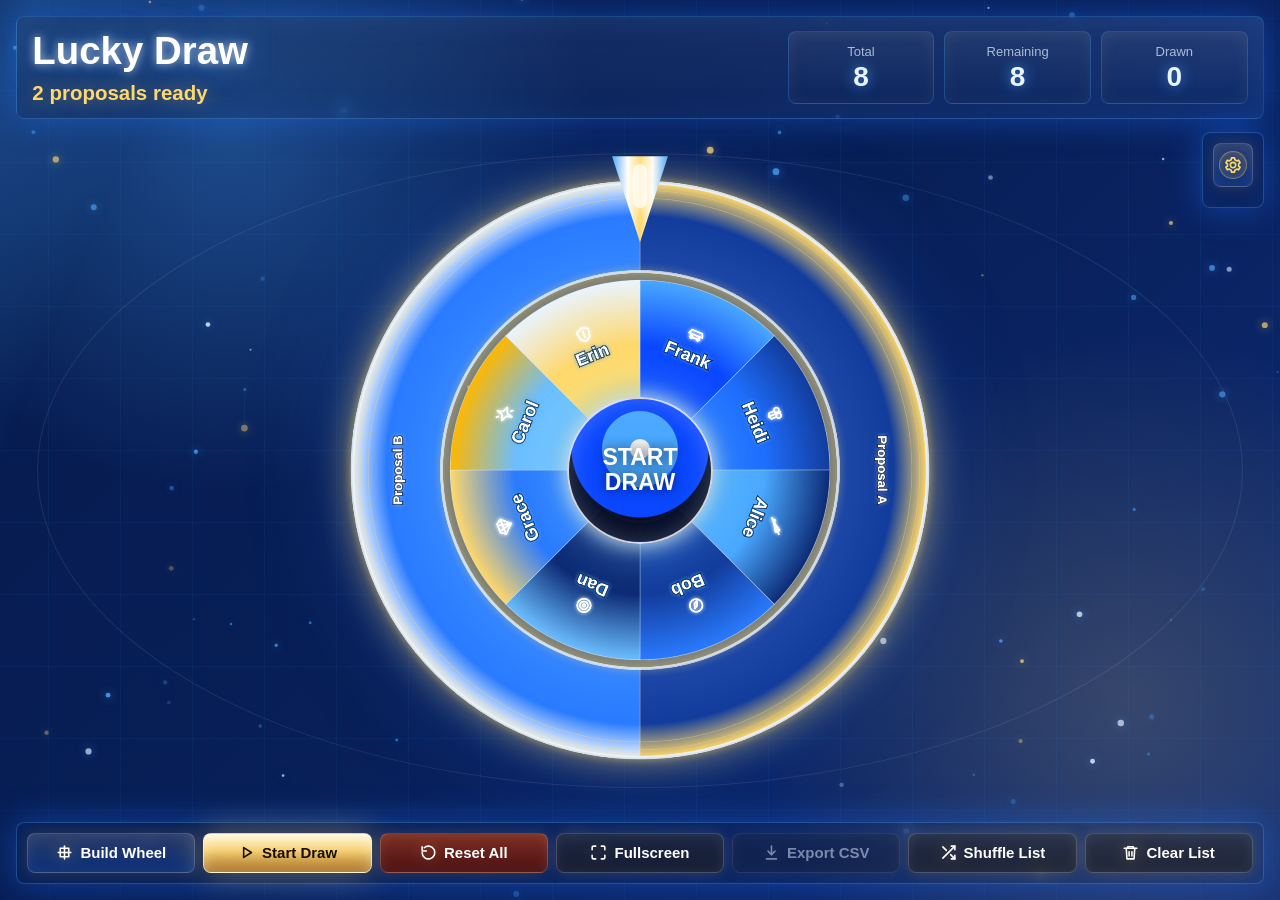
==== commit 43621f00: "Improve configuration persistence and release packaging" ====
--- a/index.html
+++ b/index.html
@@ -1395,8 +1395,24 @@
 
   <div class="screen-reader" aria-live="polite" id="liveRegion"></div>
 
-  <script src="config/default-config.js"></script>
+  <script src="config/default-config.js?v=__LUCKY_WHEEL_BUILD_VERSION__"></script>
+  <script>
+    // Preserve the shipped defaults before loading the optional local file.
+    // Older private configs sometimes used LUCKY_WHEEL_DEFAULT_CONFIG by
+    // mistake; the compatibility block below can then recover both layers.
+    window.LUCKY_WHEEL_BASE_CONFIG = window.LUCKY_WHEEL_DEFAULT_CONFIG;
+  </script>
   <script src="config/local-config.js" onerror="this.remove()"></script>
+  <script>
+    if (
+      !window.LUCKY_WHEEL_LOCAL_CONFIG
+      && window.LUCKY_WHEEL_BASE_CONFIG
+      && window.LUCKY_WHEEL_DEFAULT_CONFIG !== window.LUCKY_WHEEL_BASE_CONFIG
+    ) {
+      window.LUCKY_WHEEL_LOCAL_CONFIG = window.LUCKY_WHEEL_DEFAULT_CONFIG;
+      window.LUCKY_WHEEL_DEFAULT_CONFIG = window.LUCKY_WHEEL_BASE_CONFIG;
+    }
+  </script>
   <script>
     "use strict";
 
@@ -1737,8 +1753,7 @@
     }
 
     function restoreSavedLanguage() {
-      const savedLanguage = getLocalPreference("luckyWheelLanguage");
-      currentLanguage = getSupportedLanguage(savedLanguage || defaultConfig.defaultLanguage);
+      currentLanguage = getSupportedLanguage(defaultConfig.defaultLanguage);
       uiText = uiTextPacks[currentLanguage];
     }
 
@@ -1746,7 +1761,6 @@
       currentLanguage = getSupportedLanguage(language);
       uiText = uiTextPacks[currentLanguage];
       els.languageSelect.value = currentLanguage;
-      if (options.persist) setLocalPreference("luckyWheelLanguage", currentLanguage);
       applyUIText();
       applyActivityTitle(els.activityTitleInput.value);
       updateUI();
@@ -1886,7 +1900,16 @@
     }
 
     const wheelConfigStorageKey = "luckyWheelConfig";
-    const wheelConfigSchemaVersion = 1;
+    const wheelConfigSchemaVersion = 2;
+    const wheelConfigFields = [
+      "activityTitle",
+      "defaultLanguage",
+      "defaultTheme",
+      "schemes",
+      "names",
+      "displayOnlyNames",
+      "displayOnlyAsDrawn"
+    ];
 
     function isExtensionHosted() {
       return window.parent !== window;
@@ -1946,20 +1969,45 @@
       });
     }
 
-    function sanitizeStoredConfig(value) {
+    function sanitizeConfigFields(value, preserveMissing = false) {
       if (!isPlainObject(value)) return null;
       const cleanArray = (items) => Array.isArray(items)
         ? items.map((item) => String(item).trim()).filter(Boolean).slice(0, 200)
         : [];
+      const clean = {};
+      const assign = (key, sanitizer) => {
+        if (!preserveMissing || Object.prototype.hasOwnProperty.call(value, key)) {
+          clean[key] = sanitizer(value[key]);
+        }
+      };
+      assign("activityTitle", (item) => typeof item === "string" ? item.slice(0, 200) : "");
+      assign("defaultLanguage", (item) => typeof item === "string" ? item.slice(0, 20) : "");
+      assign("defaultTheme", (item) => typeof item === "string" ? item.slice(0, 100) : "");
+      assign("schemes", cleanArray);
+      assign("names", cleanArray);
+      assign("displayOnlyNames", cleanArray);
+      assign("displayOnlyAsDrawn", (item) => item !== false);
+      return clean;
+    }
+
+    function sanitizeStoredConfig(value) {
+      if (!isPlainObject(value)) return null;
+      if (value.schemaVersion === wheelConfigSchemaVersion && isPlainObject(value.overrides)) {
+        return {
+          schemaVersion: wheelConfigSchemaVersion,
+          defaultConfigFingerprint: typeof value.defaultConfigFingerprint === "string"
+            ? value.defaultConfigFingerprint.slice(0, 100)
+            : "",
+          overrides: sanitizeConfigFields(value.overrides, true) || {}
+        };
+      }
+
+      // Schema v1 stored a complete snapshot. Treat each field as an explicit
+      // override during the one-time migration so no user-entered names are lost.
       return {
         schemaVersion: wheelConfigSchemaVersion,
-        activityTitle: typeof value.activityTitle === "string" ? value.activityTitle.slice(0, 200) : "",
-        defaultLanguage: typeof value.defaultLanguage === "string" ? value.defaultLanguage.slice(0, 20) : "",
-        defaultTheme: typeof value.defaultTheme === "string" ? value.defaultTheme.slice(0, 100) : "",
-        schemes: cleanArray(value.schemes),
-        names: cleanArray(value.names),
-        displayOnlyNames: cleanArray(value.displayOnlyNames),
-        displayOnlyAsDrawn: value.displayOnlyAsDrawn !== false
+        defaultConfigFingerprint: "legacy-v1",
+        overrides: sanitizeConfigFields(value, true) || {}
       };
     }
 
@@ -1970,7 +2018,6 @@
 
     function getWheelConfigSnapshot() {
       return {
-        schemaVersion: wheelConfigSchemaVersion,
         activityTitle: els.activityTitleInput.value.trim(),
         defaultLanguage: currentLanguage,
         defaultTheme: getCurrentThemeId(),
@@ -1981,16 +2028,60 @@
       };
     }
 
+    function getDefaultConfigSnapshot() {
+      return sanitizeConfigFields({
+        activityTitle: defaultConfig.activityTitle,
+        defaultLanguage: defaultConfig.defaultLanguage,
+        defaultTheme: defaultConfig.defaultTheme,
+        schemes: defaultConfig.schemes,
+        names: defaultConfig.names,
+        displayOnlyNames: defaultConfig.displayOnlyNames,
+        displayOnlyAsDrawn: defaultConfig.displayOnlyAsDrawn
+      });
+    }
+
+    function valuesEqual(left, right) {
+      return JSON.stringify(left) === JSON.stringify(right);
+    }
+
+    function getDefaultConfigFingerprint() {
+      const source = JSON.stringify(defaultConfig);
+      let hash = 2166136261;
+      for (let index = 0; index < source.length; index += 1) {
+        hash ^= source.charCodeAt(index);
+        hash = Math.imul(hash, 16777619);
+      }
+      return `fnv1a-${(hash >>> 0).toString(16).padStart(8, "0")}`;
+    }
+
+    function getConfigOverrides() {
+      const current = getWheelConfigSnapshot();
+      const defaults = getDefaultConfigSnapshot();
+      return Object.fromEntries(wheelConfigFields
+        .filter((field) => !valuesEqual(current[field], defaults[field]))
+        .map((field) => [field, current[field]]));
+    }
+
     function applyStoredConfig(config) {
       const clean = sanitizeStoredConfig(config);
       if (!clean) return false;
-      if (clean.activityTitle) els.activityTitleInput.value = clean.activityTitle;
-      if (clean.schemes.length) els.schemeInput.value = clean.schemes.join("\n");
-      els.nameInput.value = clean.names.join("\n");
-      els.displayOnlyInput.value = clean.displayOnlyNames.join("\n");
-      els.displayOnlyAsDrawnInput.checked = clean.displayOnlyAsDrawn;
-      if (clean.defaultLanguage) setLanguage(clean.defaultLanguage, { persist: true });
-      return clean;
+      const currentFingerprint = getDefaultConfigFingerprint();
+      const defaultConfigChanged = clean.defaultConfigFingerprint !== currentFingerprint;
+      document.documentElement.dataset.defaultConfigChanged = String(defaultConfigChanged);
+      const overrides = clean.overrides;
+      if (Object.prototype.hasOwnProperty.call(overrides, "activityTitle")) els.activityTitleInput.value = overrides.activityTitle;
+      if (Object.prototype.hasOwnProperty.call(overrides, "schemes")) els.schemeInput.value = overrides.schemes.join("\n");
+      if (Object.prototype.hasOwnProperty.call(overrides, "names")) els.nameInput.value = overrides.names.join("\n");
+      if (Object.prototype.hasOwnProperty.call(overrides, "displayOnlyNames")) els.displayOnlyInput.value = overrides.displayOnlyNames.join("\n");
+      if (Object.prototype.hasOwnProperty.call(overrides, "displayOnlyAsDrawn")) els.displayOnlyAsDrawnInput.checked = overrides.displayOnlyAsDrawn;
+      if (overrides.defaultLanguage) setLanguage(overrides.defaultLanguage);
+      return {
+        ...getDefaultConfigSnapshot(),
+        ...overrides,
+        schemaVersion: clean.schemaVersion,
+        defaultConfigFingerprint: clean.defaultConfigFingerprint,
+        defaultConfigChanged
+      };
     }
 
     async function loadSavedWheelConfig() {
@@ -2007,7 +2098,11 @@
     }
 
     async function persistWheelConfig() {
-      const config = getWheelConfigSnapshot();
+      const config = {
+        schemaVersion: wheelConfigSchemaVersion,
+        defaultConfigFingerprint: getDefaultConfigFingerprint(),
+        overrides: getConfigOverrides()
+      };
       try {
         if (isExtensionHosted()) {
           await requestExtensionStorage("save-config", { config });
@@ -2025,6 +2120,8 @@
           await requestExtensionStorage("clear-config");
         } else {
           localStorage.removeItem(wheelConfigStorageKey);
+          localStorage.removeItem("luckyWheelLanguage");
+          localStorage.removeItem("luckyWheelTheme");
         }
       } catch (error) {
         // Restoring the visible defaults is still useful if storage is unavailable.
@@ -2049,18 +2146,16 @@
       if (!requestedTheme.url) {
         setThemeImage("");
         markActiveTheme(themeId);
-        if (options.persist) setLocalPreference("luckyWheelTheme", themeId);
         setMessage(themeId === "default" ? uiText.themeResetMessage : `${uiText.themeSwitchedPrefix}${requestedTheme.name}`, "success");
         if (options.persist) void persistWheelConfig();
         return;
       }
 
       const theme = requestedTheme;
+      markActiveTheme(themeId);
       const img = new Image();
       img.onload = () => {
         setThemeImage(theme.url);
-        markActiveTheme(themeId);
-        if (options.persist) setLocalPreference("luckyWheelTheme", themeId);
         setMessage(`${uiText.themeSwitchedPrefix}${theme.name}`, "success");
         if (options.persist) void persistWheelConfig();
       };
@@ -2068,7 +2163,6 @@
         applyThemeSkin(themeMap.default);
         setThemeImage("");
         markActiveTheme("default");
-        if (options.persist) setLocalPreference("luckyWheelTheme", "default");
         setMessage(`${uiText.themeImageMissingPrefix}${theme.url}${uiText.themeImageMissingSuffix}`, "error");
         if (options.persist) void persistWheelConfig();
       };
@@ -2076,10 +2170,7 @@
     }
 
     function restoreSavedTheme() {
-      const savedTheme = getLocalPreference("luckyWheelTheme");
-      if (savedTheme && savedTheme !== "default" && themeMap[savedTheme]) {
-        applyTheme(savedTheme);
-      } else if (defaultConfig.defaultTheme && themeMap[defaultConfig.defaultTheme]) {
+      if (defaultConfig.defaultTheme && themeMap[defaultConfig.defaultTheme]) {
         applyTheme(defaultConfig.defaultTheme);
       }
     }
@@ -2157,6 +2248,14 @@
       return normalizeLineList(raw, 200);
     }
 
+    function shuffleArrayInPlace(items) {
+      for (let i = items.length - 1; i > 0; i -= 1) {
+        const j = Math.floor(Math.random() * (i + 1));
+        [items[i], items[j]] = [items[j], items[i]];
+      }
+      return items;
+    }
+
     function validateNames(names) {
       if (names.length < 2) return uiText.validationMinNames;
       if (names.length > 200) return uiText.validationMaxNames;
@@ -2180,7 +2279,7 @@
       els.displayOnlyAsDrawnInput.checked = state.displayOnlyAsDrawn;
     }
 
-    function generateWheel() {
+    function generateWheel(options = {}) {
       const eligibleNames = normalizeNameList(els.nameInput.value);
       const displayOnlyNames = normalizeNameList(els.displayOnlyInput.value);
       const displayOnlyKeys = new Set(displayOnlyNames.map(getNameKey));
@@ -2195,6 +2294,7 @@
         return false;
       }
       state.names = names;
+      if (options.shuffleDisplayOrder) shuffleArrayInPlace(state.names);
       state.displayOnlyNames = displayOnlyKeys;
       state.displayOnlyAsDrawn = els.displayOnlyAsDrawnInput.checked;
       state.schemes = schemes;
@@ -2211,7 +2311,7 @@
       updateUI();
       drawWheel();
       setMessage(`${uiText.generatedPrefix} ${names.length} ${uiText.generatedNamesSuffix}${schemes.length > 1 ? `${uiText.generatedSchemesJoin} ${schemes.length} ${uiText.generatedSchemesSuffix}` : ""}。`, "success");
-      void persistWheelConfig();
+      if (options.persist !== false) void persistWheelConfig();
       return true;
     }
 
@@ -2219,7 +2319,10 @@
       const total = state.names.length;
       const drawnCount = state.drawn.size;
       const eligibleTotal = state.names.filter((name) => !state.displayOnlyNames.has(getNameKey(name))).length;
-      const remaining = Math.max(0, eligibleTotal - drawnCount);
+      const drawableRemaining = Math.max(0, eligibleTotal - drawnCount);
+      const remaining = state.displayOnlyAsDrawn
+        ? drawableRemaining
+        : Math.max(0, total - drawnCount);
       els.totalCount.textContent = total;
       els.remainingCount.textContent = remaining;
       els.drawnCount.textContent = drawnCount;
@@ -2227,7 +2330,7 @@
         ? state.schemes[0]
         : `${state.schemes.length || 0} ${uiText.multipleSchemesSuffix}`;
       els.drawnMini.textContent = drawnCount ? `${uiText.drawnCompletedPrefix} ${drawnCount} ${uiText.drawnCompletedSuffix}` : uiText.drawnWaiting;
-      els.startBtn.disabled = state.isSpinning || total < 2 || remaining === 0;
+      els.startBtn.disabled = state.isSpinning || total < 2 || drawableRemaining === 0;
       els.hubButton.disabled = els.startBtn.disabled;
       els.hubText.innerHTML = state.isSpinning ? lineBreakText(uiText.hubDrawing) : lineBreakText(uiText.hubStart);
       els.exportBtn.disabled = state.history.length === 0;
@@ -2871,18 +2974,16 @@
 
     function shuffleNames() {
       if (state.isSpinning) return;
-      const names = normalizeNameList(els.nameInput.value);
-      const error = validateNames(names);
-      if (error) {
-        setMessage(error, "error");
-        return;
-      }
-      for (let i = names.length - 1; i > 0; i -= 1) {
-        const j = Math.floor(Math.random() * (i + 1));
-        [names[i], names[j]] = [names[j], names[i]];
-      }
-      els.nameInput.value = names.join("\n");
-      generateWheel();
+      if (!generateWheel({ persist: false })) return;
+
+      // Shuffle the displayed union, not only eligible candidates. Membership
+      // in displayOnlyNames remains unchanged, so these entries move around the
+      // wheel while staying permanently ineligible to win.
+      shuffleArrayInPlace(state.names);
+      state.nameRotation = -Math.PI / 2;
+      updateUI();
+      drawWheel();
+      void persistWheelConfig();
       setMessage(uiText.shuffleDone, "success");
     }
 
@@ -2963,10 +3064,10 @@
         const parsed = JSON.parse(await file.text());
         const config = sanitizeStoredConfig(parsed);
         if (!config) throw new Error("Invalid configuration");
-        applyStoredConfig(config);
-        if (!generateWheel()) throw new Error("Configuration validation failed");
-        if (config.defaultTheme && themeMap[config.defaultTheme]) {
-          applyTheme(config.defaultTheme, { persist: true });
+        const effectiveConfig = applyStoredConfig(config);
+        if (!generateWheel({ persist: false })) throw new Error("Configuration validation failed");
+        if (effectiveConfig.defaultTheme && themeMap[effectiveConfig.defaultTheme]) {
+          applyTheme(effectiveConfig.defaultTheme);
         }
         await persistWheelConfig();
         setMessage(uiText.configImported, "success");
@@ -2981,9 +3082,10 @@
       if (state.isSpinning) return;
       await clearSavedWheelConfig();
       loadDefaultConfig();
-      setLanguage(defaultConfig.defaultLanguage || "en", { persist: true });
-      generateWheel();
-      applyTheme(defaultConfig.defaultTheme || "default", { persist: true });
+      setLanguage(defaultConfig.defaultLanguage || "en");
+      generateWheel({ persist: false, shuffleDisplayOrder: true });
+      applyTheme(defaultConfig.defaultTheme || "default");
+      await persistWheelConfig();
       setMessage(uiText.configReset, "success");
     }
 
@@ -3534,6 +3636,7 @@
       els.themeClearBtn.addEventListener("click", () => applyTheme(defaultConfig.defaultTheme || "default", { persist: true }));
       els.displayOnlyAsDrawnInput.addEventListener("change", () => {
         state.displayOnlyAsDrawn = els.displayOnlyAsDrawnInput.checked;
+        updateUI();
         drawWheel();
         void persistWheelConfig();
       });
@@ -3589,12 +3692,13 @@
       bindEvents();
       resizeFxCanvases();
       animateBackgroundParticles();
-      generateWheel();
+      generateWheel({ persist: false, shuffleDisplayOrder: true });
       if (savedConfig && savedConfig.defaultTheme && themeMap[savedConfig.defaultTheme]) {
-        applyTheme(savedConfig.defaultTheme, { persist: true });
+        applyTheme(savedConfig.defaultTheme);
       } else {
         restoreSavedTheme();
       }
+      await persistWheelConfig();
     }
 
     void init();
